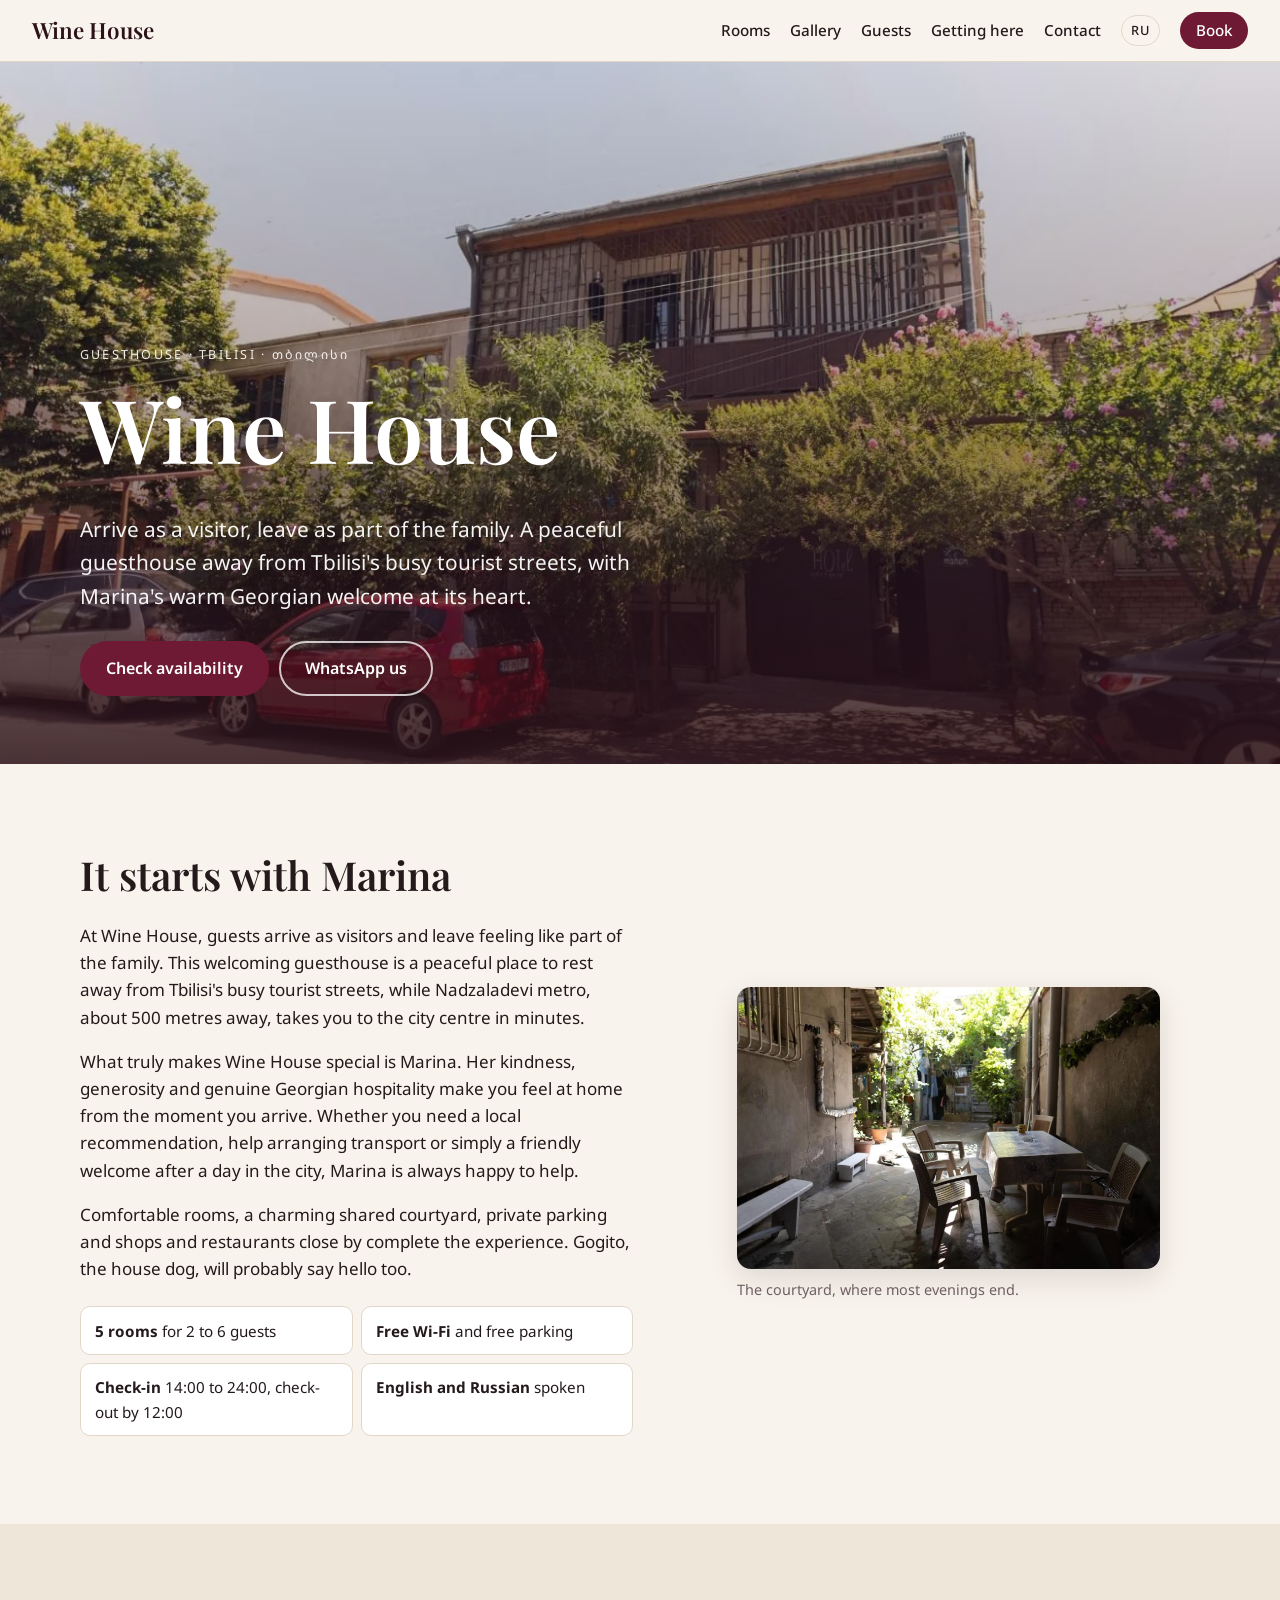
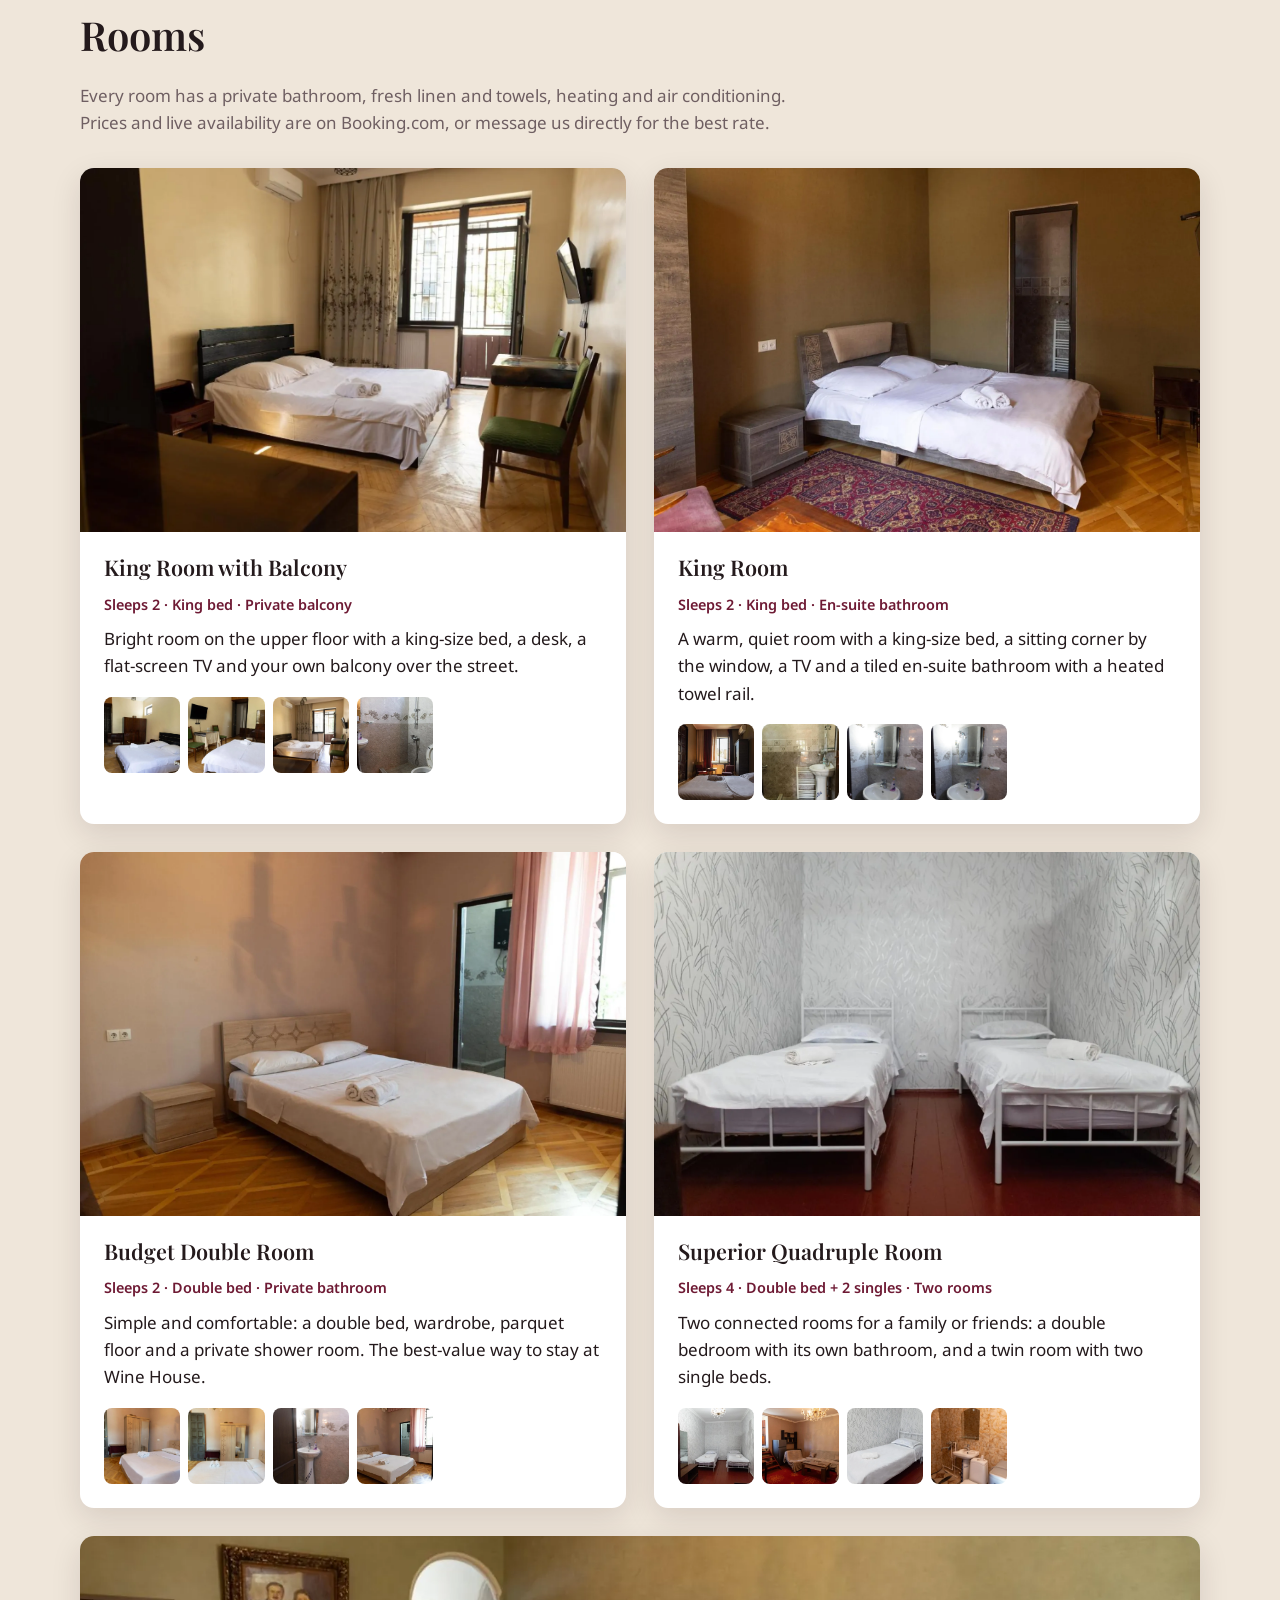
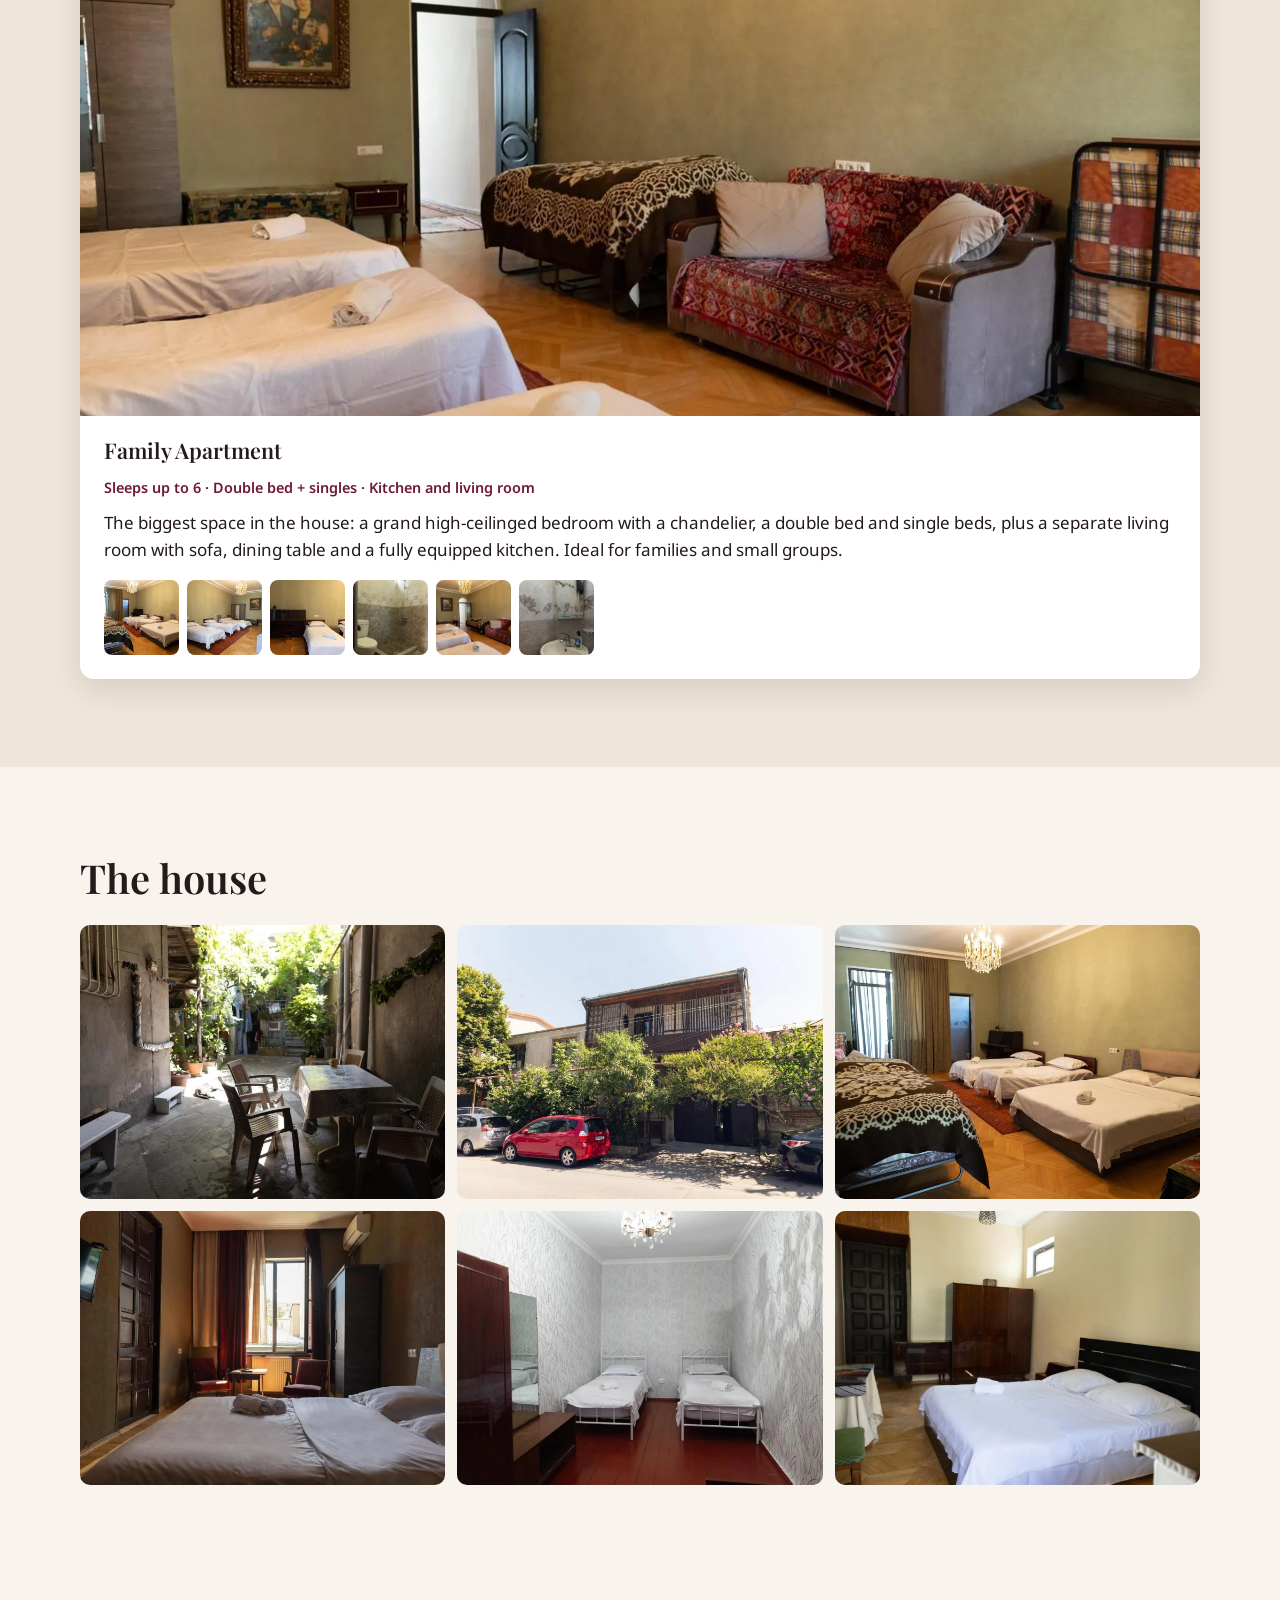
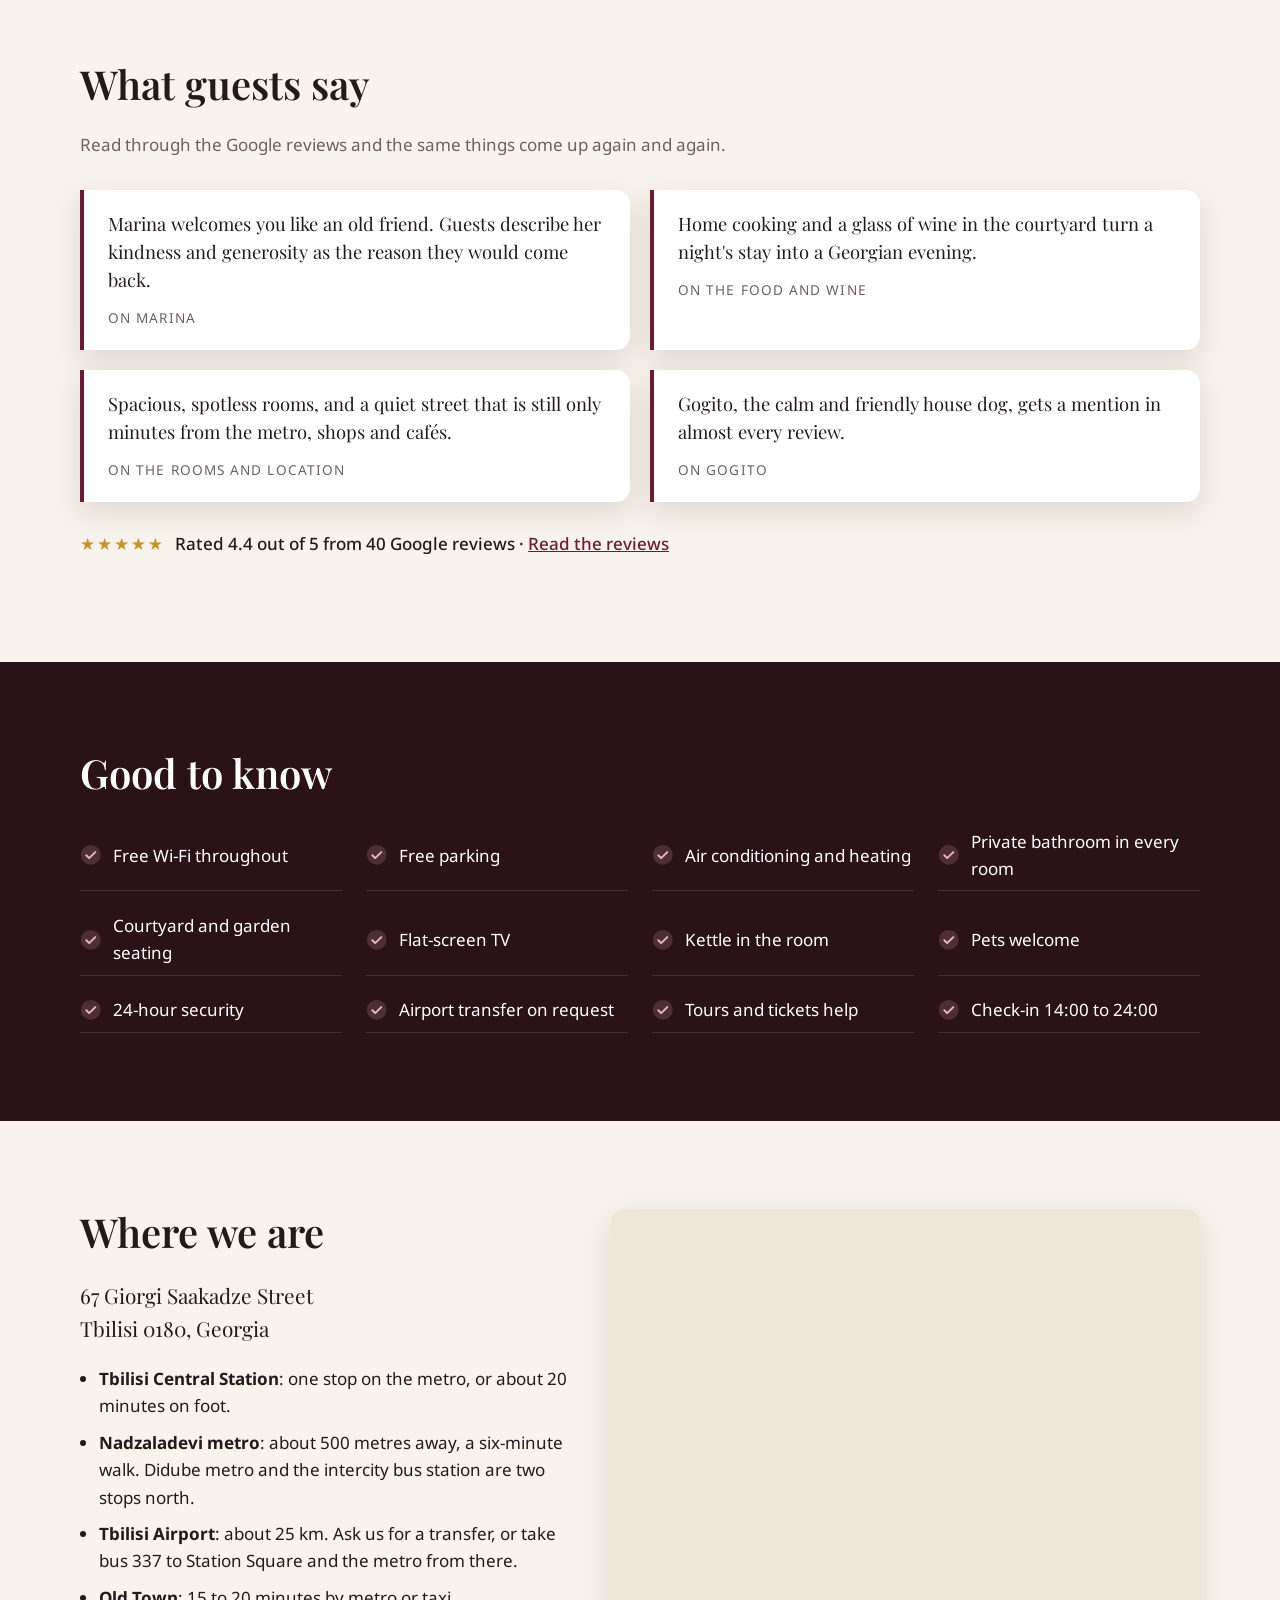
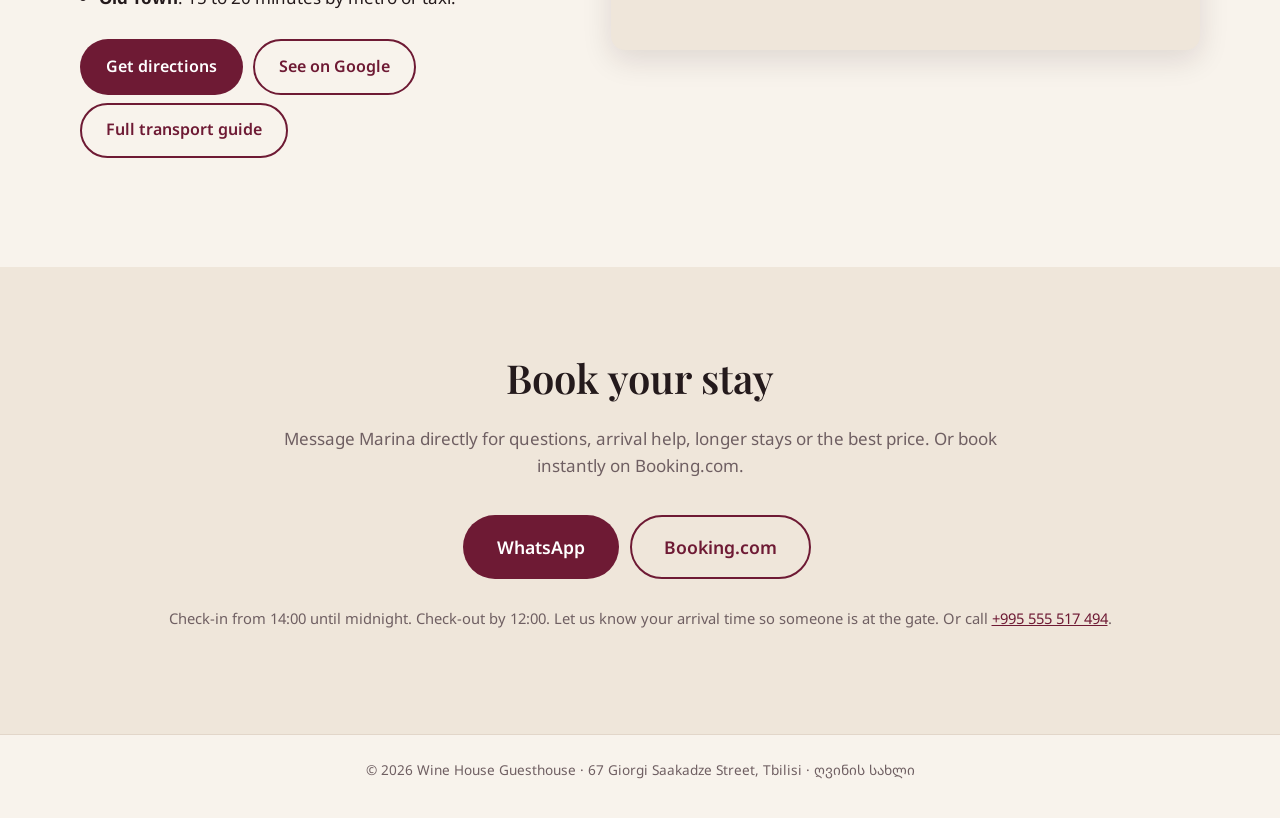
==== index.html @ 7ae4a6a7 "Add Getting here transport guide page in English and Russian Co-Authored-By: Claude Fable 5.1 <norep" ====
<!DOCTYPE html>
<html lang="en">
<head>
  <meta charset="utf-8">
  <meta name="viewport" content="width=device-width, initial-scale=1">
  <title>Wine House · Guesthouse in Tbilisi, Georgia</title>
  <meta name="description" content="Wine House is Marina's family guesthouse in Tbilisi: a peaceful courtyard house away from the tourist streets, 500 m from Nadzaladevi metro. Arrive as a visitor, leave as family.">
  <link rel="canonical" href="https://www.wine-house.ge/">
  <link rel="alternate" hreflang="en" href="https://www.wine-house.ge/">
  <link rel="alternate" hreflang="ru" href="https://www.wine-house.ge/ru/">
  <link rel="alternate" hreflang="x-default" href="https://www.wine-house.ge/">
  <meta property="og:type" content="website">
  <meta property="og:url" content="https://www.wine-house.ge/">
  <meta property="og:title" content="Wine House · Guesthouse in Tbilisi">
  <meta property="og:description" content="Marina's family guesthouse in Tbilisi. Peaceful courtyard, comfortable rooms, genuine Georgian hospitality, 500 m from the metro.">
  <meta property="og:image" content="https://www.wine-house.ge/img/og.jpg">
  <meta name="theme-color" content="#2b1118">
  <link rel="preconnect" href="https://fonts.googleapis.com">
  <link rel="preconnect" href="https://fonts.gstatic.com" crossorigin>
  <link href="https://fonts.googleapis.com/css2?family=Playfair+Display:ital,wght@0,500;0,600;1,500&family=Noto+Sans:wght@400;500;600&family=Noto+Sans+Georgian:wght@400;500&display=swap" rel="stylesheet">
  <link rel="stylesheet" href="style.css">
  <script type="application/ld+json">
  {
    "@context": "https://schema.org",
    "@type": "LodgingBusiness",
    "name": "Wine House",
    "url": "https://www.wine-house.ge/",
    "image": "https://www.wine-house.ge/img/og.jpg",
    "address": {
      "@type": "PostalAddress",
      "streetAddress": "67 Giorgi Saakadze Street",
      "addressLocality": "Tbilisi",
      "postalCode": "0180",
      "addressCountry": "GE"
    },
    "geo": { "@type": "GeoCoordinates", "latitude": 41.736988, "longitude": 44.796784 },
    "telephone": "+995555517494",
    "checkinTime": "14:00",
    "checkoutTime": "12:00",
    "petsAllowed": true,
    "amenityFeature": [
      { "@type": "LocationFeatureSpecification", "name": "Free Wi-Fi", "value": true },
      { "@type": "LocationFeatureSpecification", "name": "Free parking", "value": true },
      { "@type": "LocationFeatureSpecification", "name": "Air conditioning", "value": true },
      { "@type": "LocationFeatureSpecification", "name": "Garden", "value": true }
    ]
  }
  </script>
</head>
<body>

<header class="site-header">
  <a class="brand" href="#top">Wine House</a>
  <nav class="nav" aria-label="Main">
    <a href="#rooms">Rooms</a>
    <a href="#gallery">Gallery</a>
    <a href="#guests">Guests</a>
    <a href="getting-here.html">Getting here</a>
    <a href="#contact">Contact</a>
    <a class="lang" href="ru/" lang="ru" hreflang="ru" title="Русская версия">RU</a>
    <a class="nav-cta" href="https://www.booking.com/hotel/ge/royal-arch.html" target="_blank" rel="noopener">Book</a>
  </nav>
</header>

<main id="top">

  <section class="hero">
    <img class="hero-img" src="img/exterior.webp" alt="Wine House guesthouse from the street, with its wooden balcony and flowering trees" width="1536" height="1025" fetchpriority="high">
    <div class="hero-overlay">
      <p class="eyebrow">Guesthouse · Tbilisi · <span class="ka">თბილისი</span></p>
      <h1>Wine House</h1>
      <p class="lead">Arrive as a visitor, leave as part of the family. A peaceful guesthouse away from Tbilisi's busy tourist streets, with Marina's warm Georgian welcome at its heart.</p>
      <div class="hero-actions">
        <a class="btn btn-primary" href="https://www.booking.com/hotel/ge/royal-arch.html" target="_blank" rel="noopener">Check availability</a>
        <a class="btn btn-ghost" href="https://wa.me/995555517494" target="_blank" rel="noopener">WhatsApp us</a>
      </div>
    </div>
  </section>

  <section class="intro container">
    <div class="intro-text">
      <h2>It starts with Marina</h2>
      <p>At Wine House, guests arrive as visitors and leave feeling like part of the family. This welcoming guesthouse is a peaceful place to rest away from Tbilisi's busy tourist streets, while Nadzaladevi metro, about 500 metres away, takes you to the city centre in minutes.</p>
      <p>What truly makes Wine House special is Marina. Her kindness, generosity and genuine Georgian hospitality make you feel at home from the moment you arrive. Whether you need a local recommendation, help arranging transport or simply a friendly welcome after a day in the city, Marina is always happy to help.</p>
      <p>Comfortable rooms, a charming shared courtyard, private parking and shops and restaurants close by complete the experience. Gogito, the house dog, will probably say hello too.</p>
      <ul class="facts">
        <li><strong>5 rooms</strong> for 2 to 6 guests</li>
        <li><strong>Free Wi-Fi</strong> and free parking</li>
        <li><strong>Check-in</strong> 14:00 to 24:00, check-out by 12:00</li>
        <li><strong>English and Russian</strong> spoken</li>
      </ul>
    </div>
    <figure class="intro-img">
      <img src="img/courtyard.webp" alt="Shaded courtyard with a table and chairs under the vines" width="1536" height="1025" loading="lazy" data-full="img/courtyard.webp">
      <figcaption>The courtyard, where most evenings end.</figcaption>
    </figure>
  </section>

  <section id="rooms" class="rooms">
    <div class="container">
      <h2>Rooms</h2>
      <p class="section-lead">Every room has a private bathroom, fresh linen and towels, heating and air conditioning. Prices and live availability are on Booking.com, or message us directly for the best rate.</p>

      <div class="room-grid">

        <article class="room">
          <a class="room-cover" href="img/king-balcony-3.webp" data-full="img/king-balcony-3.webp">
            <img src="img/king-balcony-3.webp" alt="King room with balcony: large bed, desk and open balcony door" width="1280" height="853" loading="lazy">
          </a>
          <div class="room-body">
            <h3>King Room with Balcony</h3>
            <p class="room-meta">Sleeps 2 · King bed · Private balcony</p>
            <p>Bright room on the upper floor with a king-size bed, a desk, a flat-screen TV and your own balcony over the street.</p>
            <div class="thumbs">
              <a href="img/king-balcony-1.webp" data-full="img/king-balcony-1.webp"><img src="img/king-balcony-1.webp" alt="" loading="lazy"></a>
              <a href="img/king-balcony-2.webp" data-full="img/king-balcony-2.webp"><img src="img/king-balcony-2.webp" alt="" loading="lazy"></a>
              <a href="img/king-balcony-4.webp" data-full="img/king-balcony-4.webp"><img src="img/king-balcony-4.webp" alt="" loading="lazy"></a>
              <a href="img/king-balcony-5.webp" data-full="img/king-balcony-5.webp"><img src="img/king-balcony-5.webp" alt="" loading="lazy"></a>
            </div>
          </div>
        </article>

        <article class="room">
          <a class="room-cover" href="img/king-1.webp" data-full="img/king-1.webp">
            <img src="img/king-1.webp" alt="King room with olive walls, king bed, carpet and en-suite bathroom" width="1600" height="1066" loading="lazy">
          </a>
          <div class="room-body">
            <h3>King Room</h3>
            <p class="room-meta">Sleeps 2 · King bed · En-suite bathroom</p>
            <p>A warm, quiet room with a king-size bed, a sitting corner by the window, a TV and a tiled en-suite bathroom with a heated towel rail.</p>
            <div class="thumbs">
              <a href="img/king-3.webp" data-full="img/king-3.webp"><img src="img/king-3.webp" alt="" loading="lazy"></a>
              <a href="img/king-2.webp" data-full="img/king-2.webp"><img src="img/king-2.webp" alt="" loading="lazy"></a>
              <a href="img/king-bath-1.webp" data-full="img/king-bath-1.webp"><img src="img/king-bath-1.webp" alt="" loading="lazy"></a>
              <a href="img/king-6.webp" data-full="img/king-6.webp"><img src="img/king-6.webp" alt="" loading="lazy"></a>
            </div>
          </div>
        </article>

        <article class="room">
          <a class="room-cover" href="img/budget-double-3.webp" data-full="img/budget-double-3.webp">
            <img src="img/budget-double-3.webp" alt="Budget double room with double bed, pink curtains and en-suite shower" width="1600" height="1066" loading="lazy">
          </a>
          <div class="room-body">
            <h3>Budget Double Room</h3>
            <p class="room-meta">Sleeps 2 · Double bed · Private bathroom</p>
            <p>Simple and comfortable: a double bed, wardrobe, parquet floor and a private shower room. The best-value way to stay at Wine House.</p>
            <div class="thumbs">
              <a href="img/budget-double-5.webp" data-full="img/budget-double-5.webp"><img src="img/budget-double-5.webp" alt="" loading="lazy"></a>
              <a href="img/budget-double-2.webp" data-full="img/budget-double-2.webp"><img src="img/budget-double-2.webp" alt="" loading="lazy"></a>
              <a href="img/budget-double-4.webp" data-full="img/budget-double-4.webp"><img src="img/budget-double-4.webp" alt="" loading="lazy"></a>
              <a href="img/budget-double-1.webp" data-full="img/budget-double-1.webp"><img src="img/budget-double-1.webp" alt="" loading="lazy"></a>
            </div>
          </div>
        </article>

        <article class="room">
          <a class="room-cover" href="img/quadruple-1.webp" data-full="img/quadruple-1.webp">
            <img src="img/quadruple-1.webp" alt="Superior quadruple room: double bedroom with en-suite bathroom" width="1536" height="1025" loading="lazy">
          </a>
          <div class="room-body">
            <h3>Superior Quadruple Room</h3>
            <p class="room-meta">Sleeps 4 · Double bed + 2 singles · Two rooms</p>
            <p>Two connected rooms for a family or friends: a double bedroom with its own bathroom, and a twin room with two single beds.</p>
            <div class="thumbs">
              <a href="img/quadruple-6.webp" data-full="img/quadruple-6.webp"><img src="img/quadruple-6.webp" alt="" loading="lazy"></a>
              <a href="img/quadruple-2.webp" data-full="img/quadruple-2.webp"><img src="img/quadruple-2.webp" alt="" loading="lazy"></a>
              <a href="img/quadruple-4.webp" data-full="img/quadruple-4.webp"><img src="img/quadruple-4.webp" alt="" loading="lazy"></a>
              <a href="img/quadruple-bath.webp" data-full="img/quadruple-bath.webp"><img src="img/quadruple-bath.webp" alt="" loading="lazy"></a>
            </div>
          </div>
        </article>

        <article class="room room-wide">
          <a class="room-cover" href="img/family-2.webp" data-full="img/family-2.webp">
            <img src="img/family-2.webp" alt="Large family room with chandelier, several beds and a sofa" width="1600" height="1066" loading="lazy">
          </a>
          <div class="room-body">
            <h3>Family Apartment</h3>
            <p class="room-meta">Sleeps up to 6 · Double bed + singles · Kitchen and living room</p>
            <p>The biggest space in the house: a grand high-ceilinged bedroom with a chandelier, a double bed and single beds, plus a separate living room with sofa, dining table and a fully equipped kitchen. Ideal for families and small groups.</p>
            <div class="thumbs">
              <a href="img/family-3.webp" data-full="img/family-3.webp"><img src="img/family-3.webp" alt="" loading="lazy"></a>
              <a href="img/family-6.webp" data-full="img/family-6.webp"><img src="img/family-6.webp" alt="" loading="lazy"></a>
              <a href="img/family-7.webp" data-full="img/family-7.webp"><img src="img/family-7.webp" alt="" loading="lazy"></a>
              <a href="img/family-1.webp" data-full="img/family-1.webp"><img src="img/family-1.webp" alt="" loading="lazy"></a>
              <a href="img/family-4.webp" data-full="img/family-4.webp"><img src="img/family-4.webp" alt="" loading="lazy"></a>
              <a href="img/family-5.webp" data-full="img/family-5.webp"><img src="img/family-5.webp" alt="" loading="lazy"></a>
            </div>
          </div>
        </article>

      </div>
    </div>
  </section>

  <section id="gallery" class="gallery container">
    <h2>The house</h2>
    <div class="masonry">
      <a href="img/courtyard.webp" data-full="img/courtyard.webp"><img src="img/courtyard.webp" alt="Courtyard with table under the vines" loading="lazy"></a>
      <a href="img/exterior.webp" data-full="img/exterior.webp"><img src="img/exterior.webp" alt="Street view of the house" loading="lazy"></a>
      <a href="img/family-3.webp" data-full="img/family-3.webp"><img src="img/family-3.webp" alt="Family room with balcony door" loading="lazy"></a>
      <a href="img/king-3.webp" data-full="img/king-3.webp"><img src="img/king-3.webp" alt="King room window seat" loading="lazy"></a>
      <a href="img/quadruple-6.webp" data-full="img/quadruple-6.webp"><img src="img/quadruple-6.webp" alt="Twin room of the quadruple" loading="lazy"></a>
      <a href="img/king-balcony-1.webp" data-full="img/king-balcony-1.webp"><img src="img/king-balcony-1.webp" alt="King room with balcony, wardrobe side" loading="lazy"></a>
    </div>
  </section>

  <section id="guests" class="guests">
    <div class="container">
      <h2>What guests say</h2>
      <p class="section-lead">Read through the Google reviews and the same things come up again and again.</p>
      <div class="quote-grid">
        <blockquote>
          <p>Marina welcomes you like an old friend. Guests describe her kindness and generosity as the reason they would come back.</p>
          <cite>On Marina</cite>
        </blockquote>
        <blockquote>
          <p>Home cooking and a glass of wine in the courtyard turn a night's stay into a Georgian evening.</p>
          <cite>On the food and wine</cite>
        </blockquote>
        <blockquote>
          <p>Spacious, spotless rooms, and a quiet street that is still only minutes from the metro, shops and cafés.</p>
          <cite>On the rooms and location</cite>
        </blockquote>
        <blockquote>
          <p>Gogito, the calm and friendly house dog, gets a mention in almost every review.</p>
          <cite>On Gogito</cite>
        </blockquote>
      </div>
      <!-- RATING: update the numbers now and then from the Google listing -->
      <p class="rating"><span class="stars" aria-hidden="true">★★★★★</span> Rated 4.4 out of 5 from 40 Google reviews · <a href="https://share.google/OnaIryUc26GvY1bTb" target="_blank" rel="noopener">Read the reviews</a></p>
    </div>
  </section>

  <section class="amenities">
    <div class="container">
      <h2>Good to know</h2>
      <svg width="0" height="0" style="position:absolute" aria-hidden="true"><symbol id="i-check" viewBox="0 0 24 24"><circle cx="12" cy="12" r="11" fill="currentColor" opacity=".18"/><path d="M7 12.5l3.2 3.2L17 9" fill="none" stroke="currentColor" stroke-width="2.2" stroke-linecap="round" stroke-linejoin="round"/></symbol></svg>
      <ul class="amenity-grid">
        <li><svg class="ico" aria-hidden="true"><use href="#i-check"/></svg>Free Wi-Fi throughout</li>
        <li><svg class="ico" aria-hidden="true"><use href="#i-check"/></svg>Free parking</li>
        <li><svg class="ico" aria-hidden="true"><use href="#i-check"/></svg>Air conditioning and heating</li>
        <li><svg class="ico" aria-hidden="true"><use href="#i-check"/></svg>Private bathroom in every room</li>
        <li><svg class="ico" aria-hidden="true"><use href="#i-check"/></svg>Courtyard and garden seating</li>
        <li><svg class="ico" aria-hidden="true"><use href="#i-check"/></svg>Flat-screen TV</li>
        <li><svg class="ico" aria-hidden="true"><use href="#i-check"/></svg>Kettle in the room</li>
        <li><svg class="ico" aria-hidden="true"><use href="#i-check"/></svg>Pets welcome</li>
        <li><svg class="ico" aria-hidden="true"><use href="#i-check"/></svg>24-hour security</li>
        <li><svg class="ico" aria-hidden="true"><use href="#i-check"/></svg>Airport transfer on request</li>
        <li><svg class="ico" aria-hidden="true"><use href="#i-check"/></svg>Tours and tickets help</li>
        <li><svg class="ico" aria-hidden="true"><use href="#i-check"/></svg>Check-in 14:00 to 24:00</li>
      </ul>
    </div>
  </section>

  <section id="location" class="location container">
    <div class="location-text">
      <h2>Where we are</h2>
      <p class="address">67 Giorgi Saakadze Street<br>Tbilisi 0180, Georgia</p>
      <ul class="directions">
        <li><strong>Tbilisi Central Station</strong>: one stop on the metro, or about 20 minutes on foot.</li>
        <li><strong>Nadzaladevi metro</strong>: about 500 metres away, a six-minute walk. Didube metro and the intercity bus station are two stops north.</li>
        <li><strong>Tbilisi Airport</strong>: about 25 km. Ask us for a transfer, or take bus 337 to Station Square and the metro from there.</li>
        <li><strong>Old Town</strong>: 15 to 20 minutes by metro or taxi.</li>
      </ul>
      <p>
        <a class="btn btn-primary" href="https://www.google.com/maps/dir/?api=1&destination=41.736988,44.796784" target="_blank" rel="noopener">Get directions</a>
        <a class="btn btn-ghost" href="https://share.google/OnaIryUc26GvY1bTb" target="_blank" rel="noopener">See on Google</a>
        <a class="btn btn-ghost" href="getting-here.html">Full transport guide</a>
      </p>
    </div>
    <div class="map">
      <iframe title="Map showing Wine House, 67 Giorgi Saakadze Street, Tbilisi" src="https://www.google.com/maps?q=41.736988,44.796784&z=16&output=embed" loading="lazy" allowfullscreen referrerpolicy="no-referrer-when-downgrade"></iframe>
    </div>
  </section>

  <section id="contact" class="contact">
    <div class="container">
      <h2>Book your stay</h2>
      <p class="section-lead">Message Marina directly for questions, arrival help, longer stays or the best price. Or book instantly on Booking.com.</p>
      <div class="contact-actions">
        <a class="btn btn-primary btn-lg" href="https://wa.me/995555517494" target="_blank" rel="noopener">WhatsApp</a>
        <a class="btn btn-ghost btn-lg" href="https://www.booking.com/hotel/ge/royal-arch.html" target="_blank" rel="noopener">Booking.com</a>
      </div>
      <p class="small">Check-in from 14:00 until midnight. Check-out by 12:00. Let us know your arrival time so someone is at the gate. Or call <a href="tel:+995555517494">+995 555 517 494</a>.</p>
    </div>
  </section>

</main>

<footer class="site-footer">
  <p>© <span id="y"></span> Wine House Guesthouse · 67 Giorgi Saakadze Street, Tbilisi · <span class="ka">ღვინის სახლი</span></p>
</footer>

<div class="lightbox" id="lightbox" hidden>
  <button class="lb-close" aria-label="Close">×</button>
  <button class="lb-prev" aria-label="Previous">‹</button>
  <img id="lb-img" alt="">
  <button class="lb-next" aria-label="Next">›</button>
</div>

<script>
document.getElementById('y').textContent = new Date().getFullYear();

(function () {
  var items = Array.prototype.slice.call(document.querySelectorAll('[data-full]'));
  var box = document.getElementById('lightbox');
  var img = document.getElementById('lb-img');
  var i = 0;
  function show(n) {
    i = (n + items.length) % items.length;
    img.src = items[i].getAttribute('data-full');
    var inner = items[i].querySelector('img');
    img.alt = inner ? inner.alt : (items[i].alt || '');
    box.hidden = false;
    document.body.style.overflow = 'hidden';
  }
  function hide() { box.hidden = true; img.src = ''; document.body.style.overflow = ''; }
  items.forEach(function (el, n) {
    el.addEventListener('click', function (e) { e.preventDefault(); show(n); });
  });
  box.querySelector('.lb-close').addEventListener('click', hide);
  box.querySelector('.lb-prev').addEventListener('click', function () { show(i - 1); });
  box.querySelector('.lb-next').addEventListener('click', function () { show(i + 1); });
  box.addEventListener('click', function (e) { if (e.target === box) hide(); });
  document.addEventListener('keydown', function (e) {
    if (box.hidden) return;
    if (e.key === 'Escape') hide();
    if (e.key === 'ArrowLeft') show(i - 1);
    if (e.key === 'ArrowRight') show(i + 1);
  });
})();
</script>
</body>
</html>
---- style.css ----
:root {
  --wine: #6e1a34;
  --wine-deep: #2b1118;
  --wine-hover: #8a2244;
  --cream: #f8f3ec;
  --cream-dark: #efe6da;
  --ink: #241a1c;
  --muted: #6f5f62;
  --line: #e2d6c9;
  --serif: "Playfair Display", Georgia, "Times New Roman", serif;
  --sans: "Noto Sans", system-ui, -apple-system, "Segoe UI", sans-serif;
  --radius: 14px;
  --shadow: 0 10px 30px rgba(43, 17, 24, .12);
}
* { box-sizing: border-box; }
html { scroll-behavior: smooth; }
body {
  margin: 0;
  font-family: var(--sans);
  font-size: 1.0625rem;
  line-height: 1.6;
  color: var(--ink);
  background: var(--cream);
}
img { display: block; max-width: 100%; height: auto; }
h1, h2, h3 { font-family: var(--serif); font-weight: 600; line-height: 1.15; margin: 0 0 .6em; }
h2 { font-size: clamp(1.8rem, 3.5vw, 2.5rem); }
h3 { font-size: 1.35rem; }
p { margin: 0 0 1em; }
a { color: var(--wine); }
.ka { font-family: "Noto Sans Georgian", var(--sans); }
.container { width: min(1120px, 100% - 2.5rem); margin-inline: auto; }
section { padding-block: clamp(3rem, 7vw, 5.5rem); }
.section-lead { max-width: 46rem; color: var(--muted); margin-bottom: 2rem; }

/* header */
.site-header {
  position: sticky; top: 0; z-index: 20;
  display: flex; align-items: center; justify-content: space-between; gap: 1rem;
  padding: .75rem clamp(1rem, 3vw, 2rem);
  background: rgba(248, 243, 236, .92);
  backdrop-filter: blur(8px);
  border-bottom: 1px solid var(--line);
}
.brand { font-family: var(--serif); font-size: 1.4rem; font-weight: 600; color: var(--wine-deep); text-decoration: none; }
.nav { display: flex; gap: 1.25rem; align-items: center; }
.nav a { color: var(--ink); text-decoration: none; font-weight: 500; font-size: .95rem; }
.nav a:hover { color: var(--wine); }
.nav-cta { background: var(--wine); color: #fff !important; padding: .4rem 1rem; border-radius: 999px; }
.nav-cta:hover { background: var(--wine-hover); }
@media (max-width: 640px) { .nav a:not(.nav-cta) { display: none; } }

/* buttons */
.btn {
  display: inline-block; text-decoration: none; font-weight: 600; font-size: 1rem;
  padding: .8rem 1.5rem; border-radius: 999px; border: 2px solid transparent; margin: .25rem .4rem .25rem 0;
  transition: background .15s, color .15s, border-color .15s;
}
.btn-primary { background: var(--wine); color: #fff; }
.btn-primary:hover { background: var(--wine-hover); }
.btn-ghost { background: transparent; color: var(--wine); border-color: var(--wine); }
.btn-ghost:hover { background: var(--wine); color: #fff; }
.btn-lg { font-size: 1.1rem; padding: 1rem 2rem; }

/* hero */
.hero { position: relative; min-height: min(78vh, 880px); display: grid; place-items: end start; padding: 0; overflow: hidden; background: var(--wine-deep); }
.hero-img { position: absolute; inset: 0; width: 100%; height: 100%; object-fit: cover; object-position: center 40%; }
.hero-overlay {
  position: relative; z-index: 1; width: min(1120px, 100% - 2.5rem); margin-inline: auto;
  padding: clamp(6rem, 18vw, 10rem) 0 clamp(2.5rem, 6vw, 4rem);
  color: #fff;
}
.hero::after {
  content: ""; position: absolute; inset: 0;
  background: linear-gradient(180deg, rgba(43,17,24,.15) 0%, rgba(43,17,24,.35) 45%, rgba(43,17,24,.85) 100%);
}
.hero-overlay { max-width: 100%; }
.hero .eyebrow { letter-spacing: .18em; text-transform: uppercase; font-size: .78rem; opacity: .9; margin-bottom: .75rem; }
.hero h1 { font-size: clamp(2.8rem, 8vw, 5.5rem); margin-bottom: .4em; }
.hero .lead { font-size: clamp(1.05rem, 2.2vw, 1.3rem); max-width: 36rem; opacity: .95; margin-bottom: 1.5rem; }
.hero .btn-ghost { color: #fff; border-color: rgba(255,255,255,.75); }
.hero .btn-ghost:hover { background: #fff; color: var(--wine-deep); }

/* intro */
.intro { display: grid; gap: 2.5rem; align-items: center; grid-template-columns: 1fr; }
@media (min-width: 860px) { .intro { grid-template-columns: 1.1fr 1fr; gap: 4rem; } }
.intro-img img { border-radius: var(--radius); box-shadow: var(--shadow); cursor: zoom-in; }
.intro-img figcaption { font-size: .9rem; color: var(--muted); margin-top: .6rem; }
.facts { list-style: none; padding: 0; margin: 1.5rem 0 0; display: grid; gap: .5rem; grid-template-columns: repeat(auto-fit, minmax(14rem, 1fr)); }
.facts li { background: #fff; border: 1px solid var(--line); border-radius: 10px; padding: .7rem .9rem; font-size: .95rem; }

/* rooms */
.rooms { background: var(--cream-dark); }
.room-grid { display: grid; gap: 1.75rem; grid-template-columns: 1fr; }
@media (min-width: 720px) { .room-grid { grid-template-columns: 1fr 1fr; } .room-wide { grid-column: 1 / -1; } }
.room { background: #fff; border-radius: var(--radius); overflow: hidden; box-shadow: var(--shadow); display: flex; flex-direction: column; }
.room-cover img { aspect-ratio: 3 / 2; width: 100%; object-fit: cover; cursor: zoom-in; transition: transform .3s; }
.room-cover:hover img { transform: scale(1.02); }
.room-wide .room-cover img { aspect-ratio: 21 / 9; }
.room-body { padding: 1.4rem 1.5rem 1.5rem; }
.room-meta { color: var(--wine); font-weight: 600; font-size: .9rem; margin-bottom: .6rem; }
.thumbs { display: grid; grid-template-columns: repeat(auto-fill, minmax(72px, 1fr)); gap: .5rem; margin-top: .5rem; }
.thumbs a { display: block; border-radius: 8px; overflow: hidden; }
.thumbs img { aspect-ratio: 1; object-fit: cover; width: 100%; transition: opacity .15s; }
.thumbs a:hover img { opacity: .85; }

/* gallery */
.masonry { display: grid; gap: .75rem; grid-template-columns: repeat(2, 1fr); }
@media (min-width: 720px) { .masonry { grid-template-columns: repeat(3, 1fr); } }
.masonry a { display: block; border-radius: 10px; overflow: hidden; }
.masonry img { aspect-ratio: 4 / 3; width: 100%; object-fit: cover; transition: transform .3s; }
.masonry a:hover img { transform: scale(1.03); }

/* guests */
.guests { background: var(--cream); }
.quote-grid { display: grid; gap: 1.25rem; grid-template-columns: 1fr; }
@media (min-width: 720px) { .quote-grid { grid-template-columns: 1fr 1fr; } }
.quote-grid blockquote { margin: 0; background: #fff; border-left: 4px solid var(--wine); border-radius: 0 var(--radius) var(--radius) 0; padding: 1.25rem 1.5rem; box-shadow: var(--shadow); }
.quote-grid blockquote p { font-family: var(--serif); font-size: 1.15rem; line-height: 1.5; margin: 0 0 .6rem; }
.quote-grid cite { font-style: normal; font-size: .85rem; color: var(--muted); letter-spacing: .08em; text-transform: uppercase; }
.rating { margin-top: 1.75rem; font-weight: 500; }
.stars { color: #c9932a; letter-spacing: .1em; margin-right: .4rem; }

/* amenities */
.amenities { background: var(--wine-deep); color: #fff; }
.amenities h2 { color: #fff; }
.amenity-grid { list-style: none; padding: 0; margin: 0; display: grid; gap: .8rem 1.5rem; grid-template-columns: repeat(auto-fit, minmax(15rem, 1fr)); }
.amenity-grid li { display: flex; align-items: center; gap: .7rem; padding: .5rem 0; border-bottom: 1px solid rgba(255,255,255,.12); }
.ico { width: 1.35rem; height: 1.35rem; flex: none; color: #e8b3c4; }

/* location */
.location { display: grid; gap: 2.5rem; grid-template-columns: 1fr; align-items: start; }
@media (min-width: 860px) { .location { grid-template-columns: 1fr 1.2fr; } }
.address { font-family: var(--serif); font-size: 1.3rem; margin-bottom: 1.25rem; }
.directions { padding-left: 1.2rem; margin: 0 0 1.5rem; }
.directions li { margin-bottom: .6rem; }
.map { border-radius: var(--radius); overflow: hidden; box-shadow: var(--shadow); aspect-ratio: 4 / 3; background: var(--cream-dark); }
.map iframe { width: 100%; height: 100%; border: 0; }

/* contact */
.contact { background: var(--cream-dark); text-align: center; }
.contact .section-lead { margin-inline: auto; }
.contact-actions { margin: .5rem 0 1.5rem; }
.small { font-size: .92rem; color: var(--muted); }

/* footer */
.site-footer { text-align: center; font-size: .85rem; color: var(--muted); padding: 1.5rem 1rem; border-top: 1px solid var(--line); }

/* lightbox */
.lightbox[hidden] { display: none; }
.lightbox { position: fixed; inset: 0; z-index: 50; background: rgba(20, 8, 12, .94); display: flex; align-items: center; justify-content: center; }
.lightbox img { max-width: 92vw; max-height: 90vh; object-fit: contain; border-radius: 6px; }
.lightbox button { position: absolute; background: none; border: 0; color: #fff; font-size: 2.6rem; line-height: 1; cursor: pointer; padding: .5rem 1rem; opacity: .8; }
.lightbox button:hover { opacity: 1; }
.lb-close { top: .5rem; right: .75rem; }
.lb-prev { left: .25rem; top: 50%; transform: translateY(-50%); }
.lb-next { right: .25rem; top: 50%; transform: translateY(-50%); }
@media (prefers-reduced-motion: reduce) { html { scroll-behavior: auto; } * { transition: none !important; } }
.lang { border: 1px solid var(--line); border-radius: 999px; padding: .25rem .6rem; font-size: .8rem !important; letter-spacing: .05em; }
.lang:hover { border-color: var(--wine); }
@media (max-width: 640px) { .nav a.lang { display: inline-block; } }

/* article pages */
.article { width: min(800px, 100% - 2.5rem); margin-inline: auto; padding-block: 1rem 3rem; }
.article section { padding-block: 1.5rem; }
.article-head { padding-block: 2.5rem 1rem; }
.article-head .eyebrow { letter-spacing: .18em; text-transform: uppercase; font-size: .78rem; color: var(--muted); margin: 0 0 .5rem; }
.article-head h1 { font-size: clamp(2.2rem, 6vw, 3.4rem); }
.article-head .lead { font-size: 1.15rem; color: var(--muted); }
.article h2 { font-size: 1.7rem; margin-top: .5rem; }
.article h3 { font-size: 1.15rem; margin: 1.25rem 0 .4rem; }
.article ul { padding-left: 1.2rem; }
.article li { margin-bottom: .5rem; }
.tbl { width: 100%; border-collapse: collapse; background: #fff; border-radius: 10px; overflow: hidden; box-shadow: var(--shadow); font-size: .95rem; }
.tbl th, .tbl td { text-align: left; vertical-align: top; padding: .7rem .9rem; border-bottom: 1px solid var(--line); }
.tbl th { background: var(--cream-dark); font-weight: 600; white-space: nowrap; }
.tbl tr:last-child th, .tbl tr:last-child td { border-bottom: 0; }
.tbl-wrap { overflow-x: auto; }
.line { background: var(--wine-deep); color: #fff; padding: .8rem 1rem; border-radius: 10px; font-size: .95rem; }
.note { background: #fff7e6; border-left: 4px solid #e0a83a; padding: .7rem .9rem; border-radius: 0 8px 8px 0; font-size: .95rem; }
.callout { background: var(--wine-deep); color: #fff; border-radius: var(--radius); padding: 1.5rem 1.75rem !important; margin-top: 1rem; }
.callout h2 { color: #fff; }
.callout a { color: #fff; font-weight: 600; }
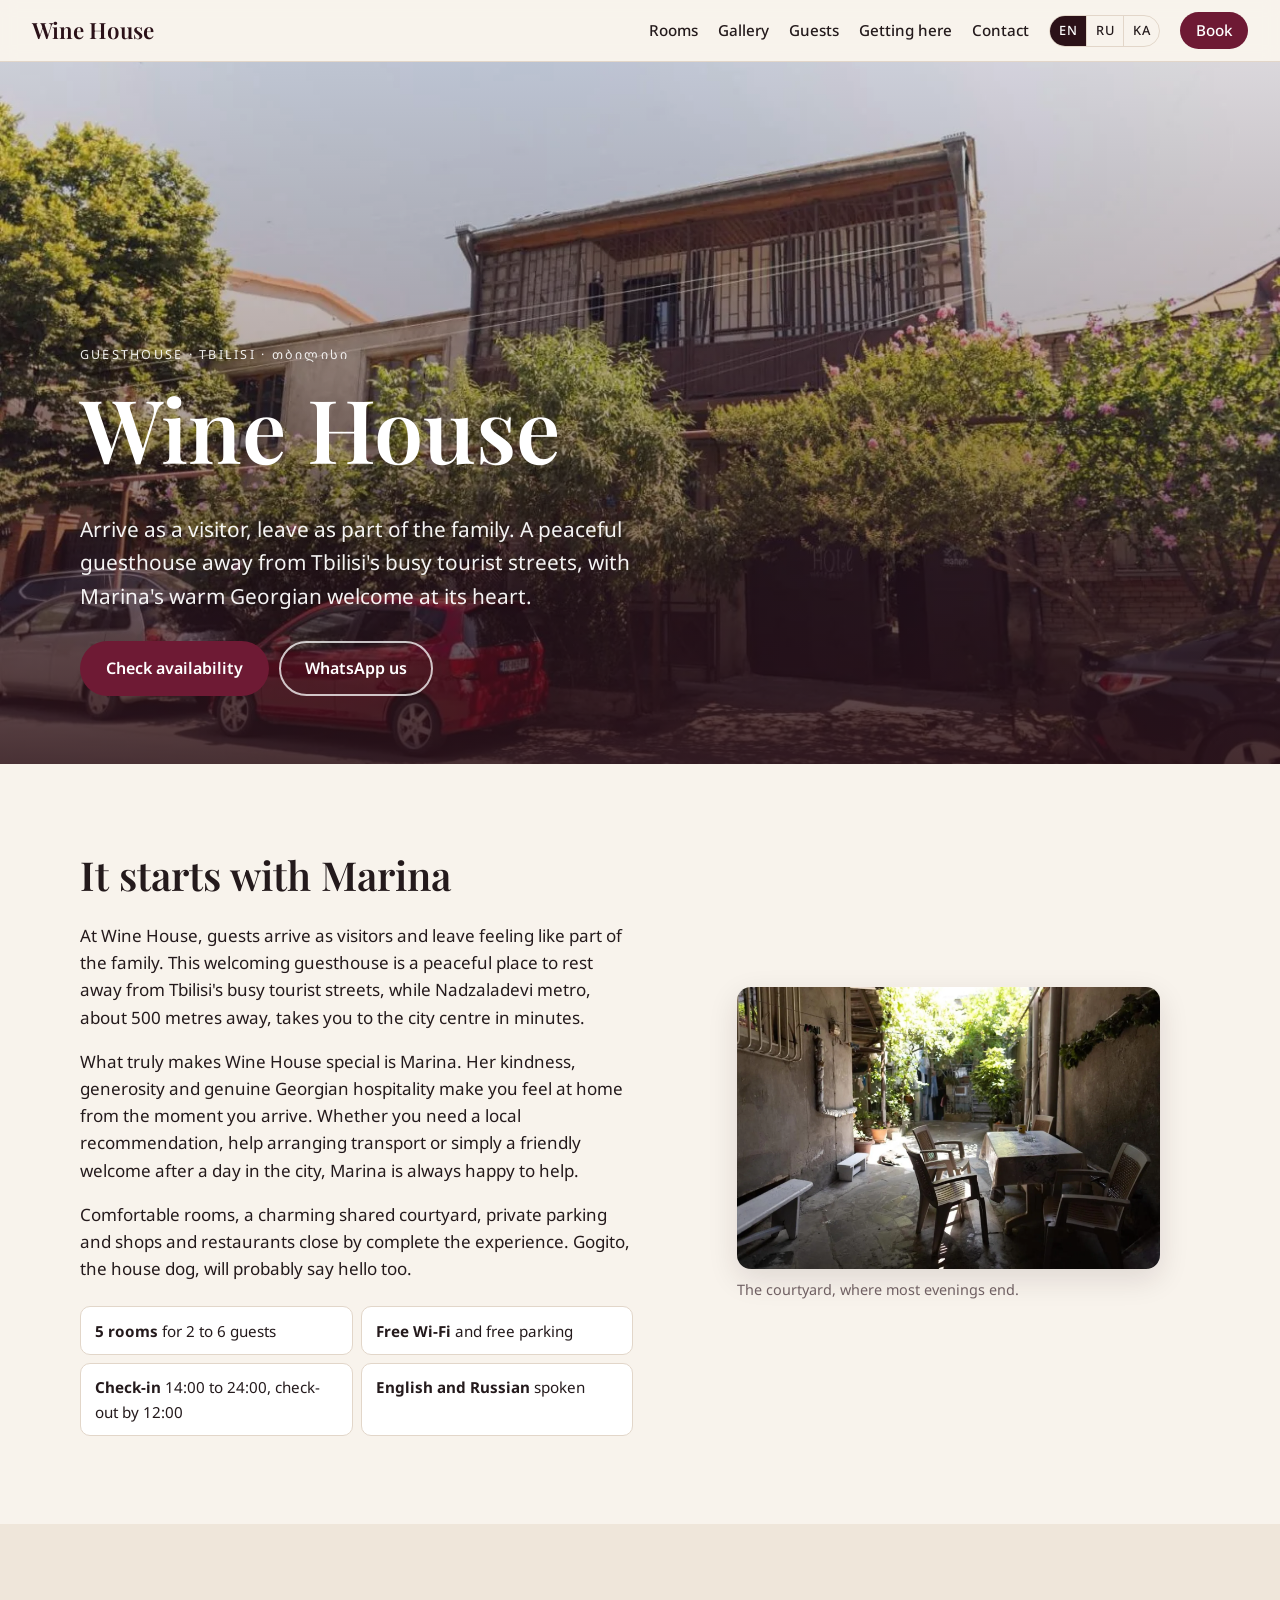
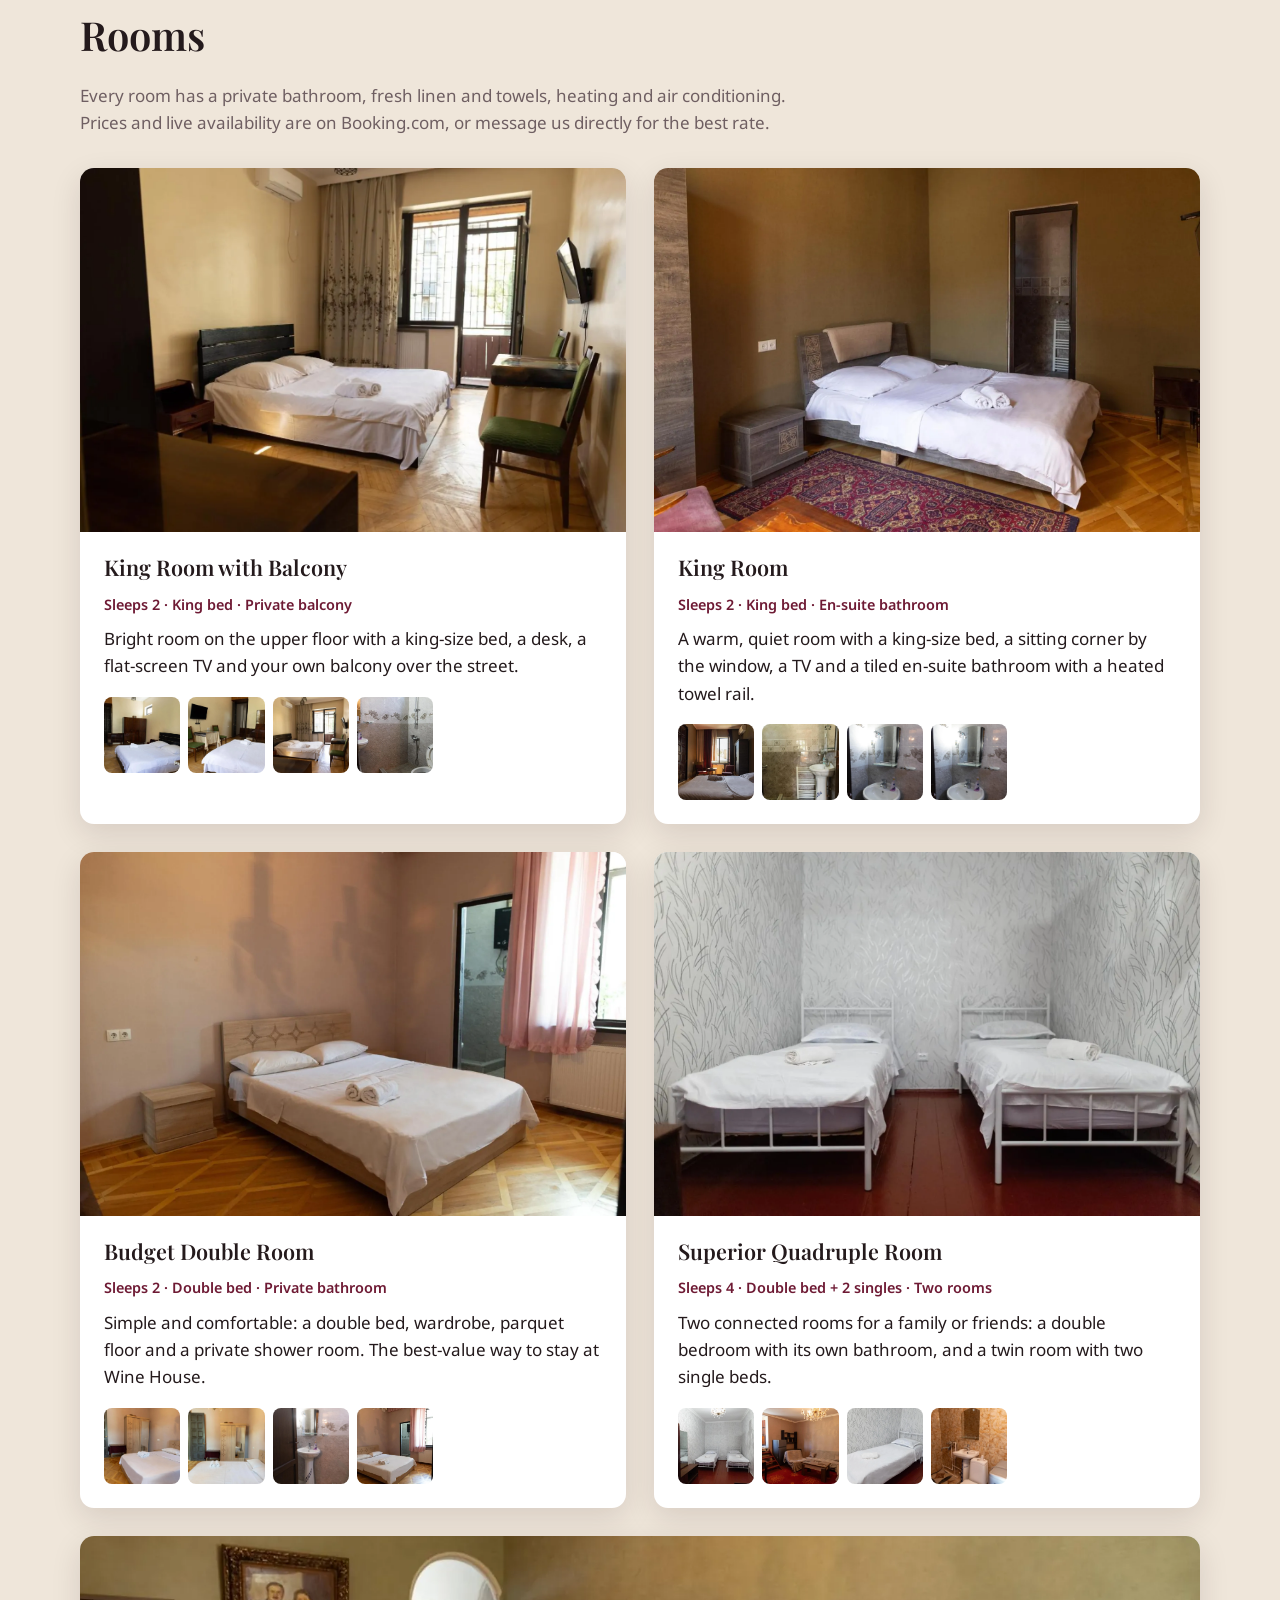
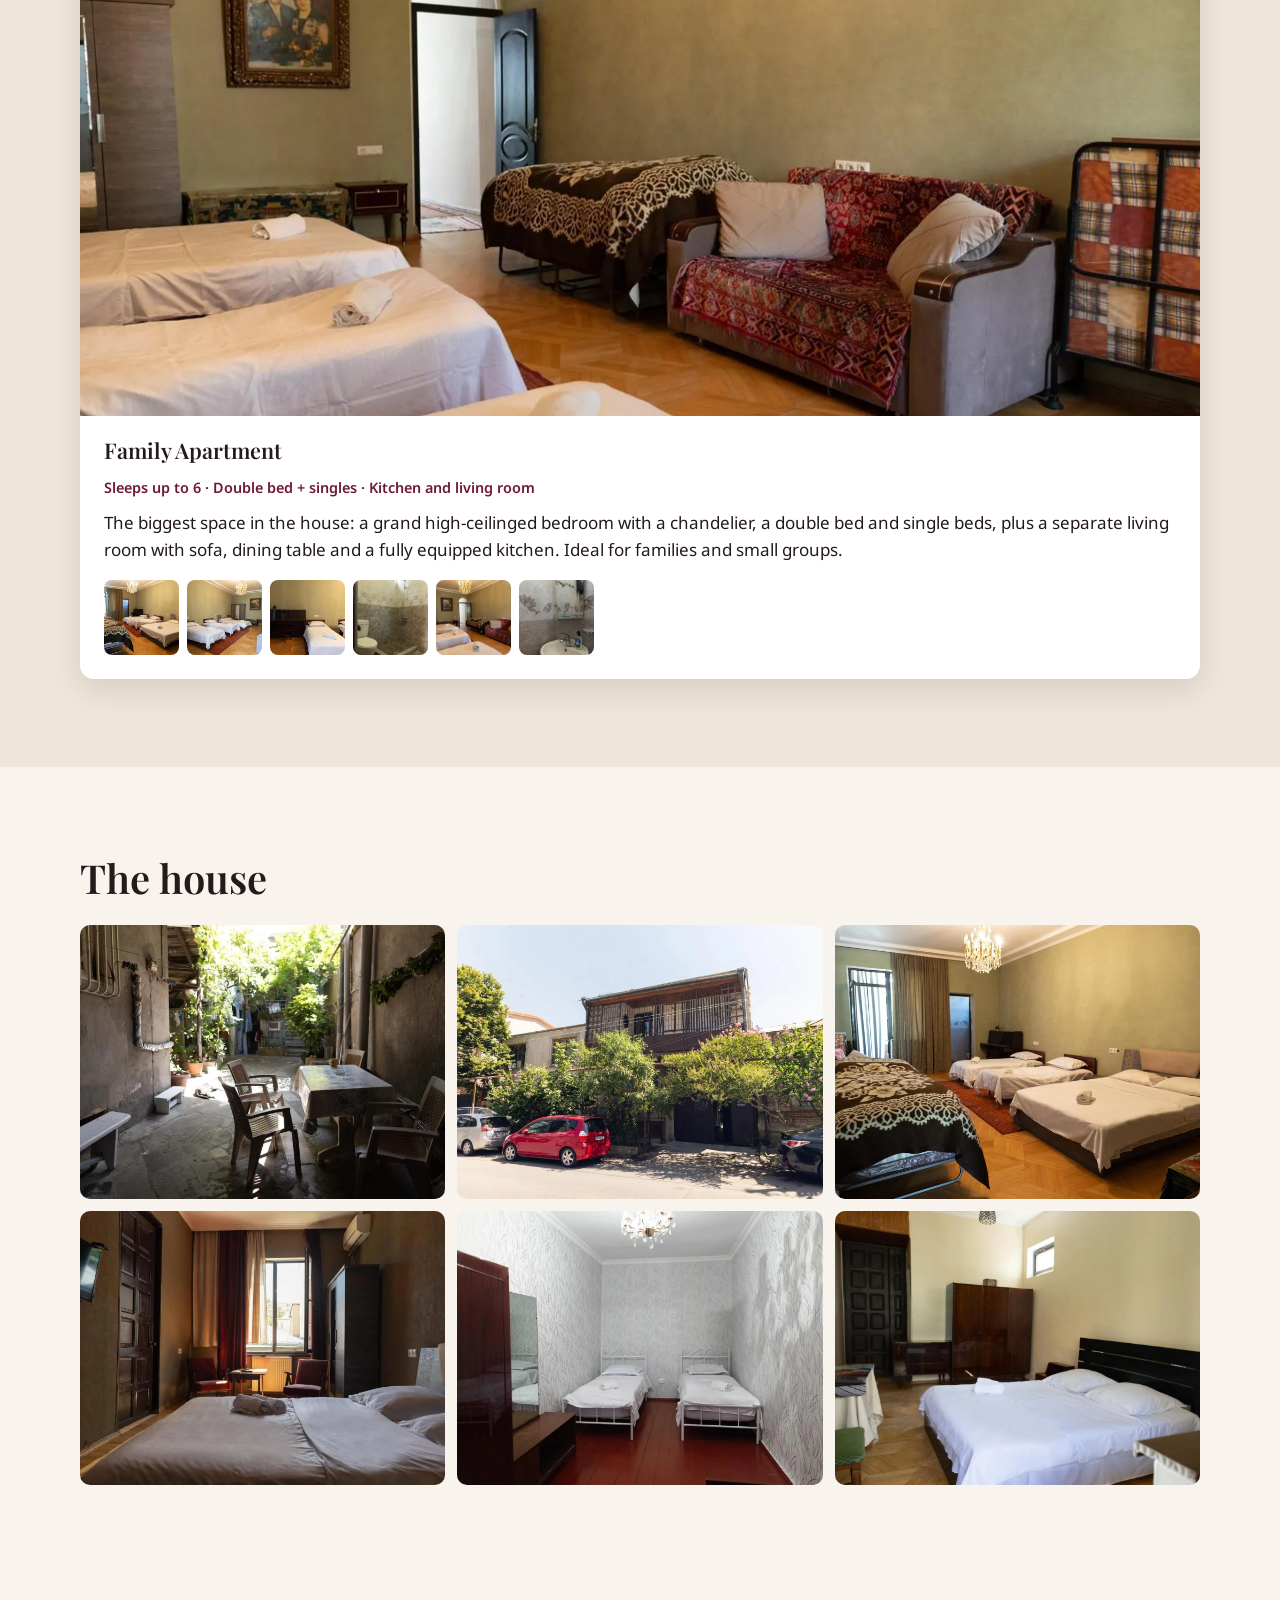
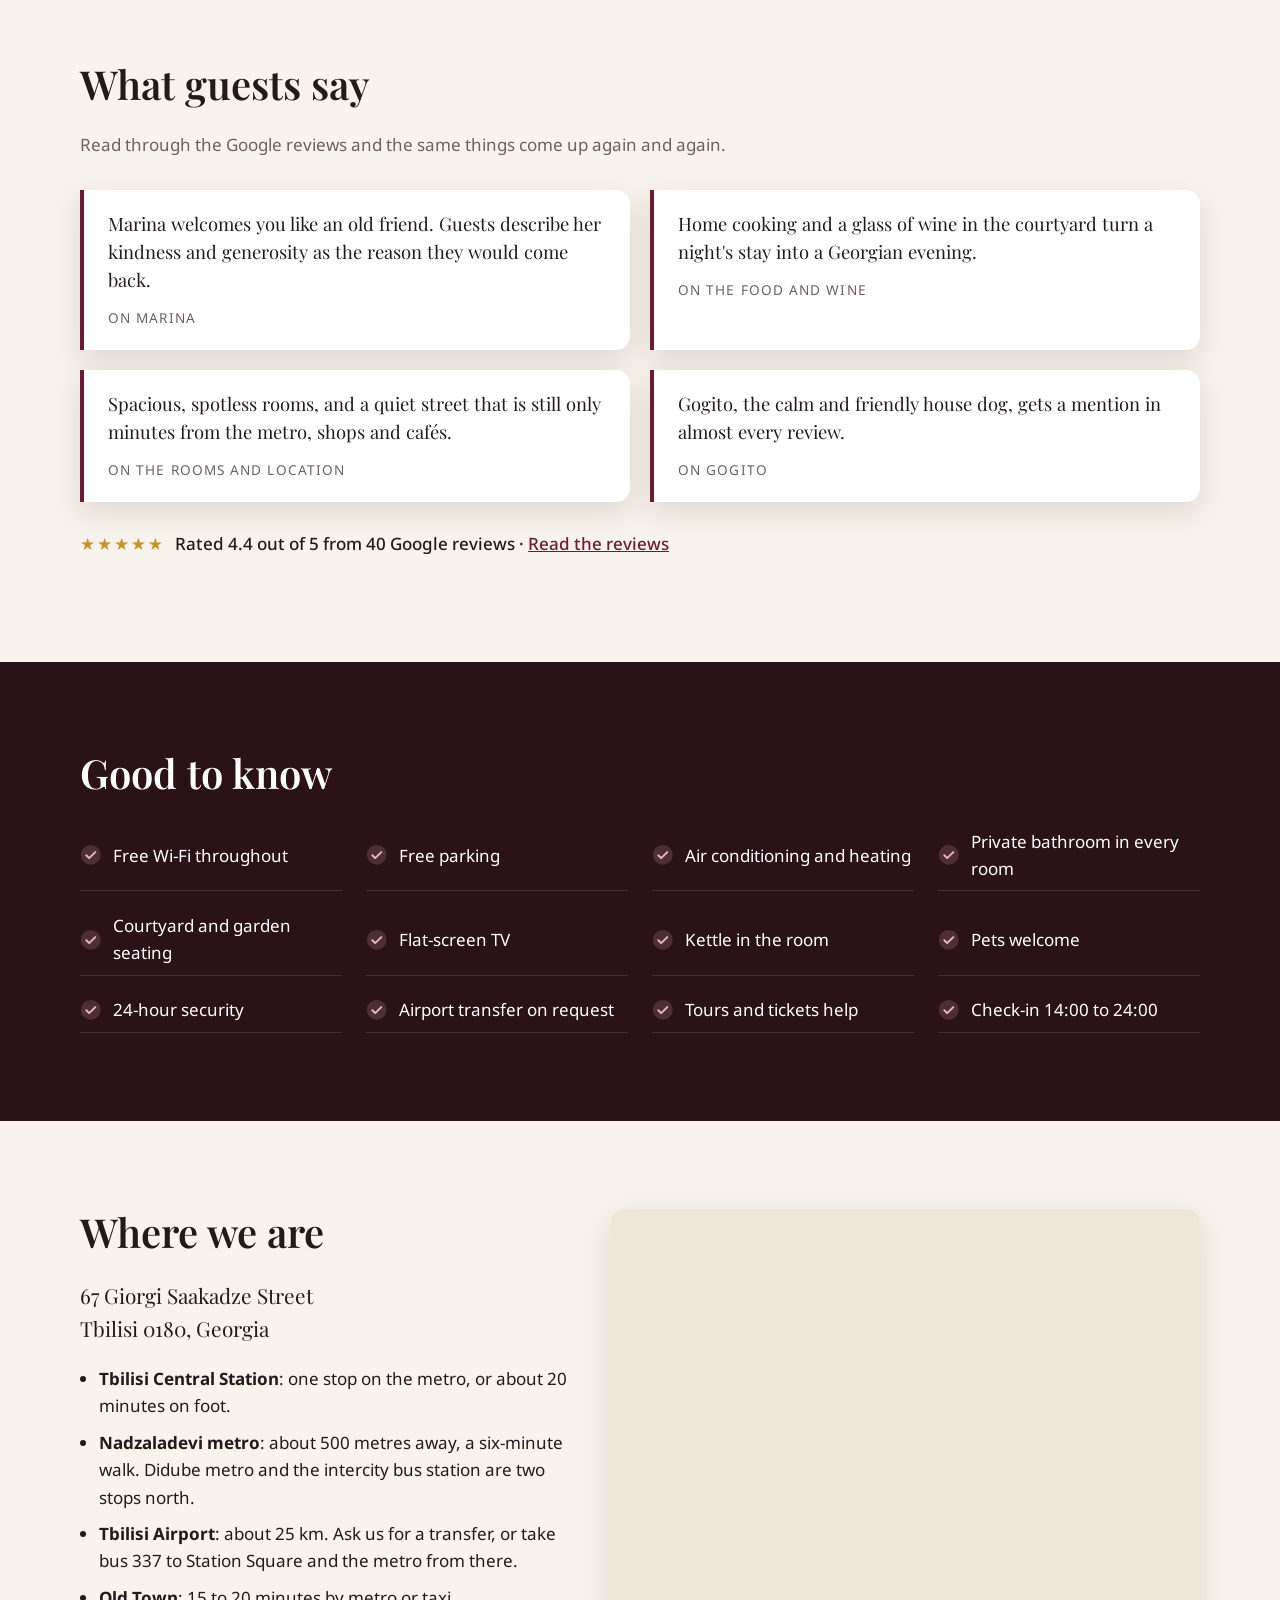
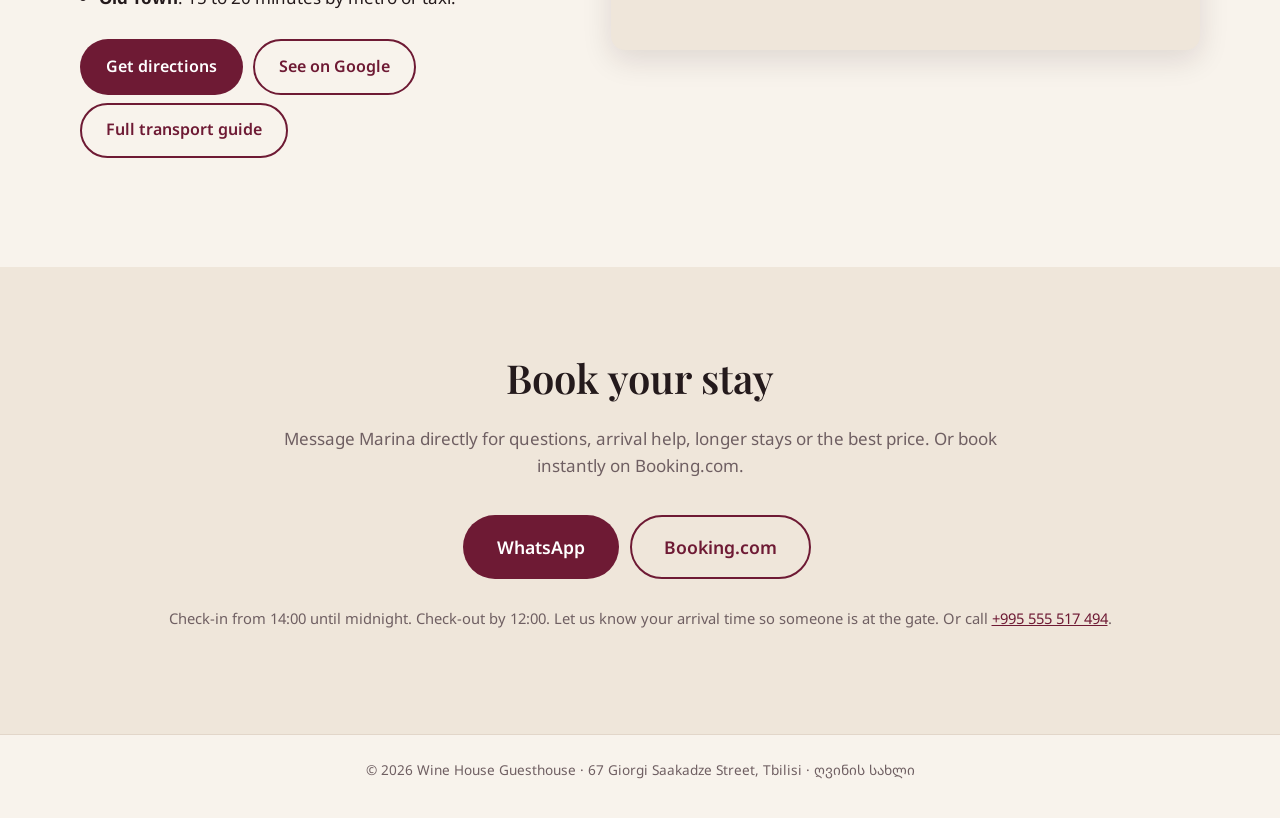
==== commit 27213afd: "Add Georgian version of home page and transport guide, three-way language switcher Co-Authored-By: C" ====
--- a/index.html
+++ b/index.html
@@ -57,7 +57,7 @@
     <a href="#guests">Guests</a>
     <a href="getting-here.html">Getting here</a>
     <a href="#contact">Contact</a>
-    <a class="lang" href="ru/" lang="ru" hreflang="ru" title="Русская версия">RU</a>
+    <span class="langs"><a class="lang on" href="index.html" lang="en" hreflang="en" title="English" aria-current="true">EN</a><a class="lang" href="ru/index.html" lang="ru" hreflang="ru" title="Русский">RU</a><a class="lang" href="ka/index.html" lang="ka" hreflang="ka" title="ქართული">KA</a></span>
     <a class="nav-cta" href="https://www.booking.com/hotel/ge/royal-arch.html" target="_blank" rel="noopener">Book</a>
   </nav>
 </header>
--- a/style.css
+++ b/style.css
@@ -181,3 +181,18 @@
 .callout { background: var(--wine-deep); color: #fff; border-radius: var(--radius); padding: 1.5rem 1.75rem !important; margin-top: 1rem; }
 .callout h2 { color: #fff; }
 .callout a { color: #fff; font-weight: 600; }
+.map-fig { margin: 0 0 1.25rem; }
+.map-fig img { width: 100%; height: auto; border-radius: 10px; box-shadow: var(--shadow); background: #fff; }
+.map-fig figcaption { font-size: .85rem; color: var(--muted); margin-top: .5rem; }
+
+/* language switcher */
+.langs { display: inline-flex; border: 1px solid var(--line); border-radius: 999px; overflow: hidden; }
+.langs .lang { border: 0; border-radius: 0; padding: .3rem .55rem; }
+.langs .lang + .lang { border-left: 1px solid var(--line); }
+.langs .lang.on { background: var(--wine-deep); color: #fff; }
+@media (max-width: 640px) { .nav .langs { display: inline-flex; } }
+
+/* Georgian typography */
+html[lang="ka"] h1, html[lang="ka"] h2, html[lang="ka"] h3, html[lang="ka"] .address, html[lang="ka"] .quote-grid blockquote p, html[lang="ka"] .article-head .lead { font-family: "Noto Serif Georgian", "Noto Sans Georgian", Georgia, serif; }
+html[lang="ka"] body, html[lang="ka"] .btn { font-family: "Noto Sans Georgian", "Noto Sans", system-ui, sans-serif; }
+html[lang="ka"] .hero h1 { font-size: clamp(2.4rem, 7vw, 4.6rem); }
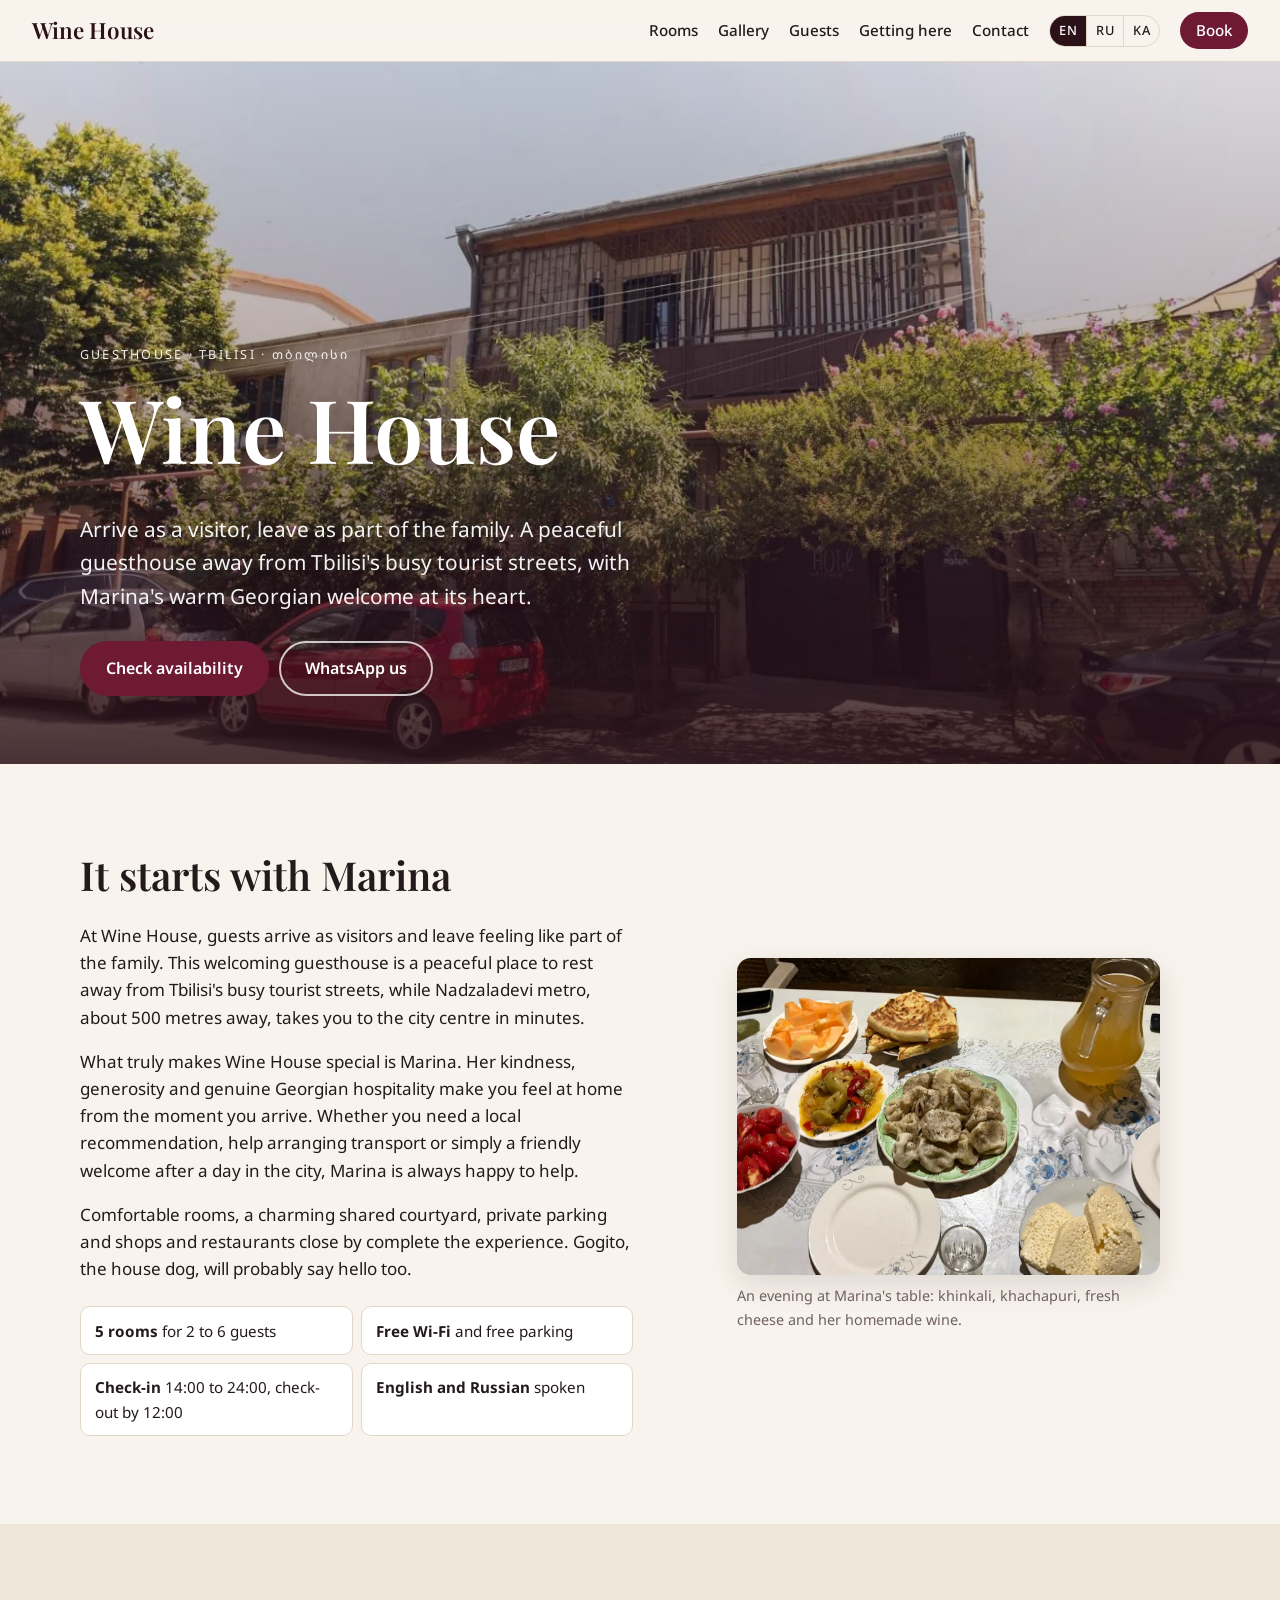
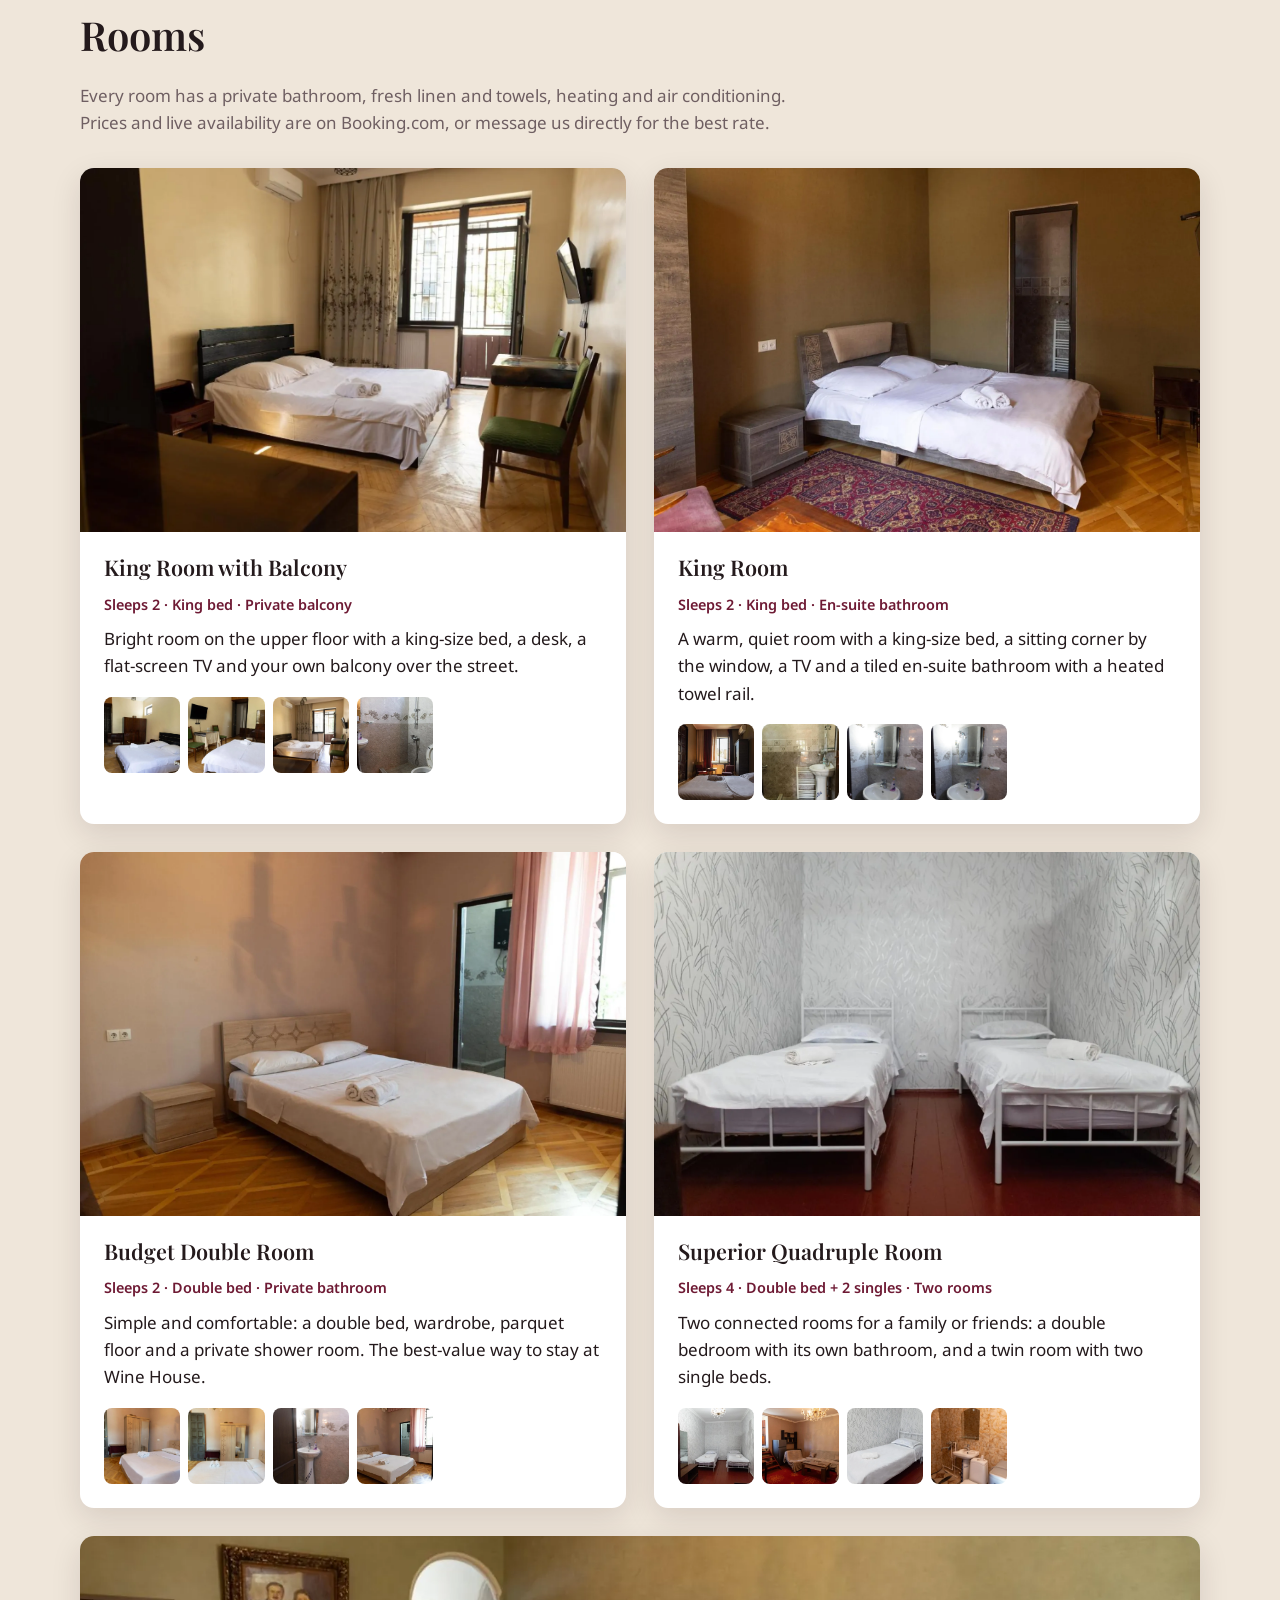
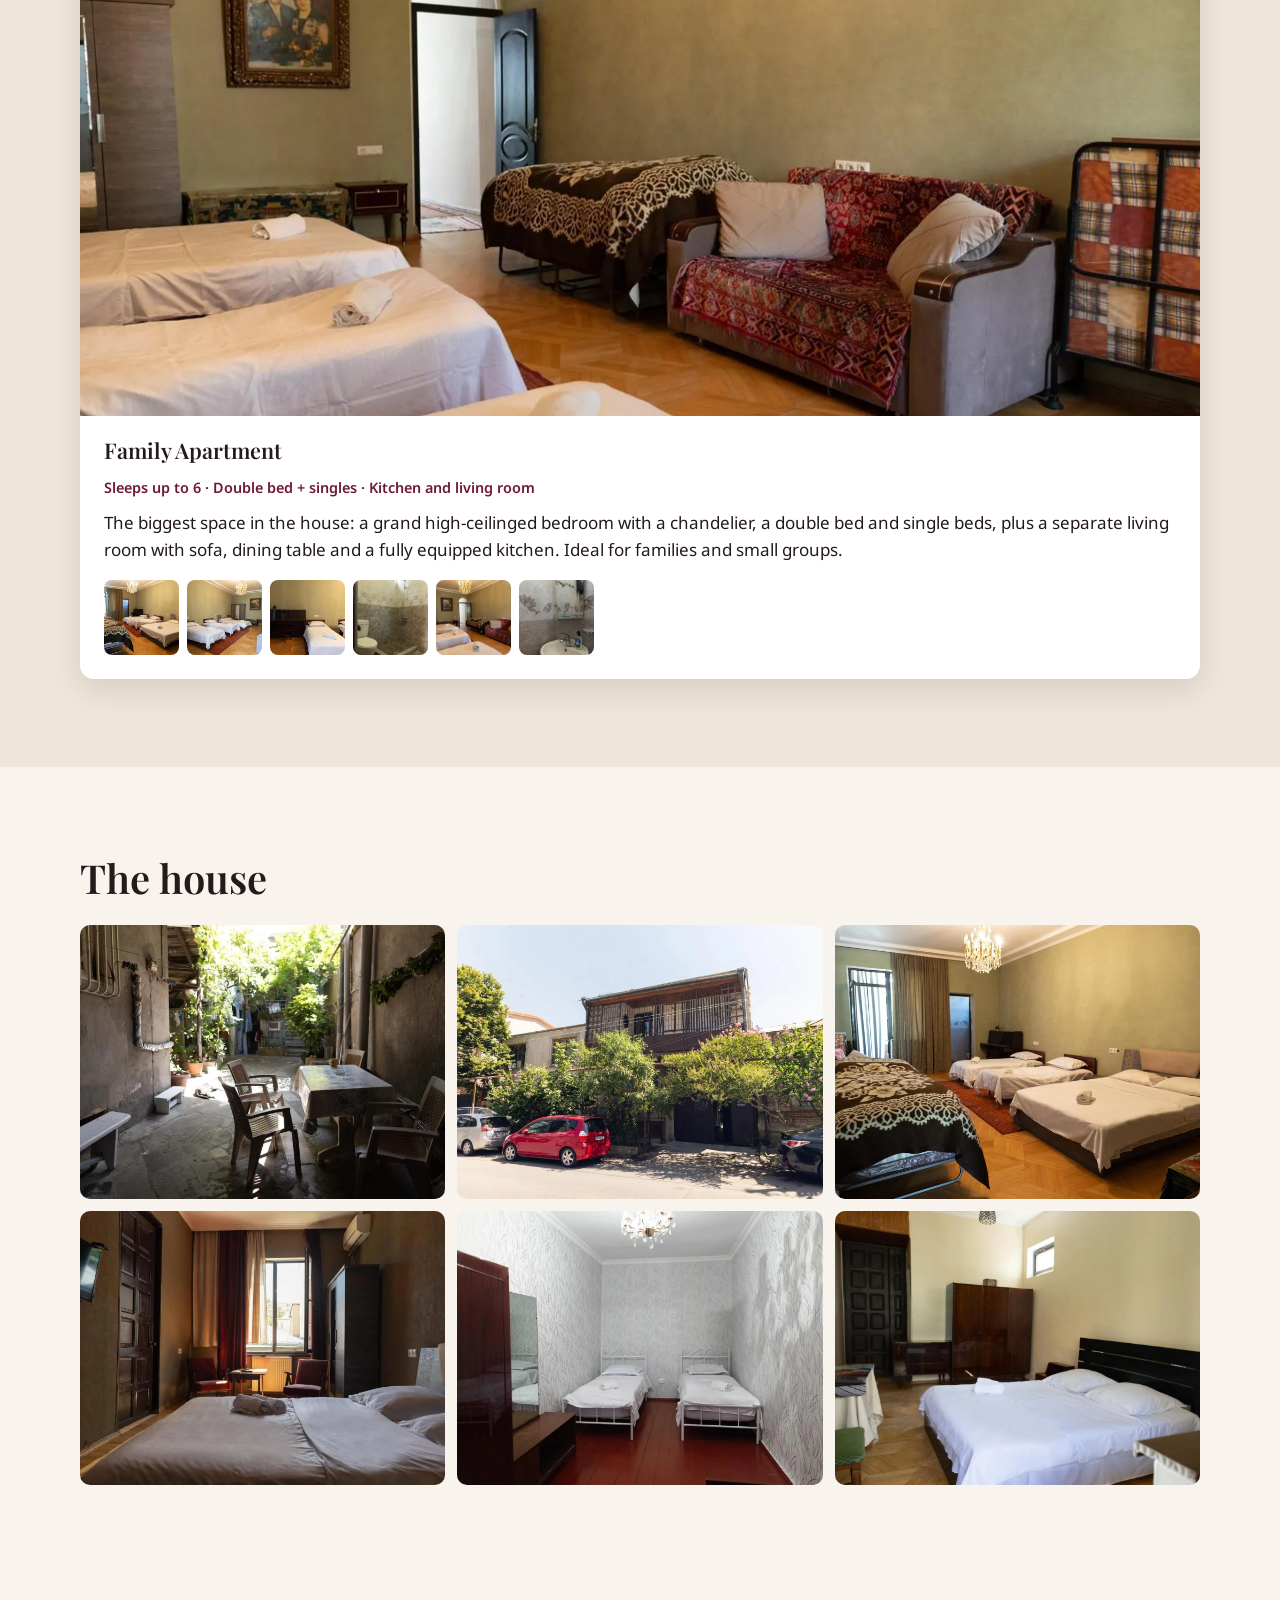
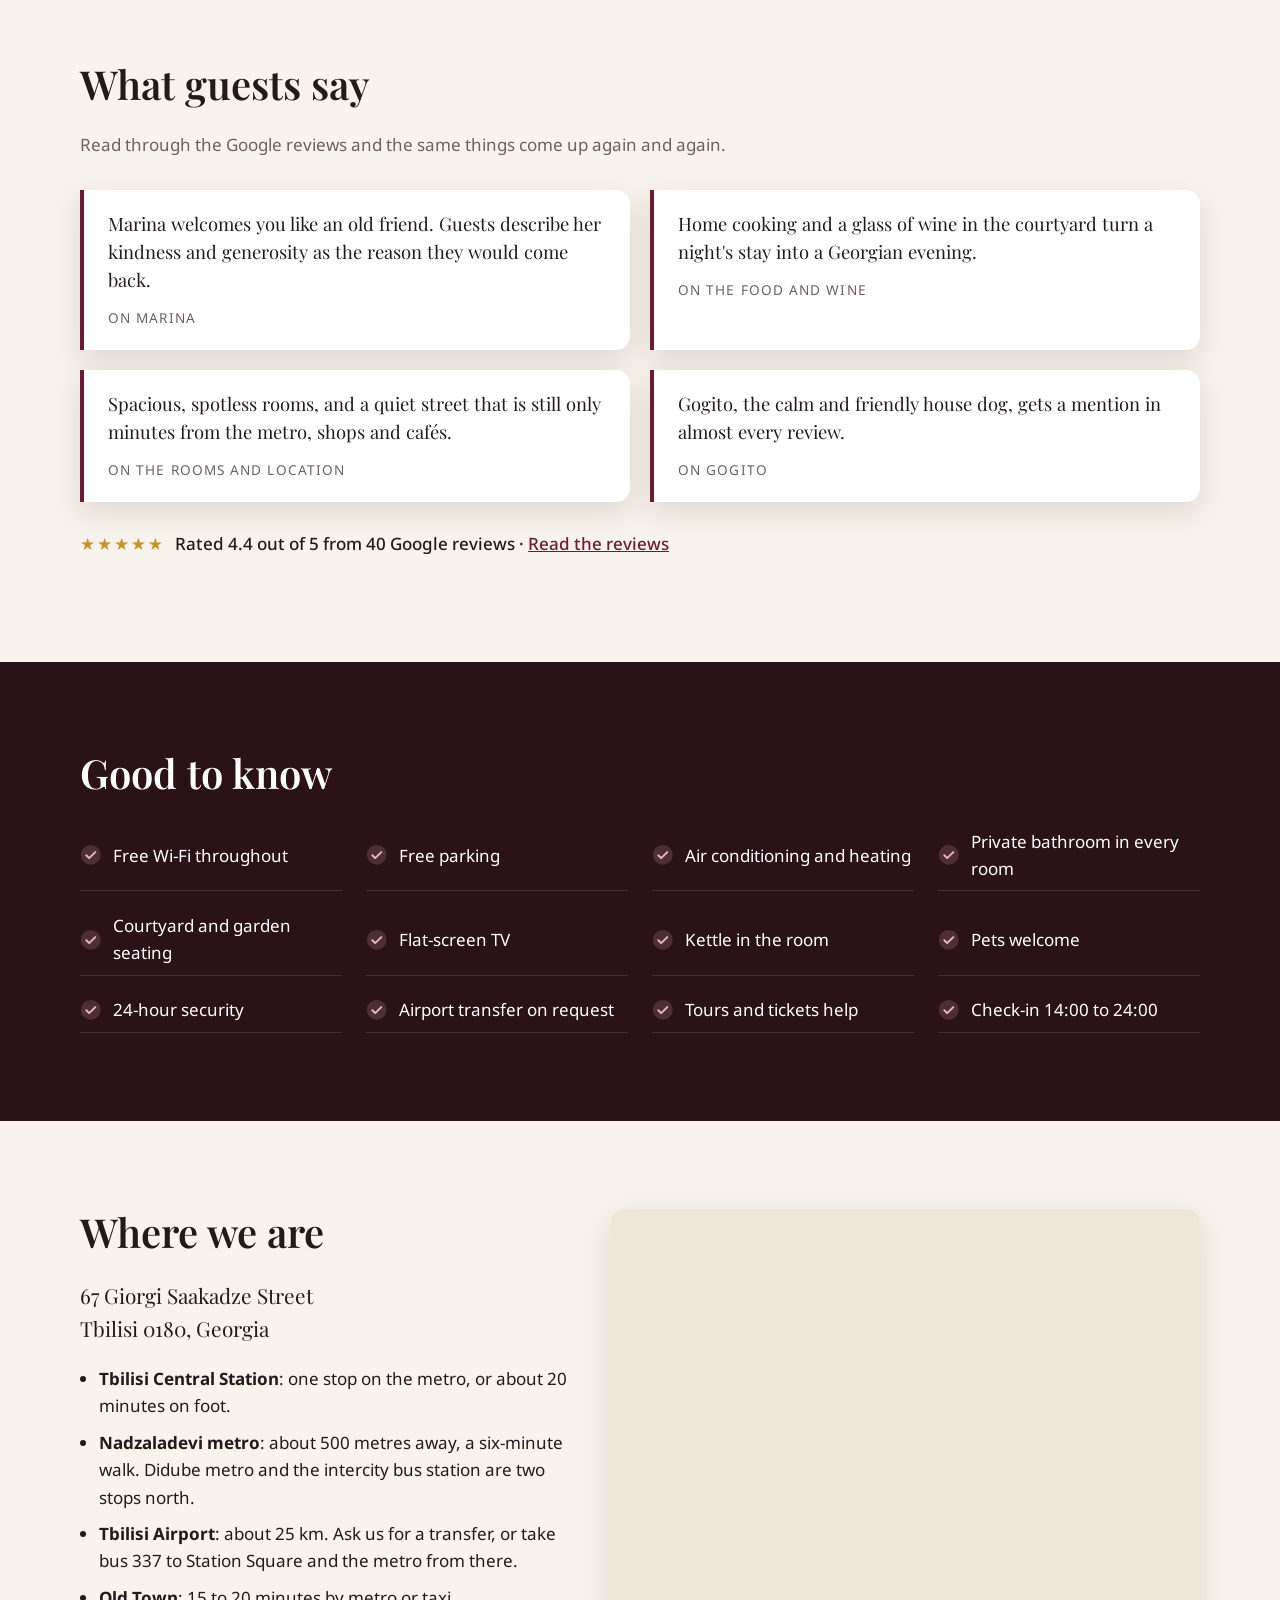
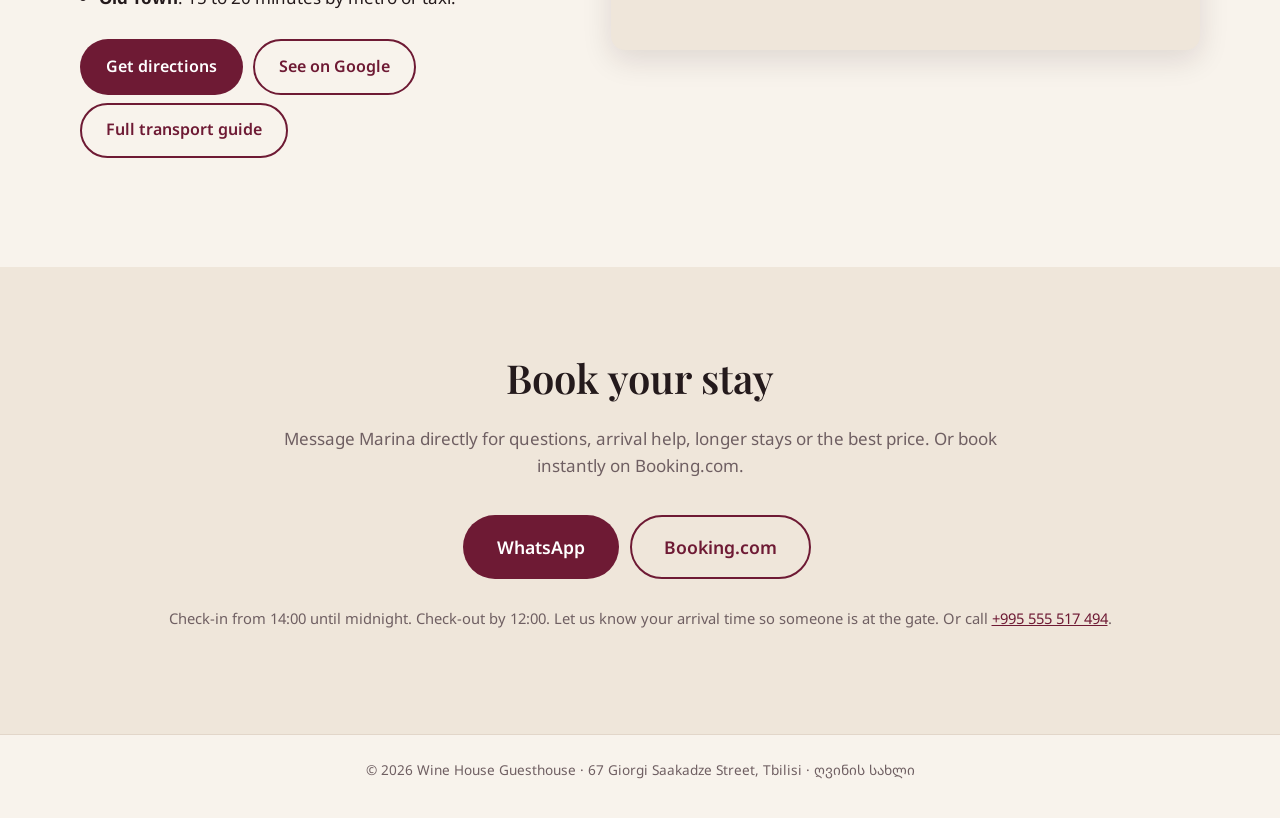
==== commit 9a11b2cc: "Show Marina's dinner table beside her story in all three languages Co-Authored-By: Claude Fable 5.1 " ====
--- a/index.html
+++ b/index.html
@@ -91,8 +91,8 @@
       </ul>
     </div>
     <figure class="intro-img">
-      <img src="img/courtyard.webp" alt="Shaded courtyard with a table and chairs under the vines" width="1536" height="1025" loading="lazy" data-full="img/courtyard.webp">
-      <figcaption>The courtyard, where most evenings end.</figcaption>
+      <img src="img/dinner.webp" alt="Dinner laid on the courtyard table: khinkali, khachapuri, tomatoes, fresh cheese, melon and a jug of homemade wine" width="1370" height="1028" loading="lazy" data-full="img/dinner.webp">
+      <figcaption>An evening at Marina's table: khinkali, khachapuri, fresh cheese and her homemade wine.</figcaption>
     </figure>
   </section>
 
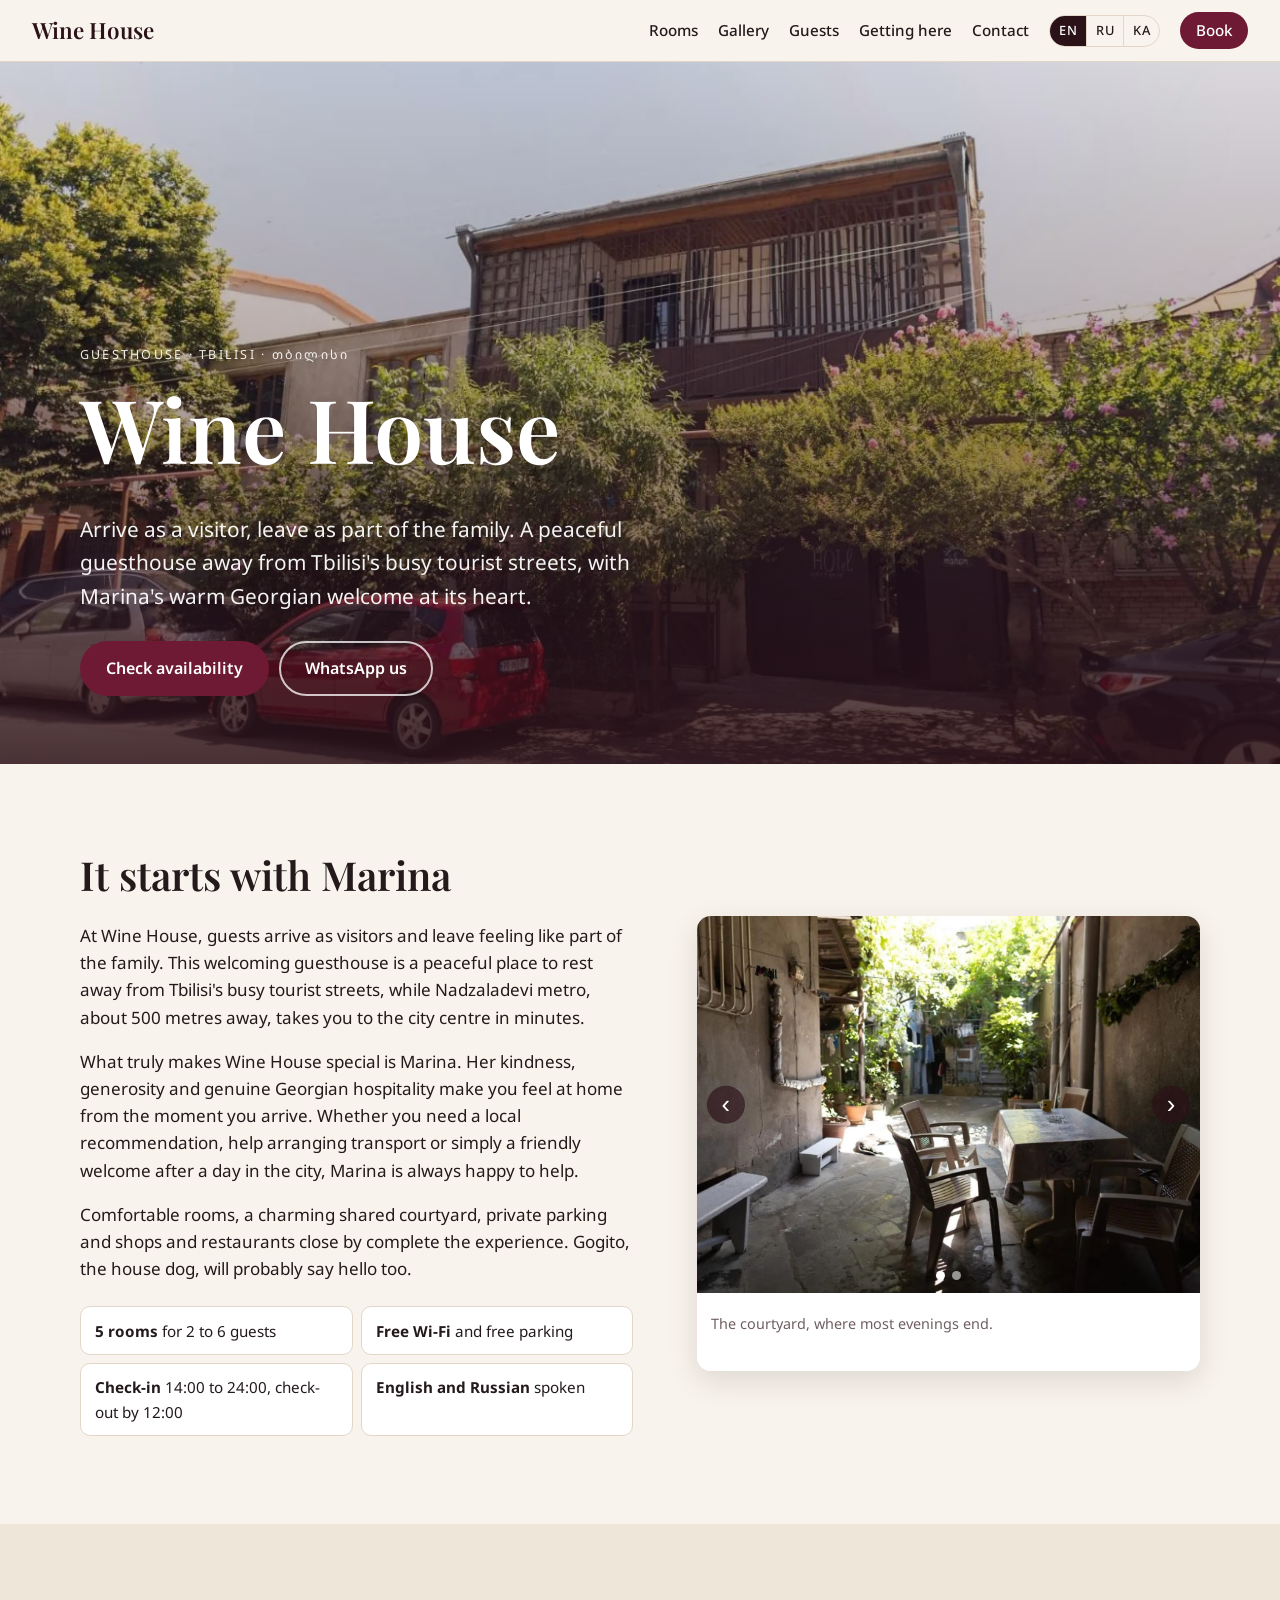
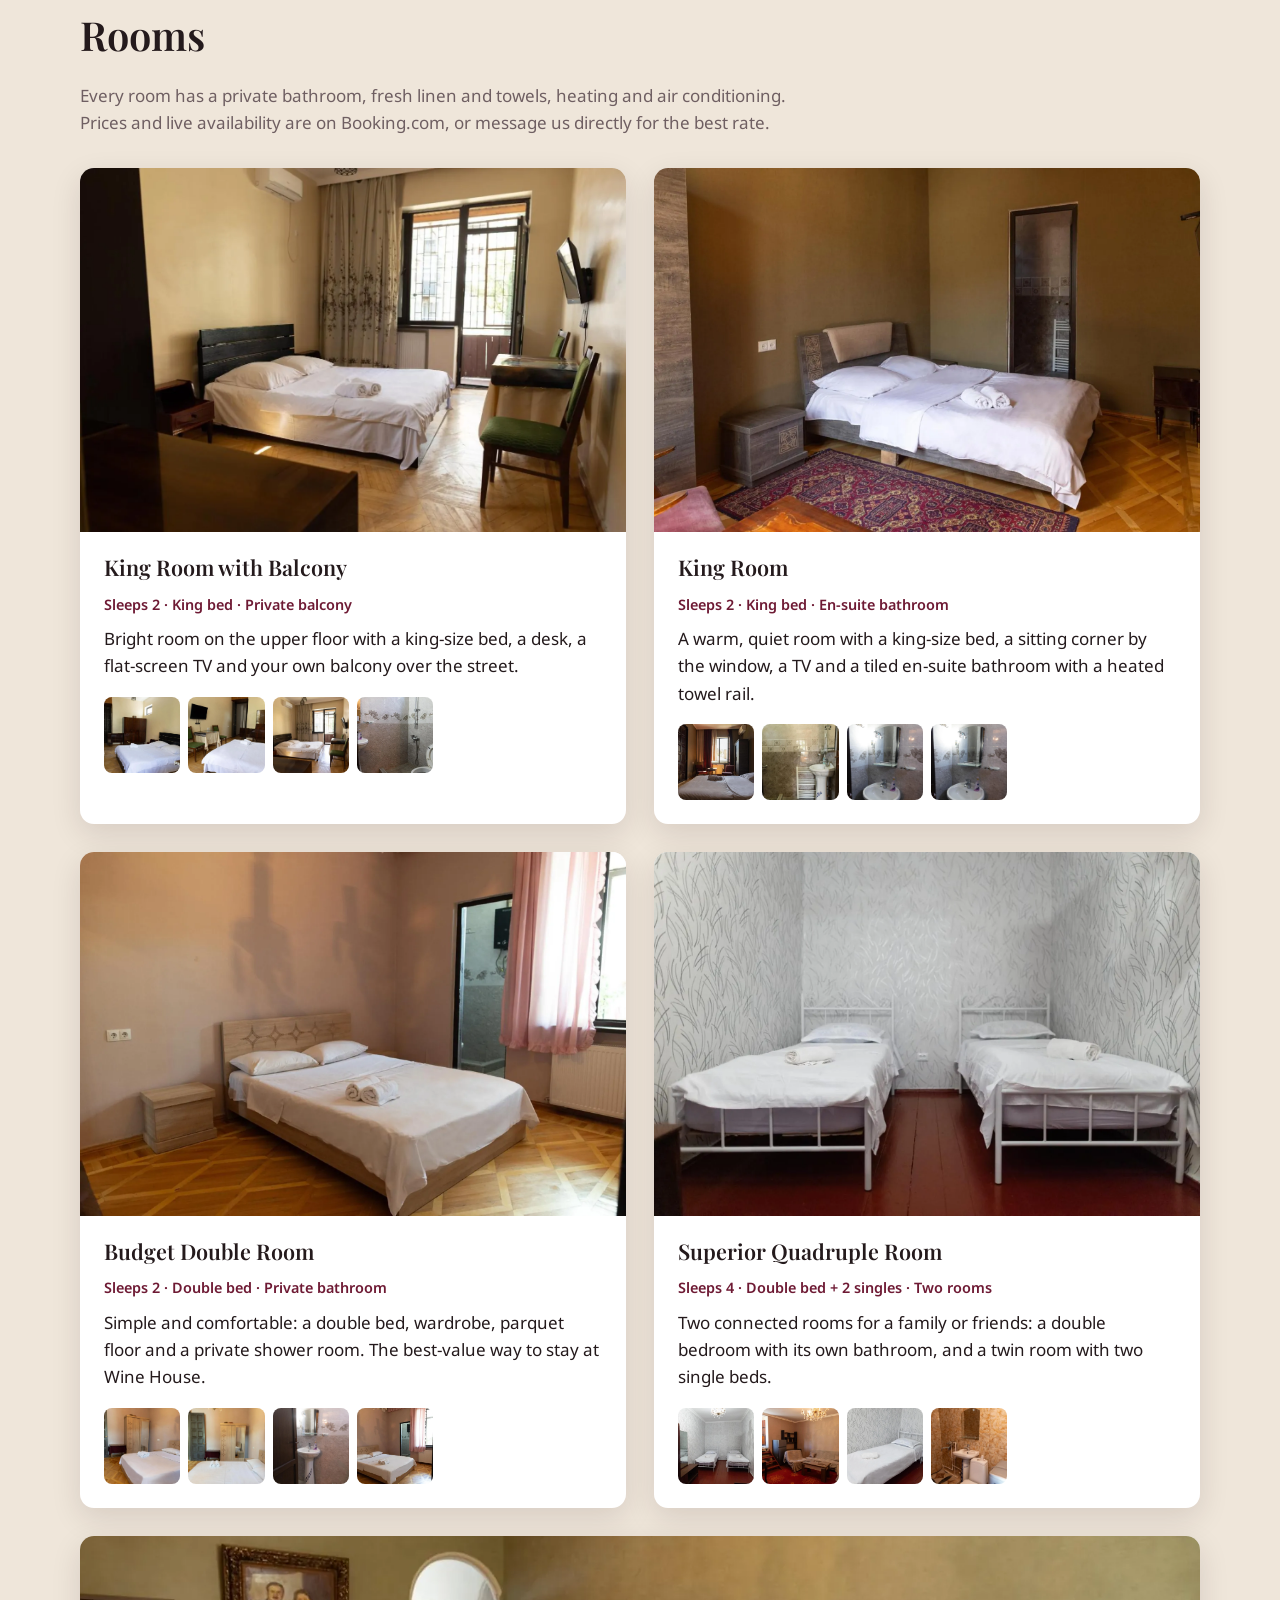
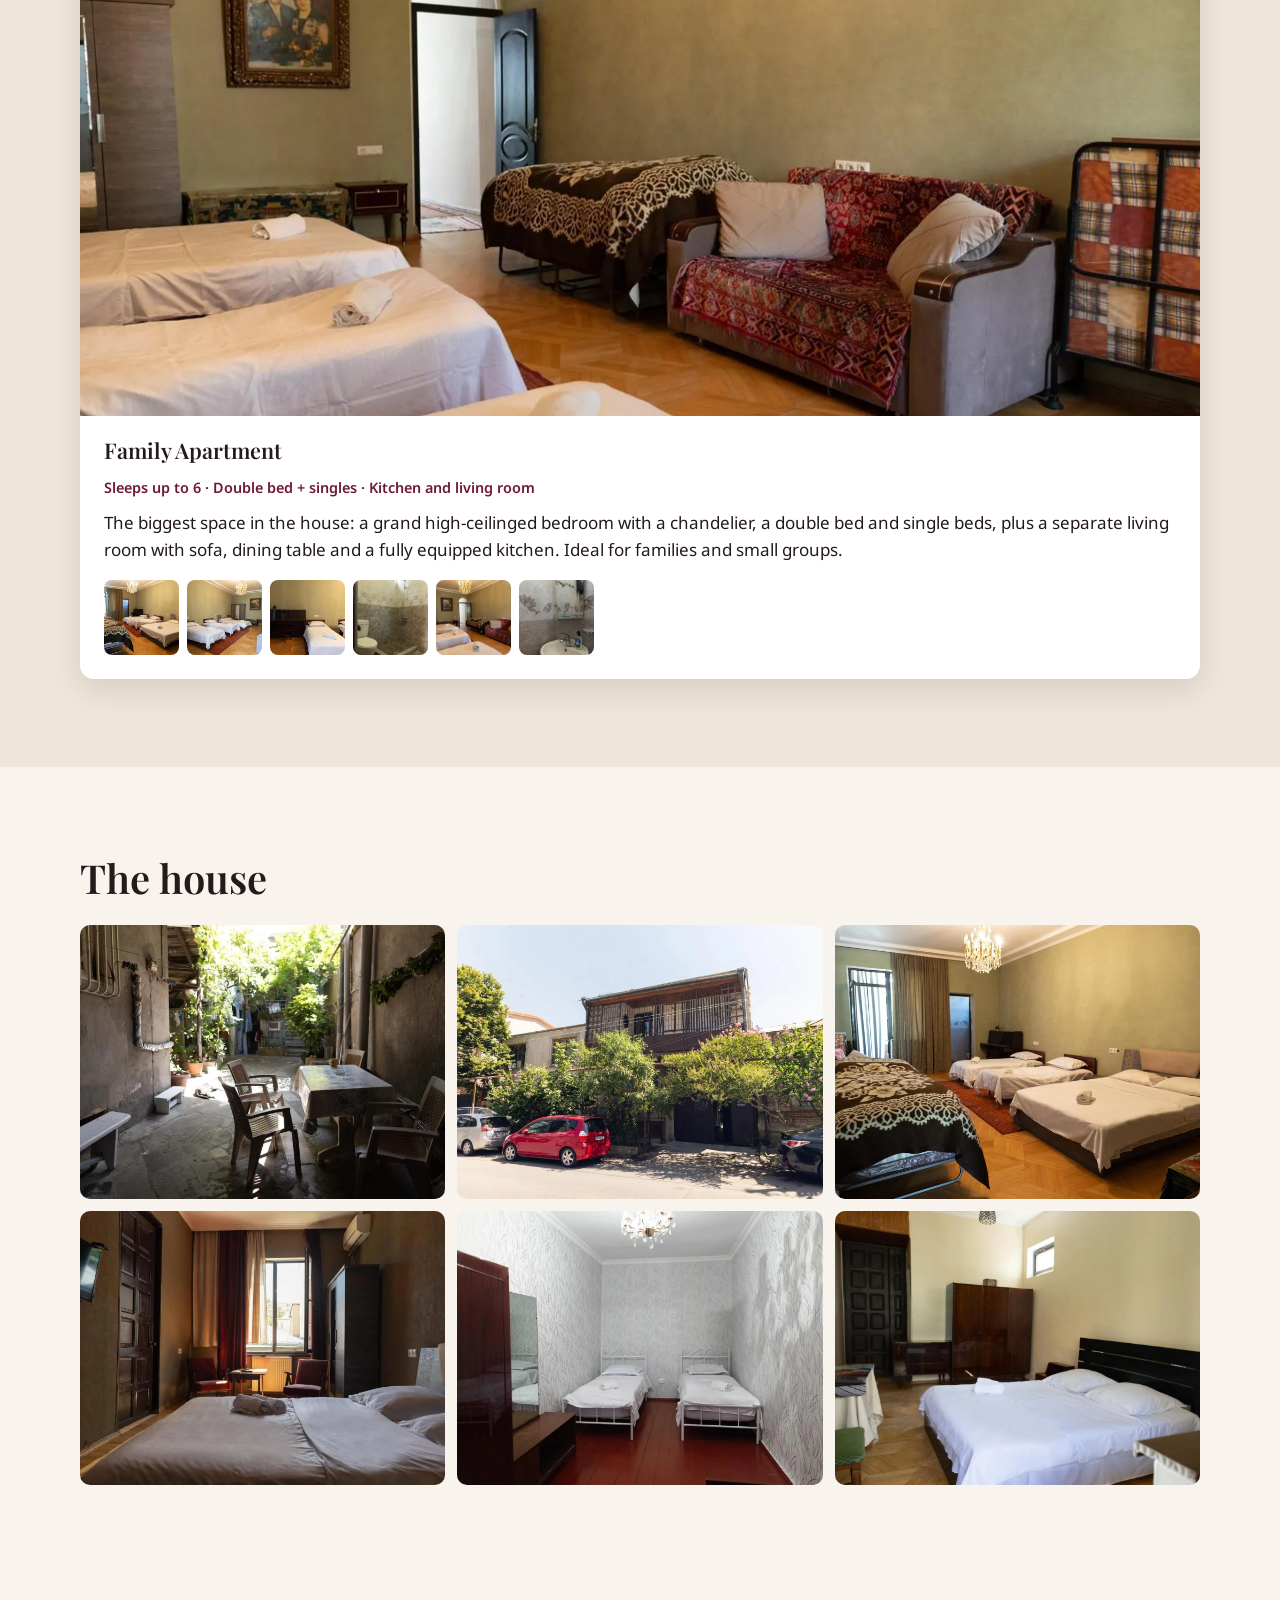
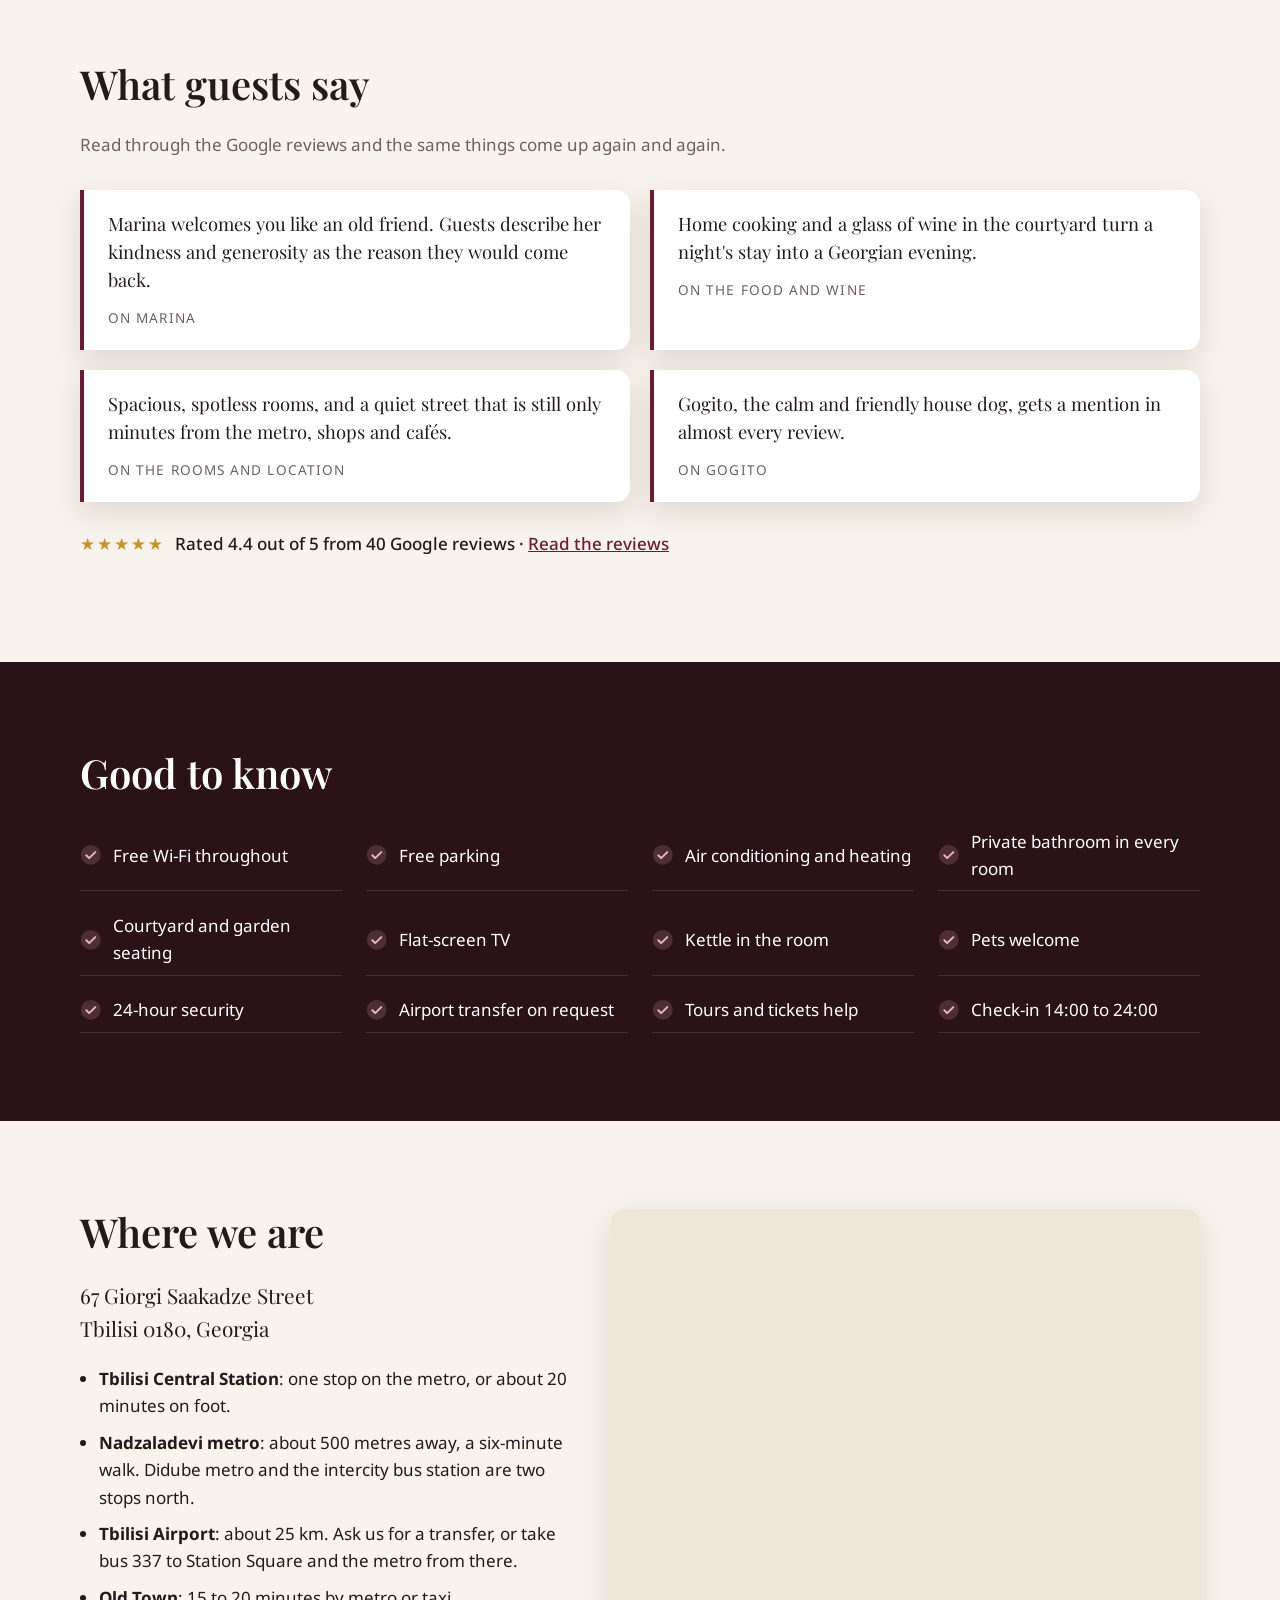
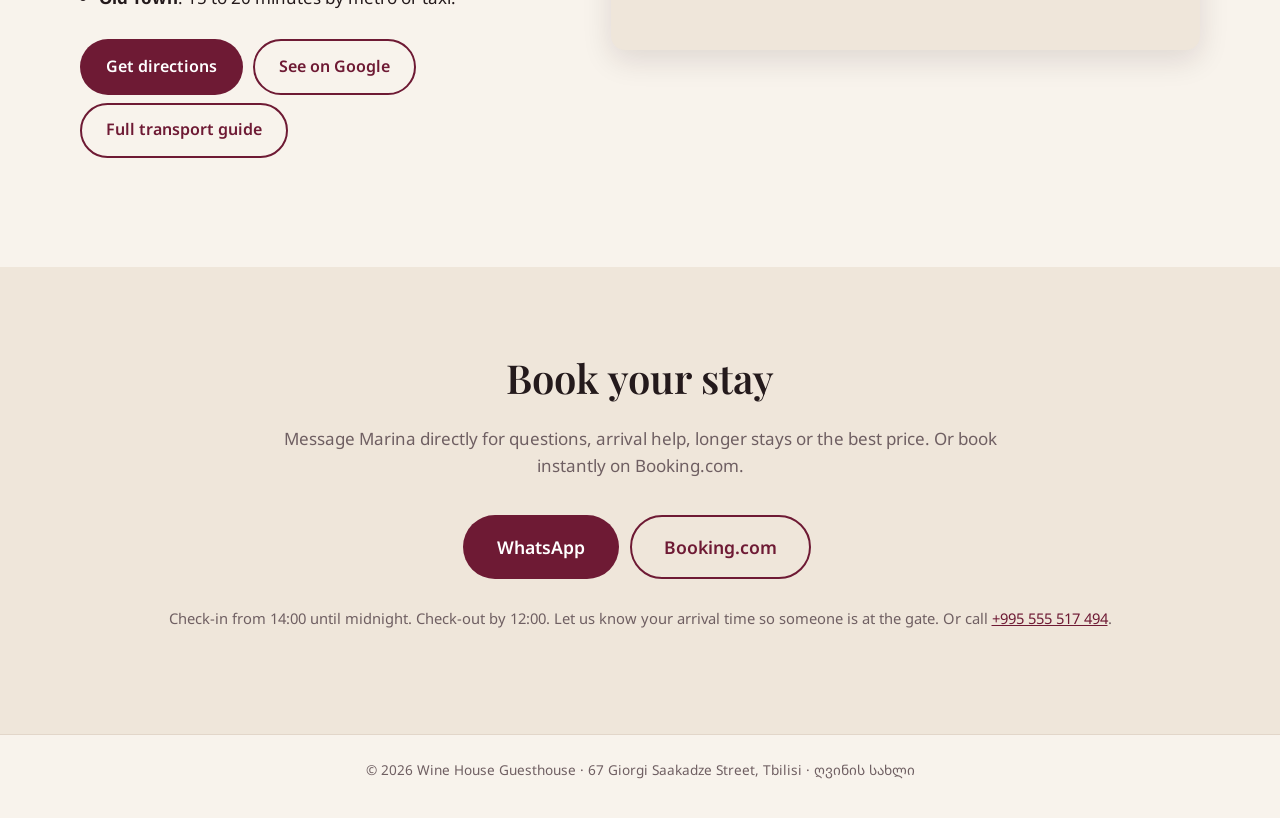
==== commit 98e56be8: "Turn the intro photo into a two-slide carousel: courtyard first, then Marina's table Co-Authored-By:" ====
--- a/index.html
+++ b/index.html
@@ -90,10 +90,21 @@
         <li><strong>English and Russian</strong> spoken</li>
       </ul>
     </div>
-    <figure class="intro-img">
-      <img src="img/dinner.webp" alt="Dinner laid on the courtyard table: khinkali, khachapuri, tomatoes, fresh cheese, melon and a jug of homemade wine" width="1370" height="1028" loading="lazy" data-full="img/dinner.webp">
-      <figcaption>An evening at Marina's table: khinkali, khachapuri, fresh cheese and her homemade wine.</figcaption>
-    </figure>
+    <div class="intro-img carousel">
+      <div class="track">
+        <figure class="slide">
+          <img src="img/courtyard.webp" alt="Shaded courtyard with a table and chairs under the vines" width="1536" height="1025" loading="lazy" data-full="img/courtyard.webp">
+          <figcaption>The courtyard, where most evenings end.</figcaption>
+        </figure>
+        <figure class="slide">
+          <img src="img/dinner.webp" alt="Dinner laid on the courtyard table: khinkali, khachapuri, tomatoes, fresh cheese, melon and a jug of homemade wine" width="1370" height="1028" loading="lazy" data-full="img/dinner.webp">
+          <figcaption>An evening at Marina's table: khinkali, khachapuri, fresh cheese and her homemade wine.</figcaption>
+        </figure>
+      </div>
+      <button class="car-btn prev" aria-label="Previous photo">‹</button>
+      <button class="car-btn next" aria-label="Next photo">›</button>
+      <div class="dots"><button class="on" aria-label="Photo 1"></button><button aria-label="Photo 2"></button></div>
+    </div>
   </section>
 
   <section id="rooms" class="rooms">
@@ -332,5 +343,6 @@
   });
 })();
 </script>
+<script src="carousel.js"></script>
 </body>
 </html>
--- a/style.css
+++ b/style.css
@@ -196,3 +196,17 @@
 html[lang="ka"] h1, html[lang="ka"] h2, html[lang="ka"] h3, html[lang="ka"] .address, html[lang="ka"] .quote-grid blockquote p, html[lang="ka"] .article-head .lead { font-family: "Noto Serif Georgian", "Noto Sans Georgian", Georgia, serif; }
 html[lang="ka"] body, html[lang="ka"] .btn { font-family: "Noto Sans Georgian", "Noto Sans", system-ui, sans-serif; }
 html[lang="ka"] .hero h1 { font-size: clamp(2.4rem, 7vw, 4.6rem); }
+
+/* intro carousel */
+.carousel { position: relative; container-type: inline-size; }
+.carousel .track { display: flex; overflow-x: auto; scroll-snap-type: x mandatory; scrollbar-width: none; border-radius: var(--radius); box-shadow: var(--shadow); -webkit-overflow-scrolling: touch; }
+.carousel .track::-webkit-scrollbar { display: none; }
+.carousel .slide { flex: 0 0 100%; scroll-snap-align: start; margin: 0; background: #fff; }
+.carousel .slide img { width: 100%; aspect-ratio: 4 / 3; object-fit: cover; display: block; cursor: zoom-in; border-radius: 0; box-shadow: none; }
+.carousel .slide figcaption { font-size: .9rem; color: var(--muted); padding: .6rem .9rem .8rem; }
+.car-btn { position: absolute; top: 37.5cqw; transform: translateY(-50%); width: 2.4rem; height: 2.4rem; border-radius: 50%; border: 0; background: rgba(43,17,24,.65); color: #fff; font-size: 1.6rem; line-height: 1; cursor: pointer; display: grid; place-items: center; }
+.car-btn:hover { background: var(--wine); }
+.car-btn.prev { left: .6rem; } .car-btn.next { right: .6rem; }
+.dots { position: absolute; left: 0; right: 0; top: calc(75cqw - 1.4rem); display: flex; justify-content: center; gap: .4rem; pointer-events: none; }
+.dots button { width: .6rem; height: .6rem; border-radius: 50%; border: 0; background: rgba(255,255,255,.55); padding: 0; cursor: pointer; pointer-events: auto; }
+.dots button.on { background: #fff; }
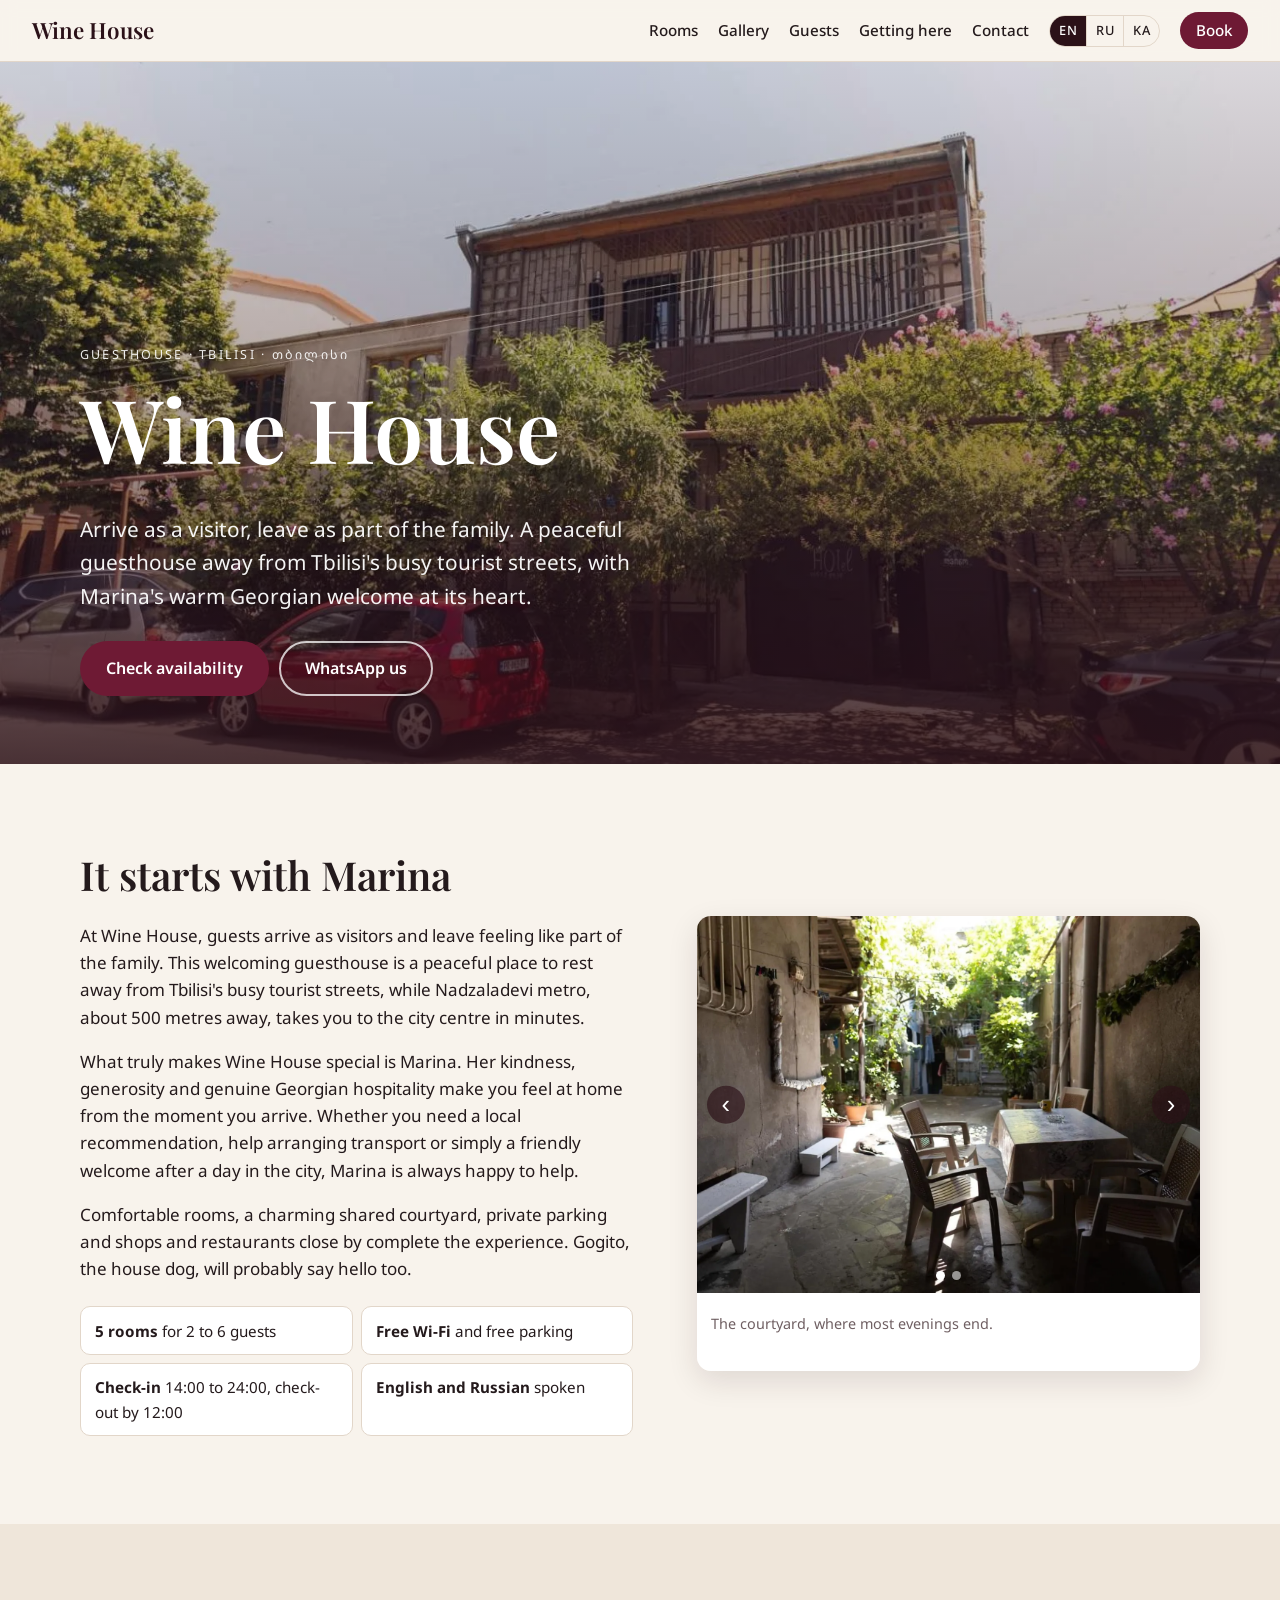
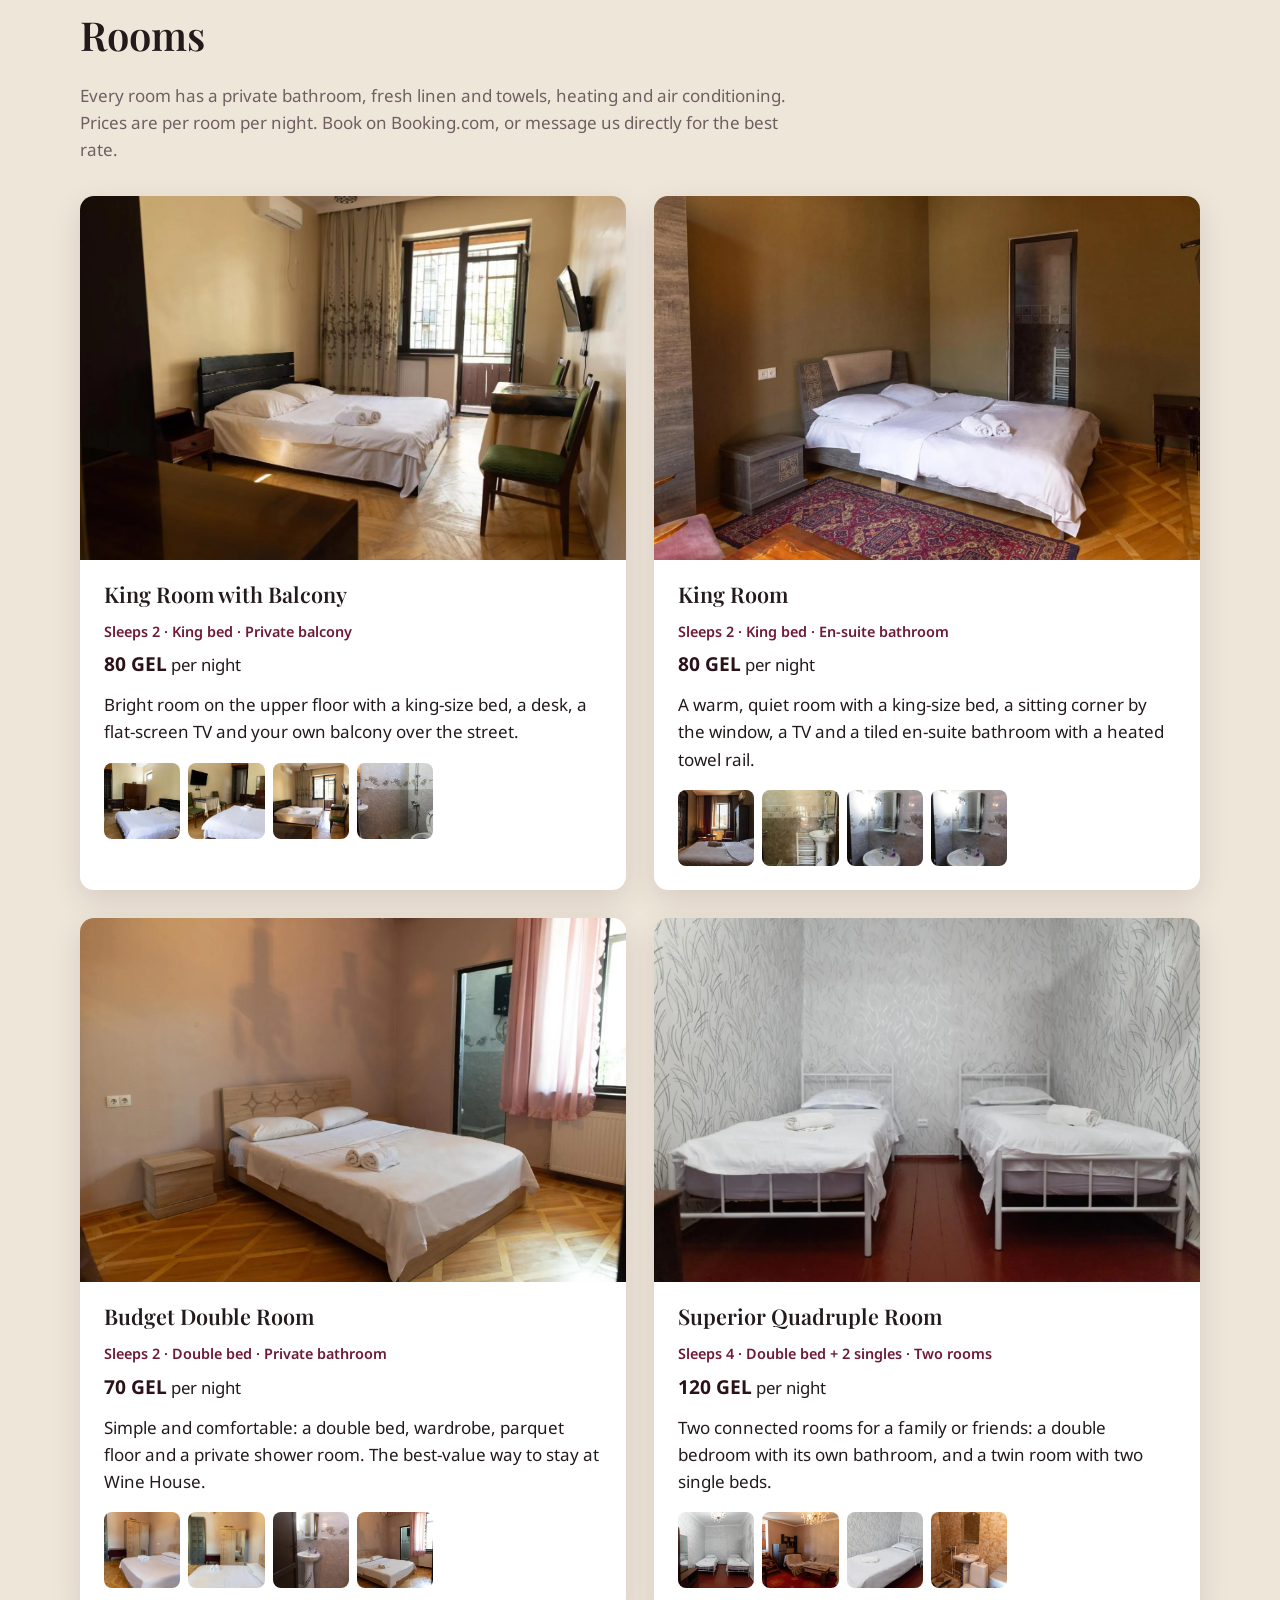
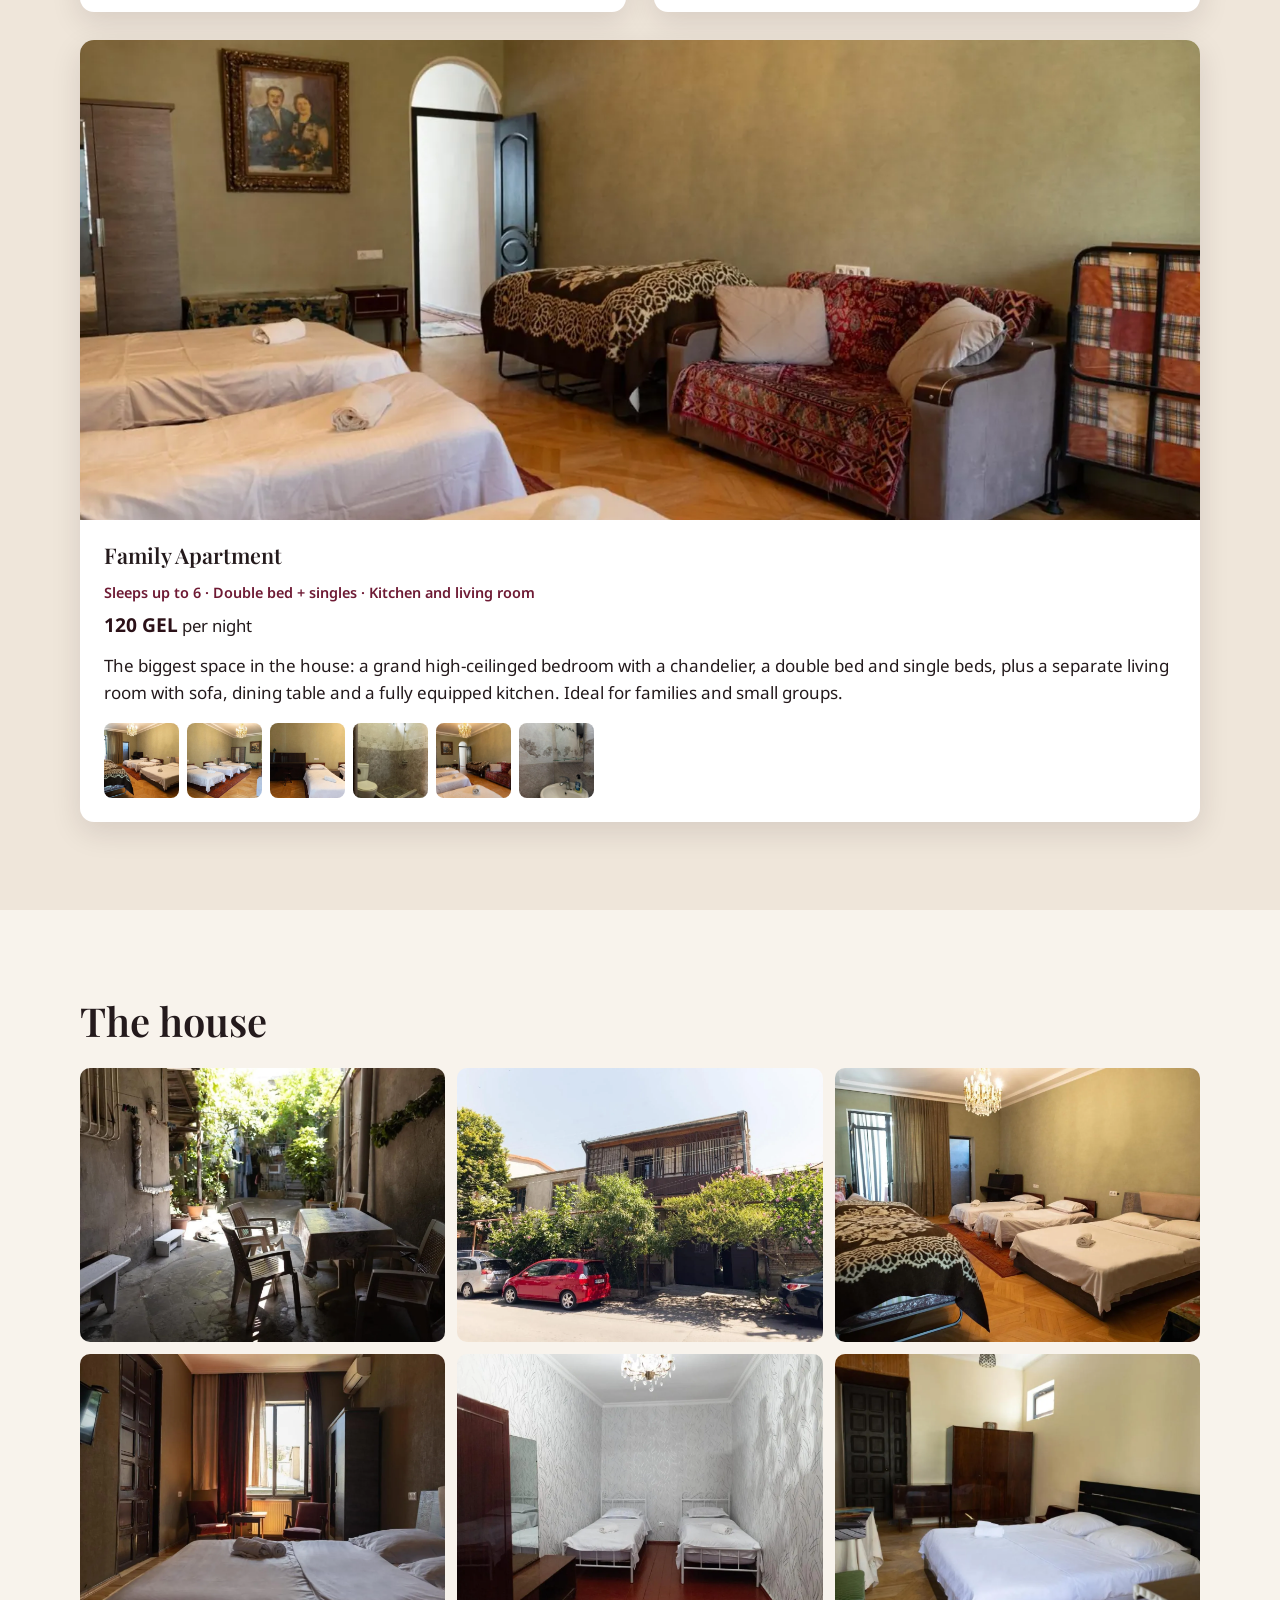
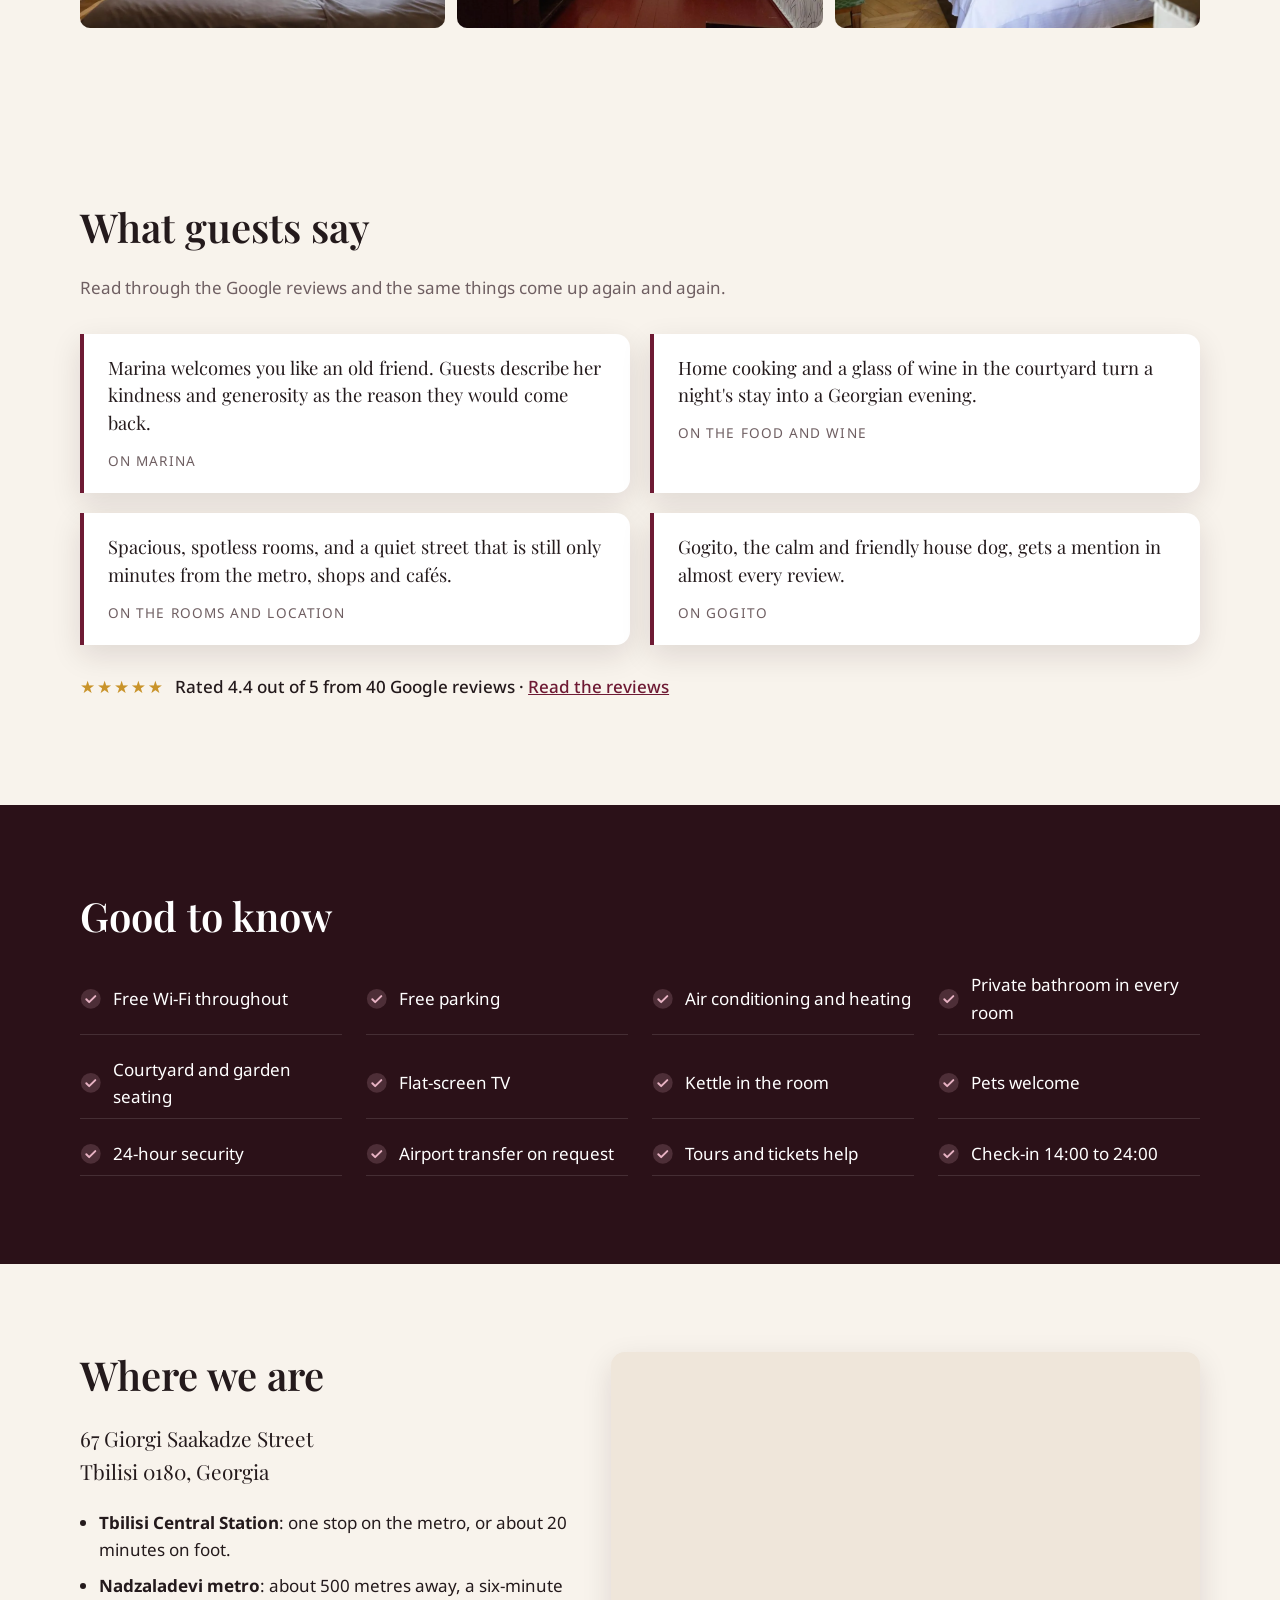
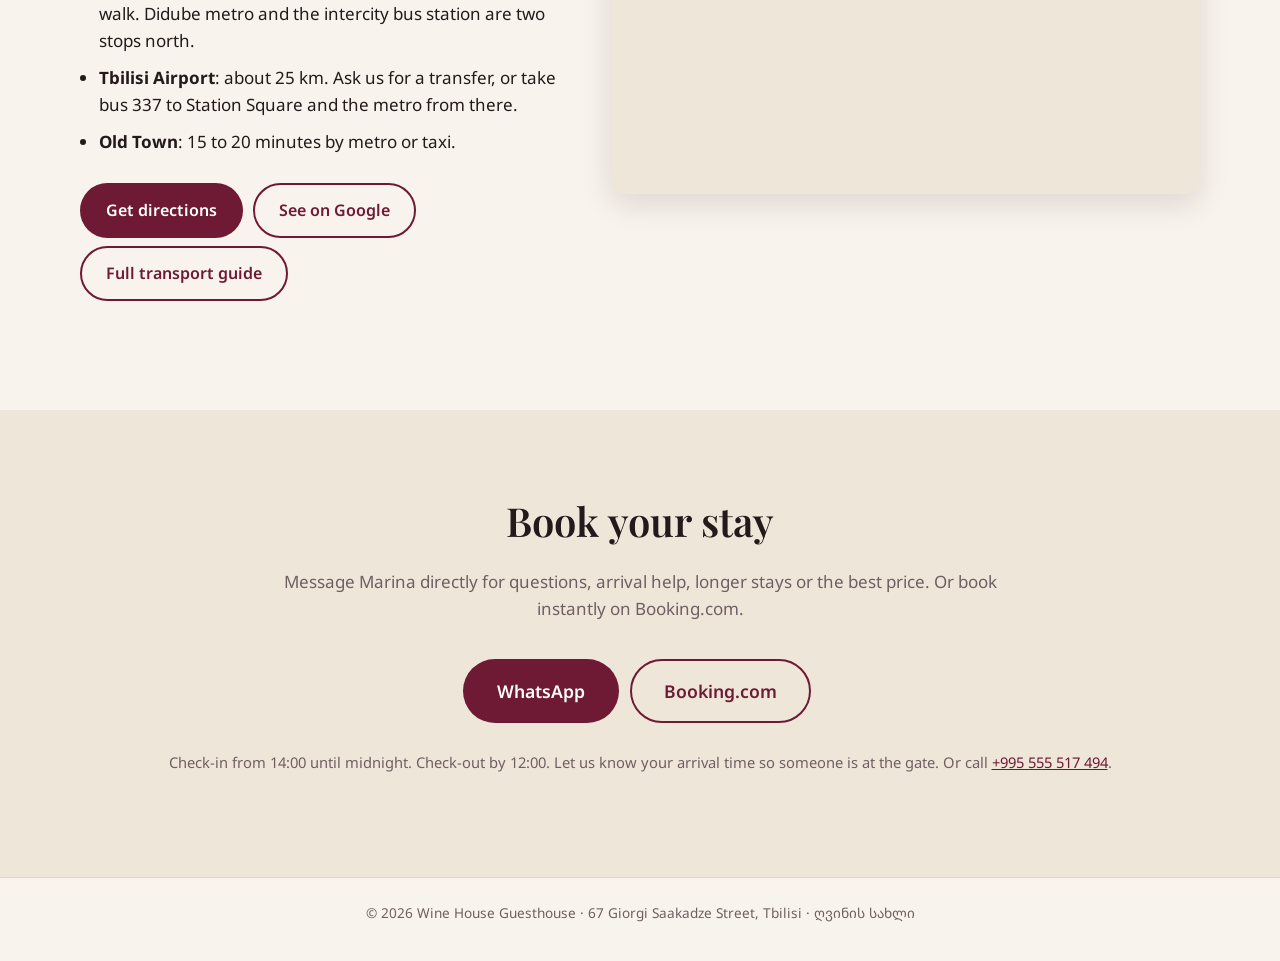
==== commit 0c5017df: "Add room prices per night in GEL to all three languages Co-Authored-By: Claude Fable 5.1 <noreply@an" ====
--- a/index.html
+++ b/index.html
@@ -35,6 +35,7 @@
     },
     "geo": { "@type": "GeoCoordinates", "latitude": 41.736988, "longitude": 44.796784 },
     "telephone": "+995555517494",
+    "priceRange": "70-120 GEL",
     "checkinTime": "14:00",
     "checkoutTime": "12:00",
     "petsAllowed": true,
@@ -110,7 +111,7 @@
   <section id="rooms" class="rooms">
     <div class="container">
       <h2>Rooms</h2>
-      <p class="section-lead">Every room has a private bathroom, fresh linen and towels, heating and air conditioning. Prices and live availability are on Booking.com, or message us directly for the best rate.</p>
+      <p class="section-lead">Every room has a private bathroom, fresh linen and towels, heating and air conditioning. Prices are per room per night. Book on Booking.com, or message us directly for the best rate.</p>
 
       <div class="room-grid">
 
@@ -121,6 +122,7 @@
           <div class="room-body">
             <h3>King Room with Balcony</h3>
             <p class="room-meta">Sleeps 2 · King bed · Private balcony</p>
+            <p class="price"><strong>80 GEL</strong> per night</p>
             <p>Bright room on the upper floor with a king-size bed, a desk, a flat-screen TV and your own balcony over the street.</p>
             <div class="thumbs">
               <a href="img/king-balcony-1.webp" data-full="img/king-balcony-1.webp"><img src="img/king-balcony-1.webp" alt="" loading="lazy"></a>
@@ -138,6 +140,7 @@
           <div class="room-body">
             <h3>King Room</h3>
             <p class="room-meta">Sleeps 2 · King bed · En-suite bathroom</p>
+            <p class="price"><strong>80 GEL</strong> per night</p>
             <p>A warm, quiet room with a king-size bed, a sitting corner by the window, a TV and a tiled en-suite bathroom with a heated towel rail.</p>
             <div class="thumbs">
               <a href="img/king-3.webp" data-full="img/king-3.webp"><img src="img/king-3.webp" alt="" loading="lazy"></a>
@@ -155,6 +158,7 @@
           <div class="room-body">
             <h3>Budget Double Room</h3>
             <p class="room-meta">Sleeps 2 · Double bed · Private bathroom</p>
+            <p class="price"><strong>70 GEL</strong> per night</p>
             <p>Simple and comfortable: a double bed, wardrobe, parquet floor and a private shower room. The best-value way to stay at Wine House.</p>
             <div class="thumbs">
               <a href="img/budget-double-5.webp" data-full="img/budget-double-5.webp"><img src="img/budget-double-5.webp" alt="" loading="lazy"></a>
@@ -172,6 +176,7 @@
           <div class="room-body">
             <h3>Superior Quadruple Room</h3>
             <p class="room-meta">Sleeps 4 · Double bed + 2 singles · Two rooms</p>
+            <p class="price"><strong>120 GEL</strong> per night</p>
             <p>Two connected rooms for a family or friends: a double bedroom with its own bathroom, and a twin room with two single beds.</p>
             <div class="thumbs">
               <a href="img/quadruple-6.webp" data-full="img/quadruple-6.webp"><img src="img/quadruple-6.webp" alt="" loading="lazy"></a>
@@ -189,6 +194,7 @@
           <div class="room-body">
             <h3>Family Apartment</h3>
             <p class="room-meta">Sleeps up to 6 · Double bed + singles · Kitchen and living room</p>
+            <p class="price"><strong>120 GEL</strong> per night</p>
             <p>The biggest space in the house: a grand high-ceilinged bedroom with a chandelier, a double bed and single beds, plus a separate living room with sofa, dining table and a fully equipped kitchen. Ideal for families and small groups.</p>
             <div class="thumbs">
               <a href="img/family-3.webp" data-full="img/family-3.webp"><img src="img/family-3.webp" alt="" loading="lazy"></a>
--- a/style.css
+++ b/style.css
@@ -210,3 +210,5 @@
 .dots { position: absolute; left: 0; right: 0; top: calc(75cqw - 1.4rem); display: flex; justify-content: center; gap: .4rem; pointer-events: none; }
 .dots button { width: .6rem; height: .6rem; border-radius: 50%; border: 0; background: rgba(255,255,255,.55); padding: 0; cursor: pointer; pointer-events: auto; }
 .dots button.on { background: #fff; }
+.price { font-size: 1.05rem; margin: -.2rem 0 .7rem; }
+.price strong { color: var(--wine-deep); font-size: 1.2rem; }
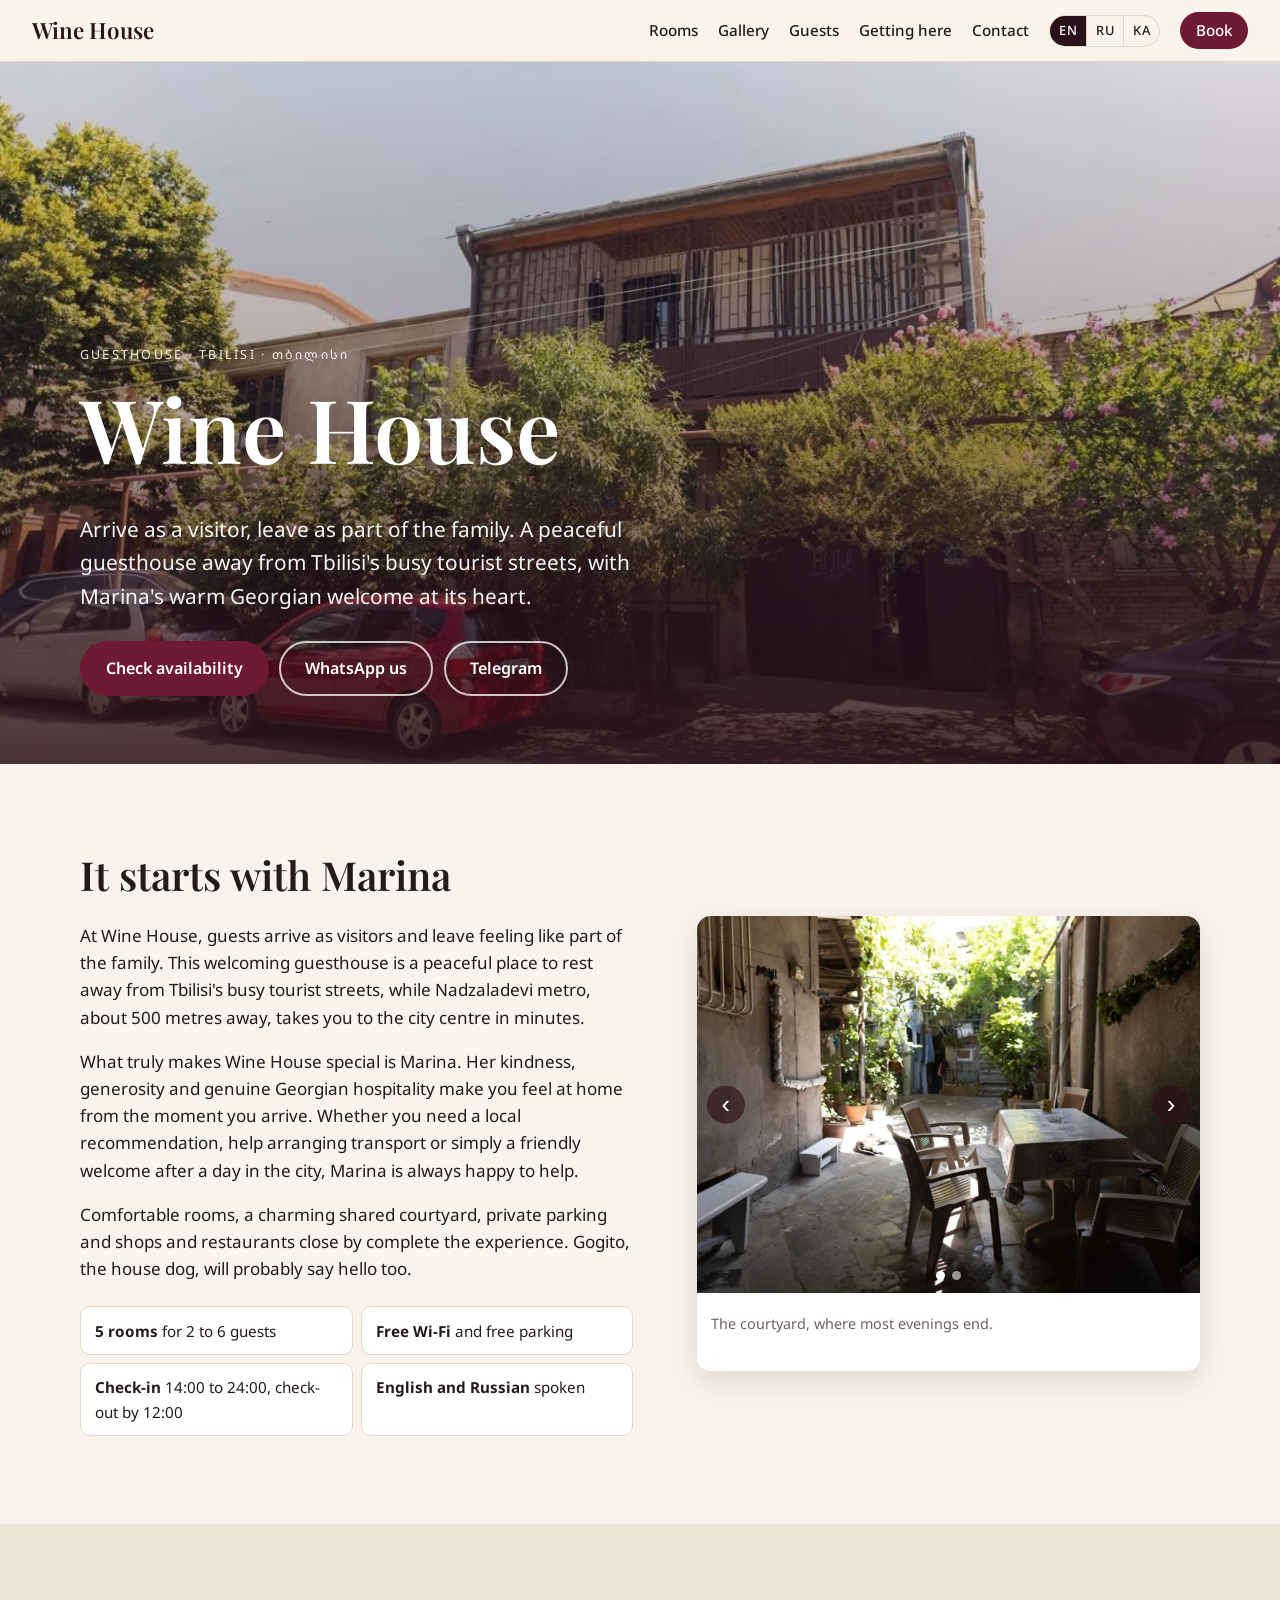
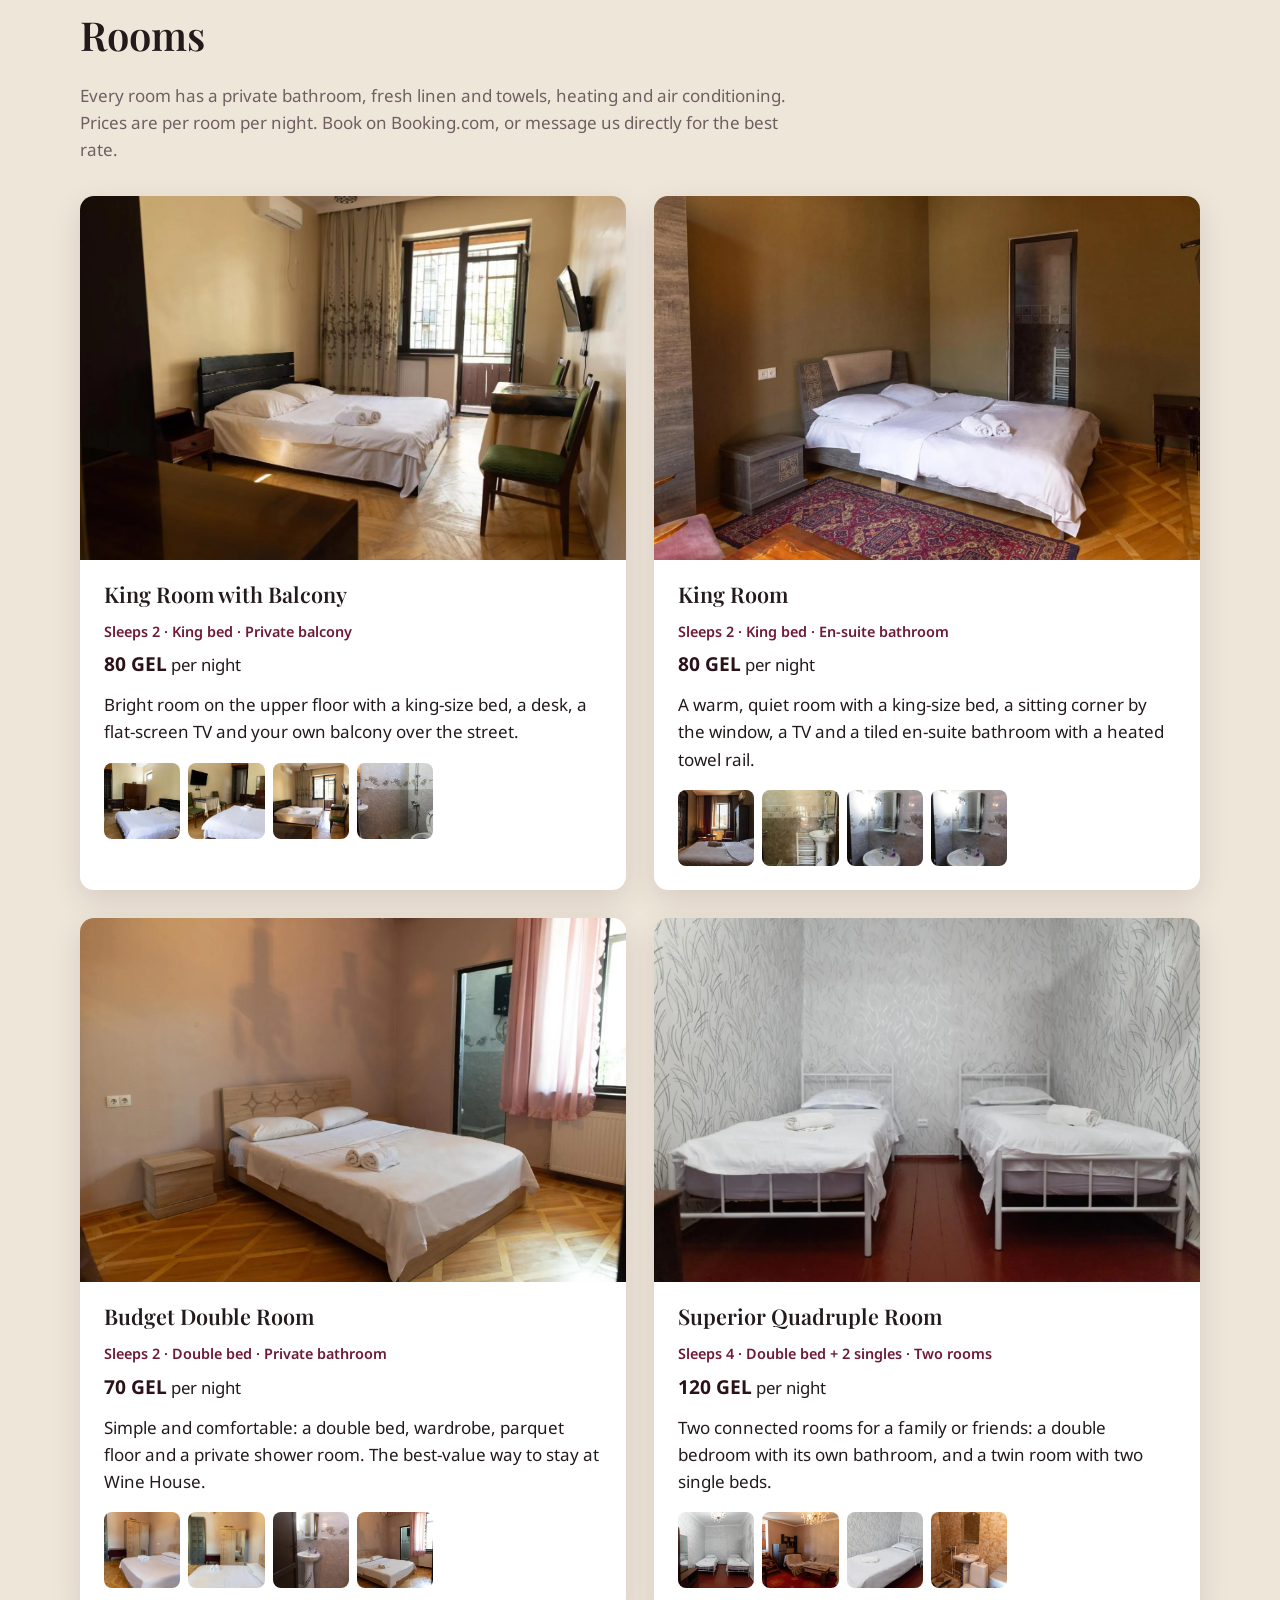
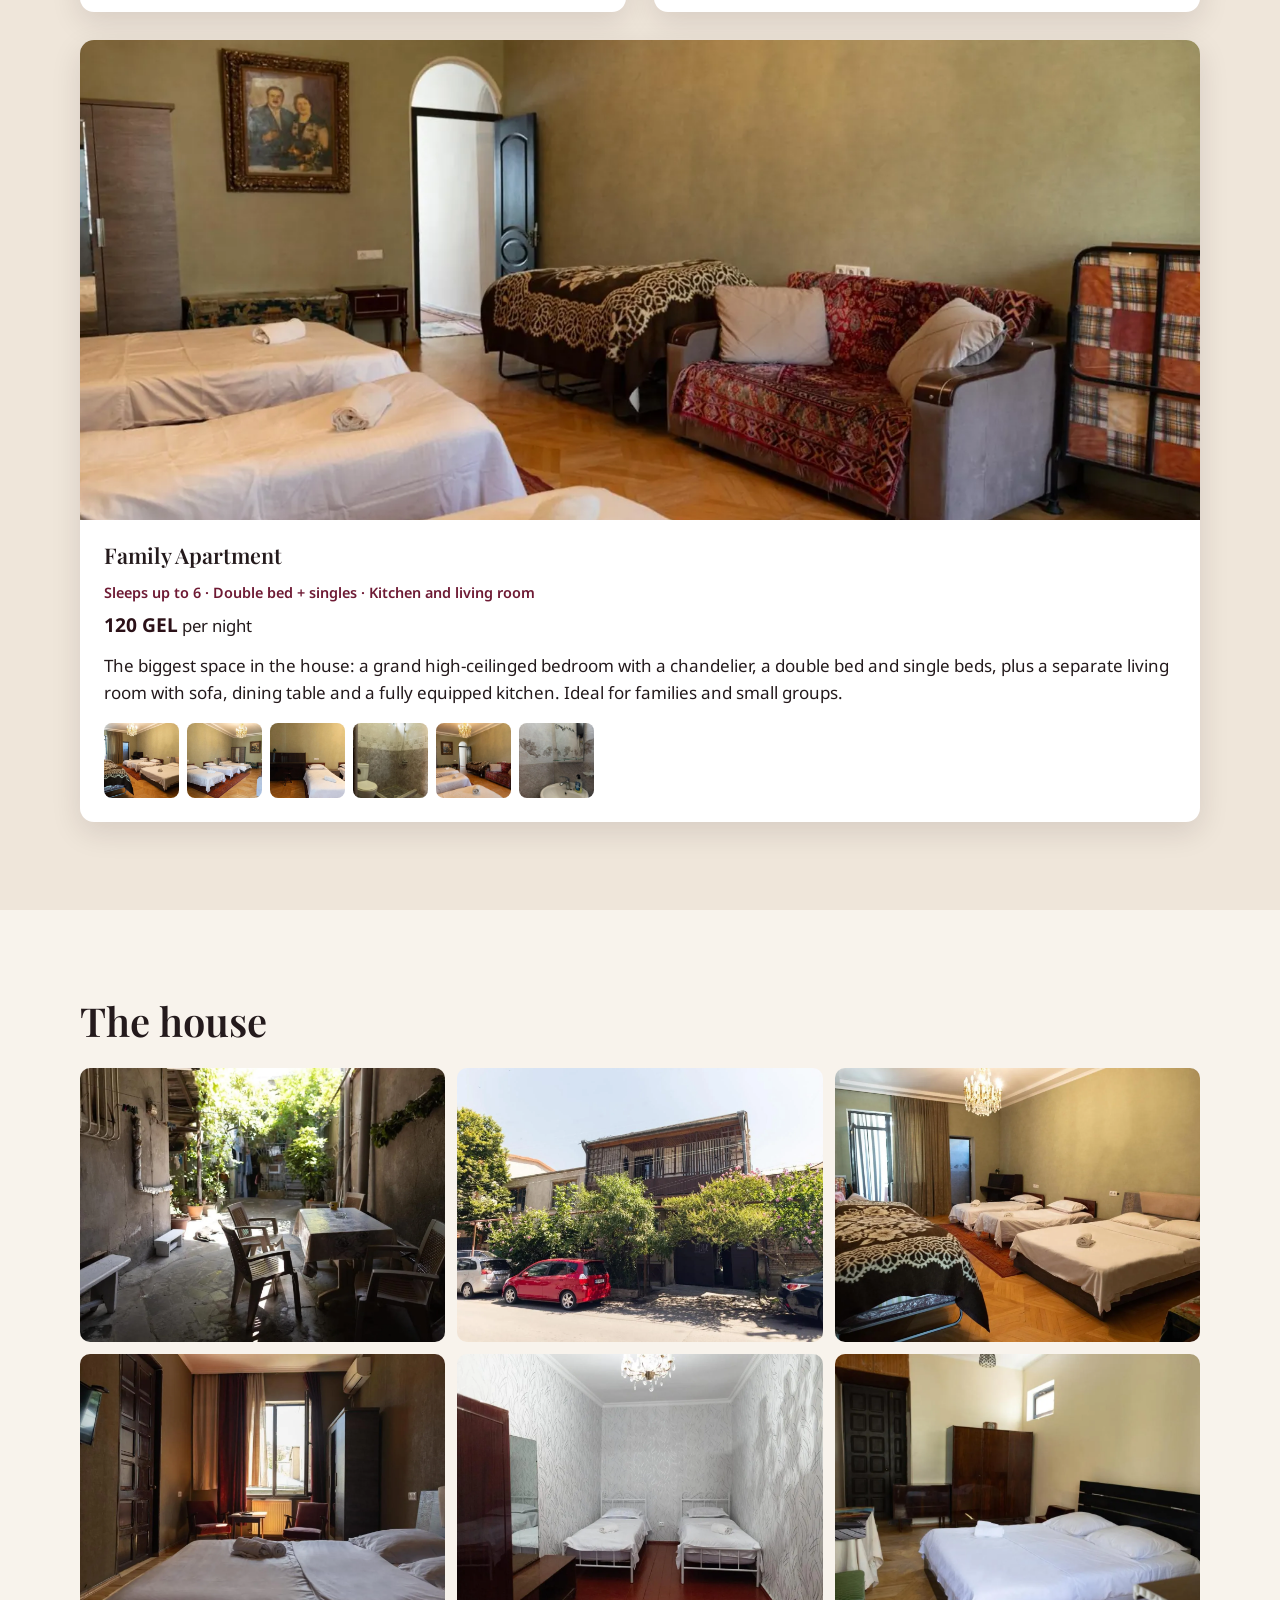
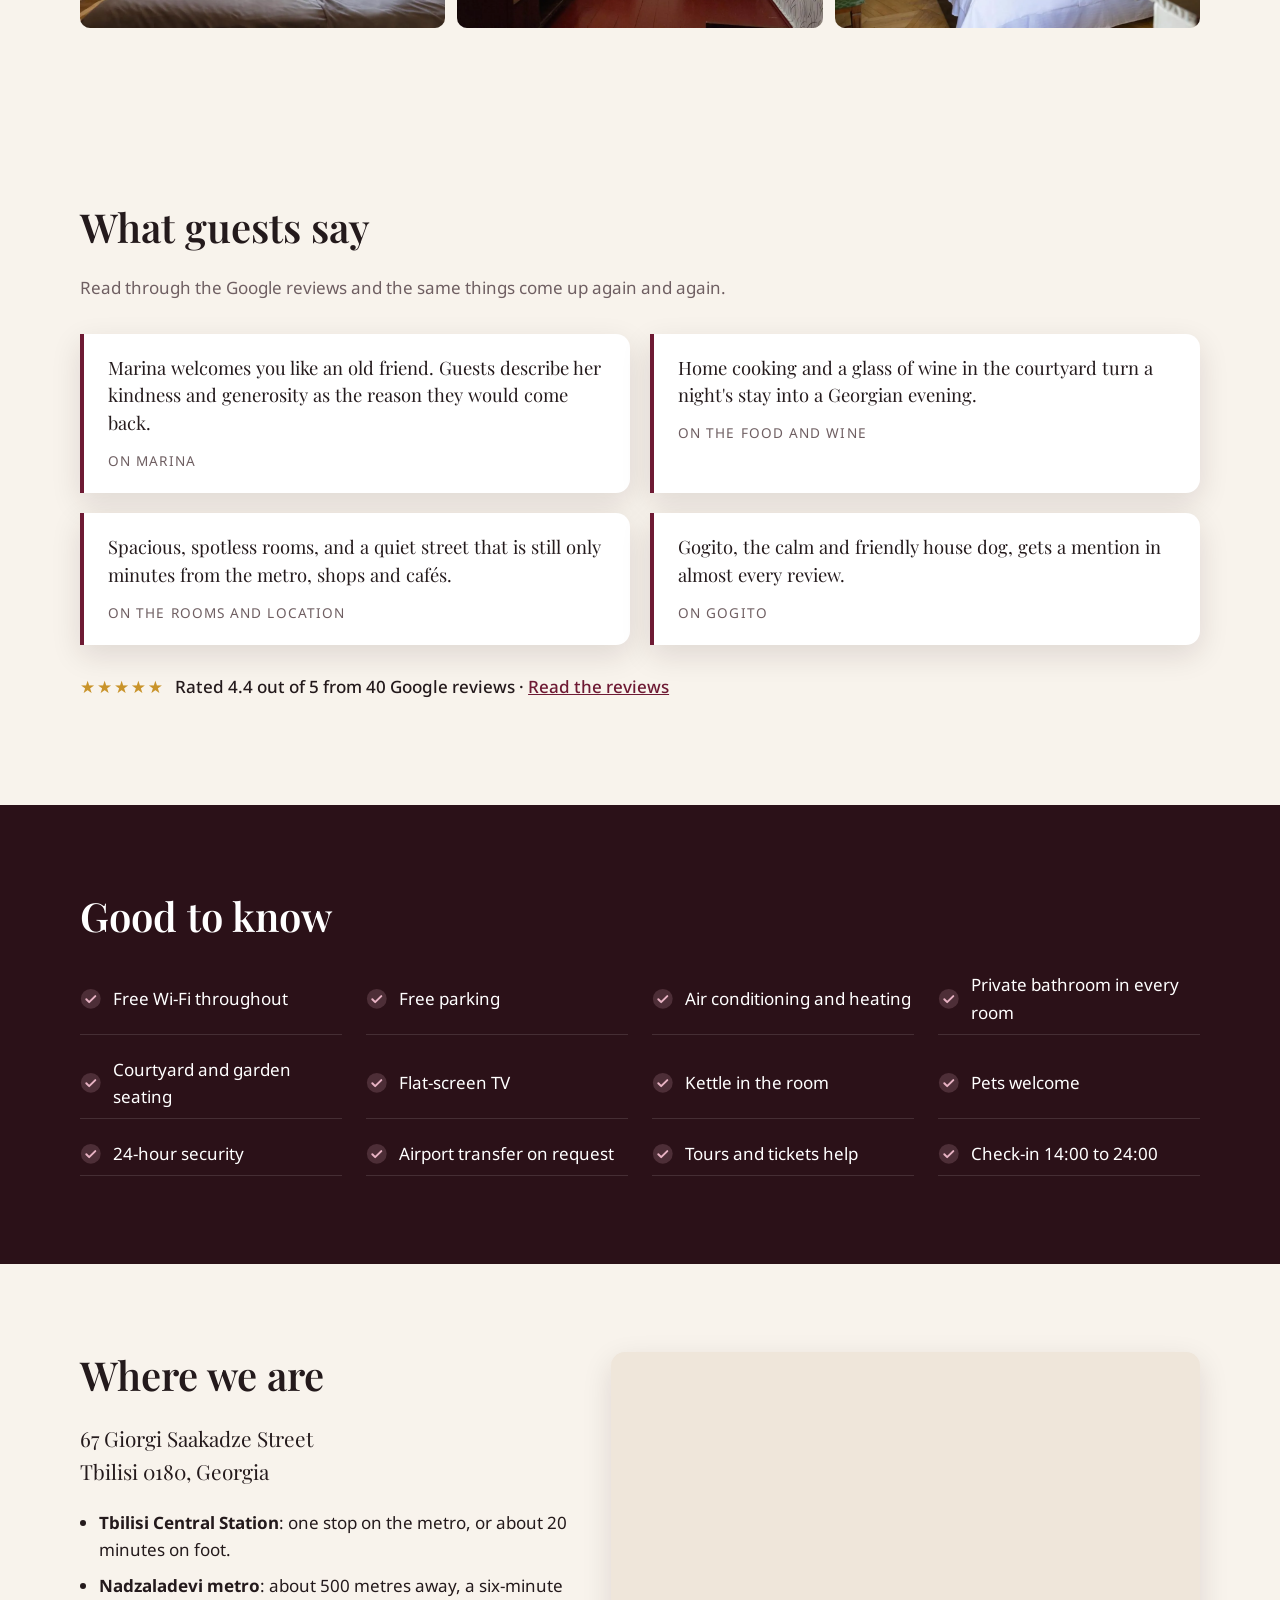
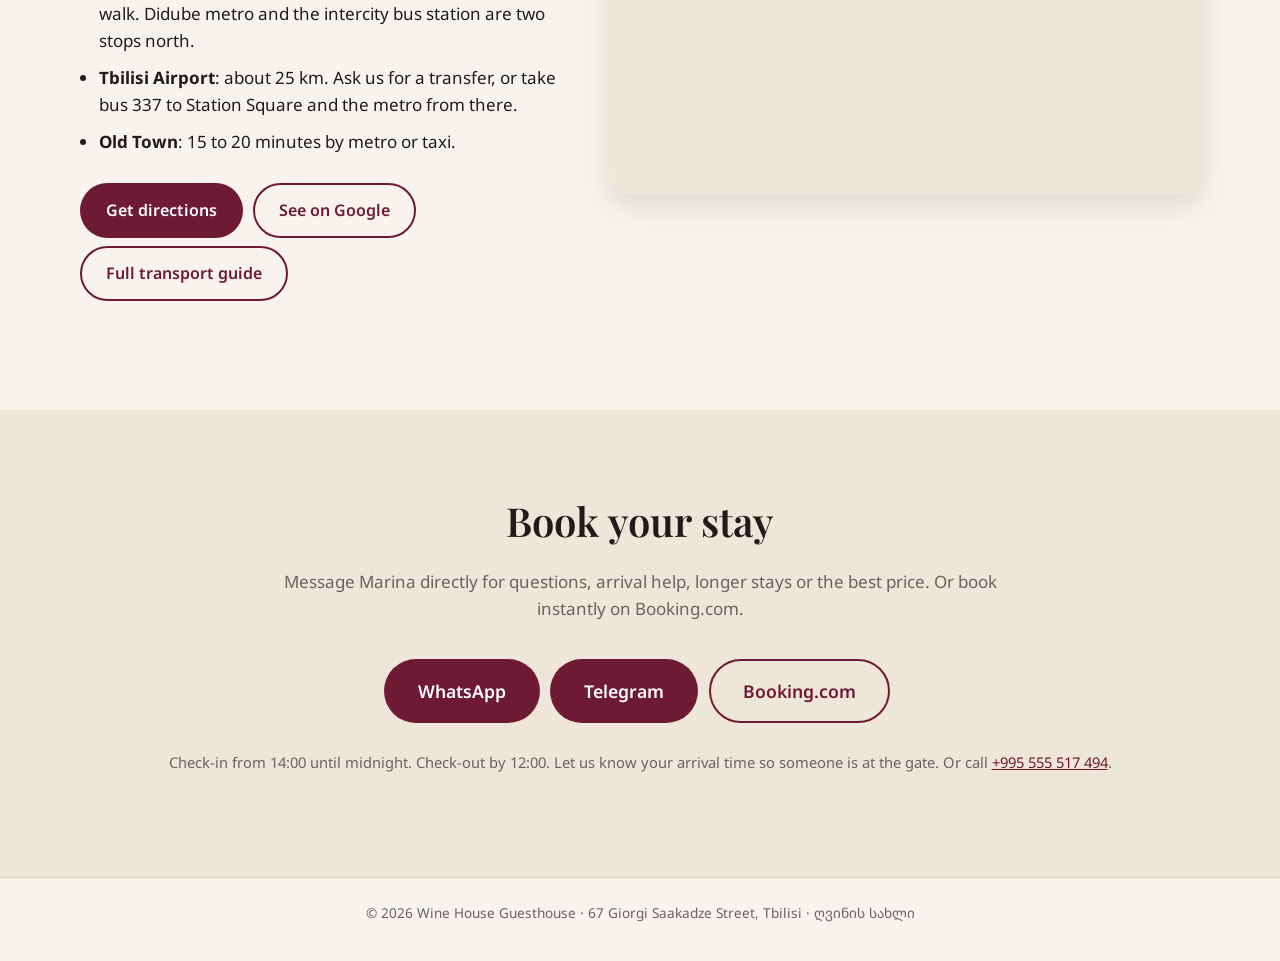
==== commit 8bf10e1f: "Add Telegram contact button beside WhatsApp on every page Co-Authored-By: Claude Fable 5.1 <noreply@" ====
--- a/index.html
+++ b/index.html
@@ -74,6 +74,7 @@
       <div class="hero-actions">
         <a class="btn btn-primary" href="https://www.booking.com/hotel/ge/royal-arch.html" target="_blank" rel="noopener">Check availability</a>
         <a class="btn btn-ghost" href="https://wa.me/995555517494" target="_blank" rel="noopener">WhatsApp us</a>
+        <a class="btn btn-ghost" href="https://t.me/+995555517494" target="_blank" rel="noopener">Telegram</a>
       </div>
     </div>
   </section>
@@ -298,6 +299,7 @@
       <p class="section-lead">Message Marina directly for questions, arrival help, longer stays or the best price. Or book instantly on Booking.com.</p>
       <div class="contact-actions">
         <a class="btn btn-primary btn-lg" href="https://wa.me/995555517494" target="_blank" rel="noopener">WhatsApp</a>
+        <a class="btn btn-primary btn-lg" href="https://t.me/+995555517494" target="_blank" rel="noopener">Telegram</a>
         <a class="btn btn-ghost btn-lg" href="https://www.booking.com/hotel/ge/royal-arch.html" target="_blank" rel="noopener">Booking.com</a>
       </div>
       <p class="small">Check-in from 14:00 until midnight. Check-out by 12:00. Let us know your arrival time so someone is at the gate. Or call <a href="tel:+995555517494">+995 555 517 494</a>.</p>
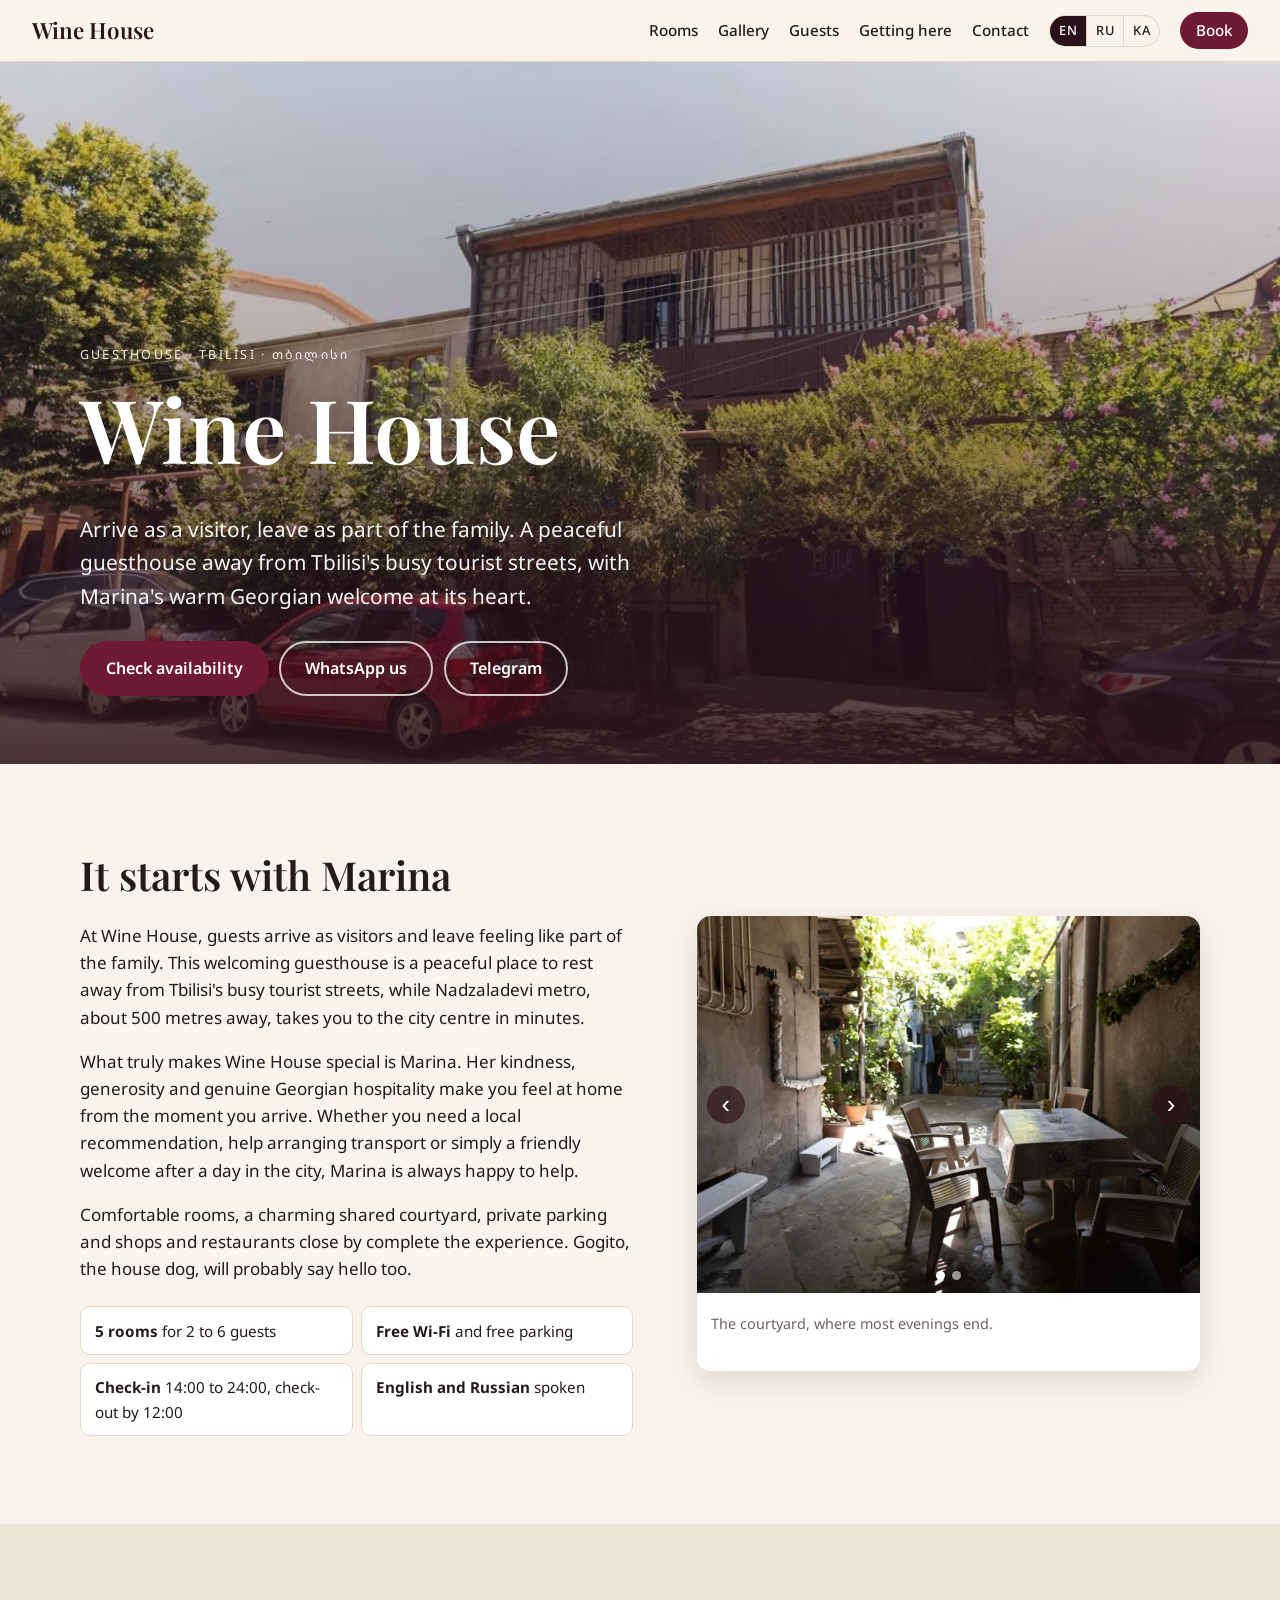
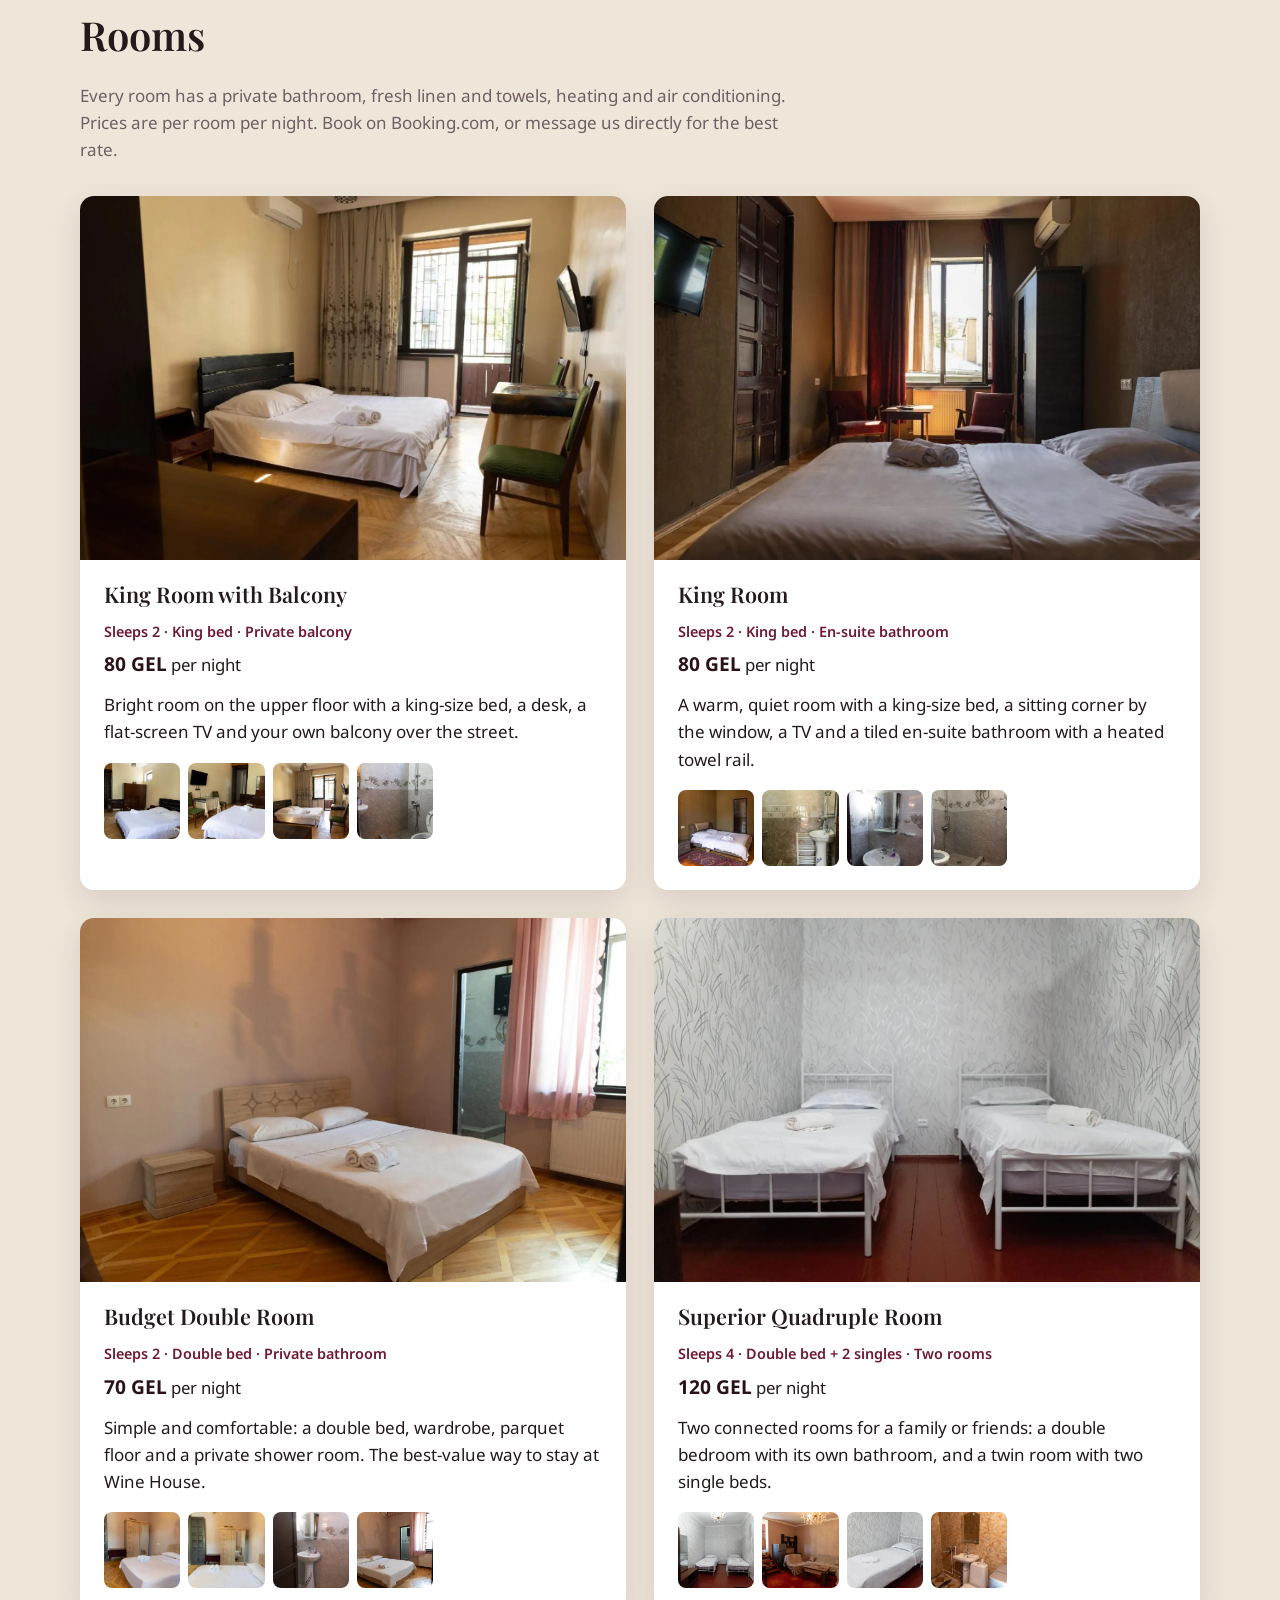
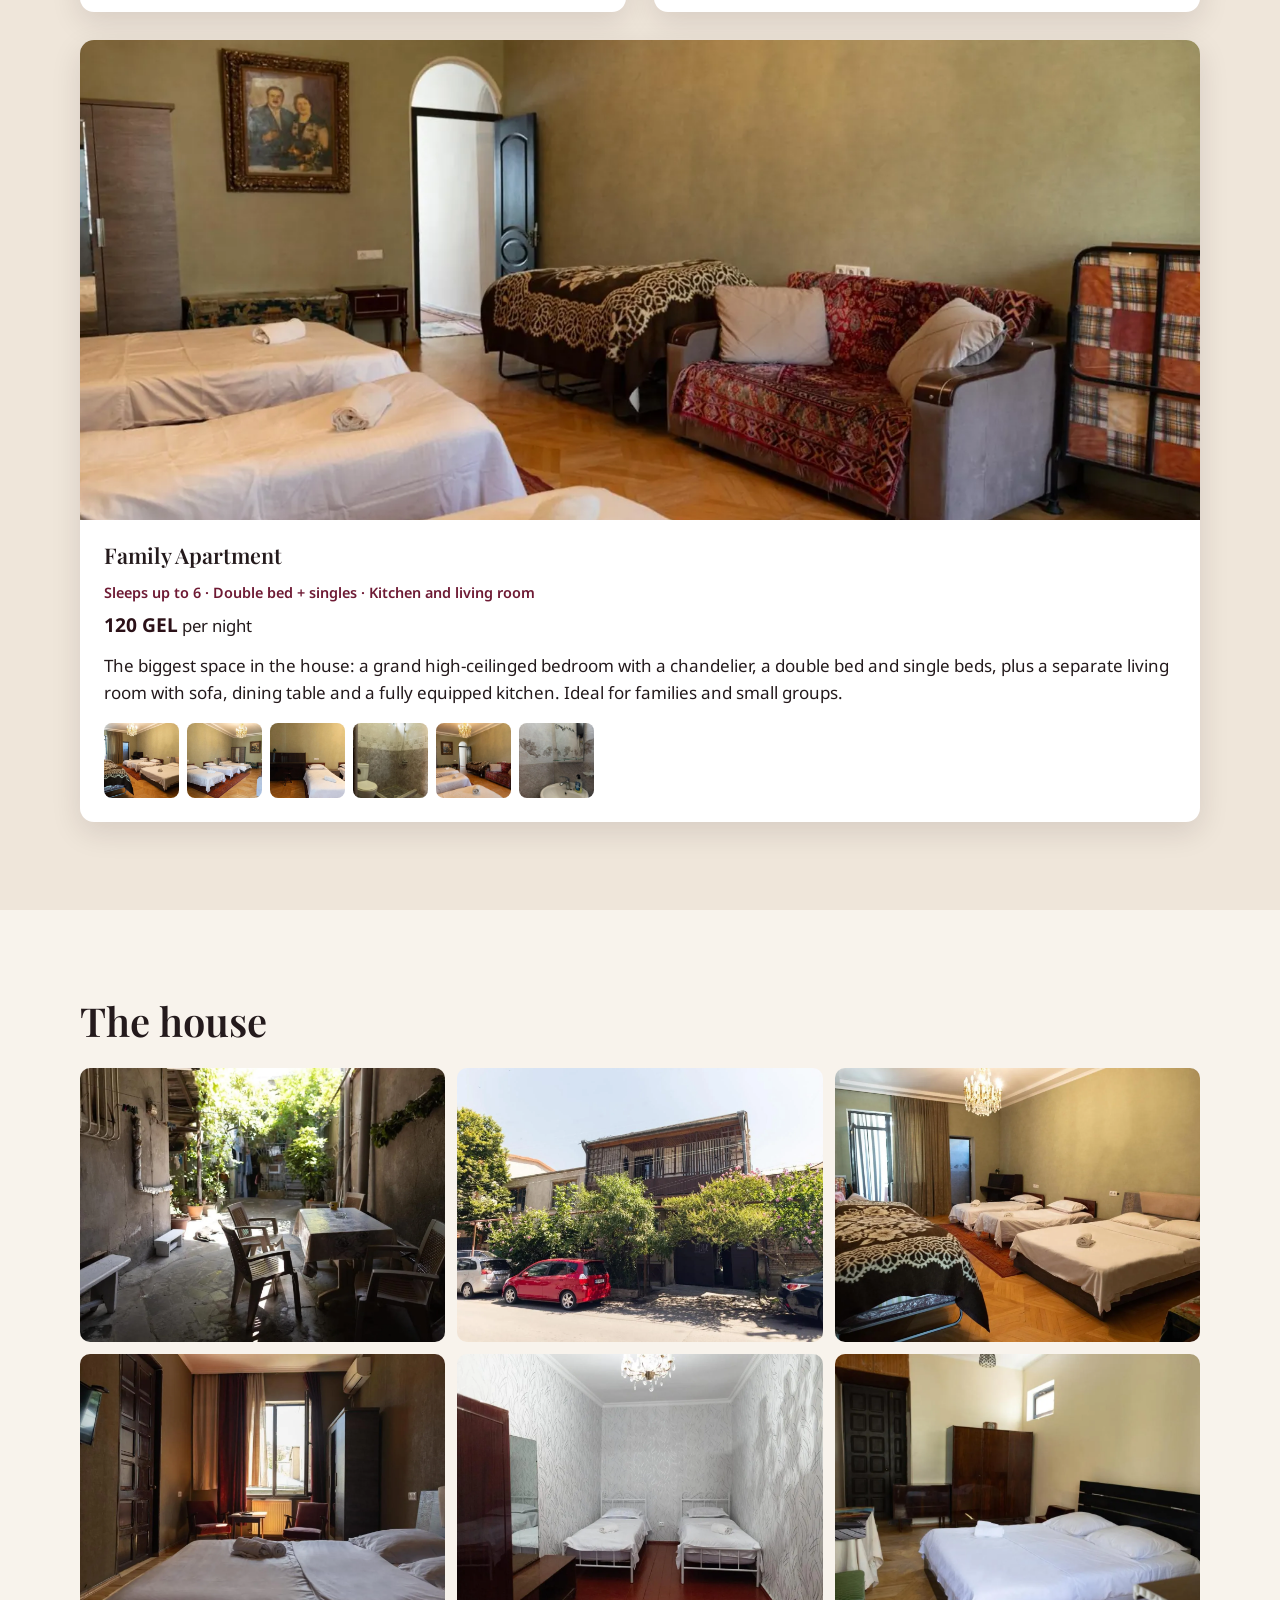
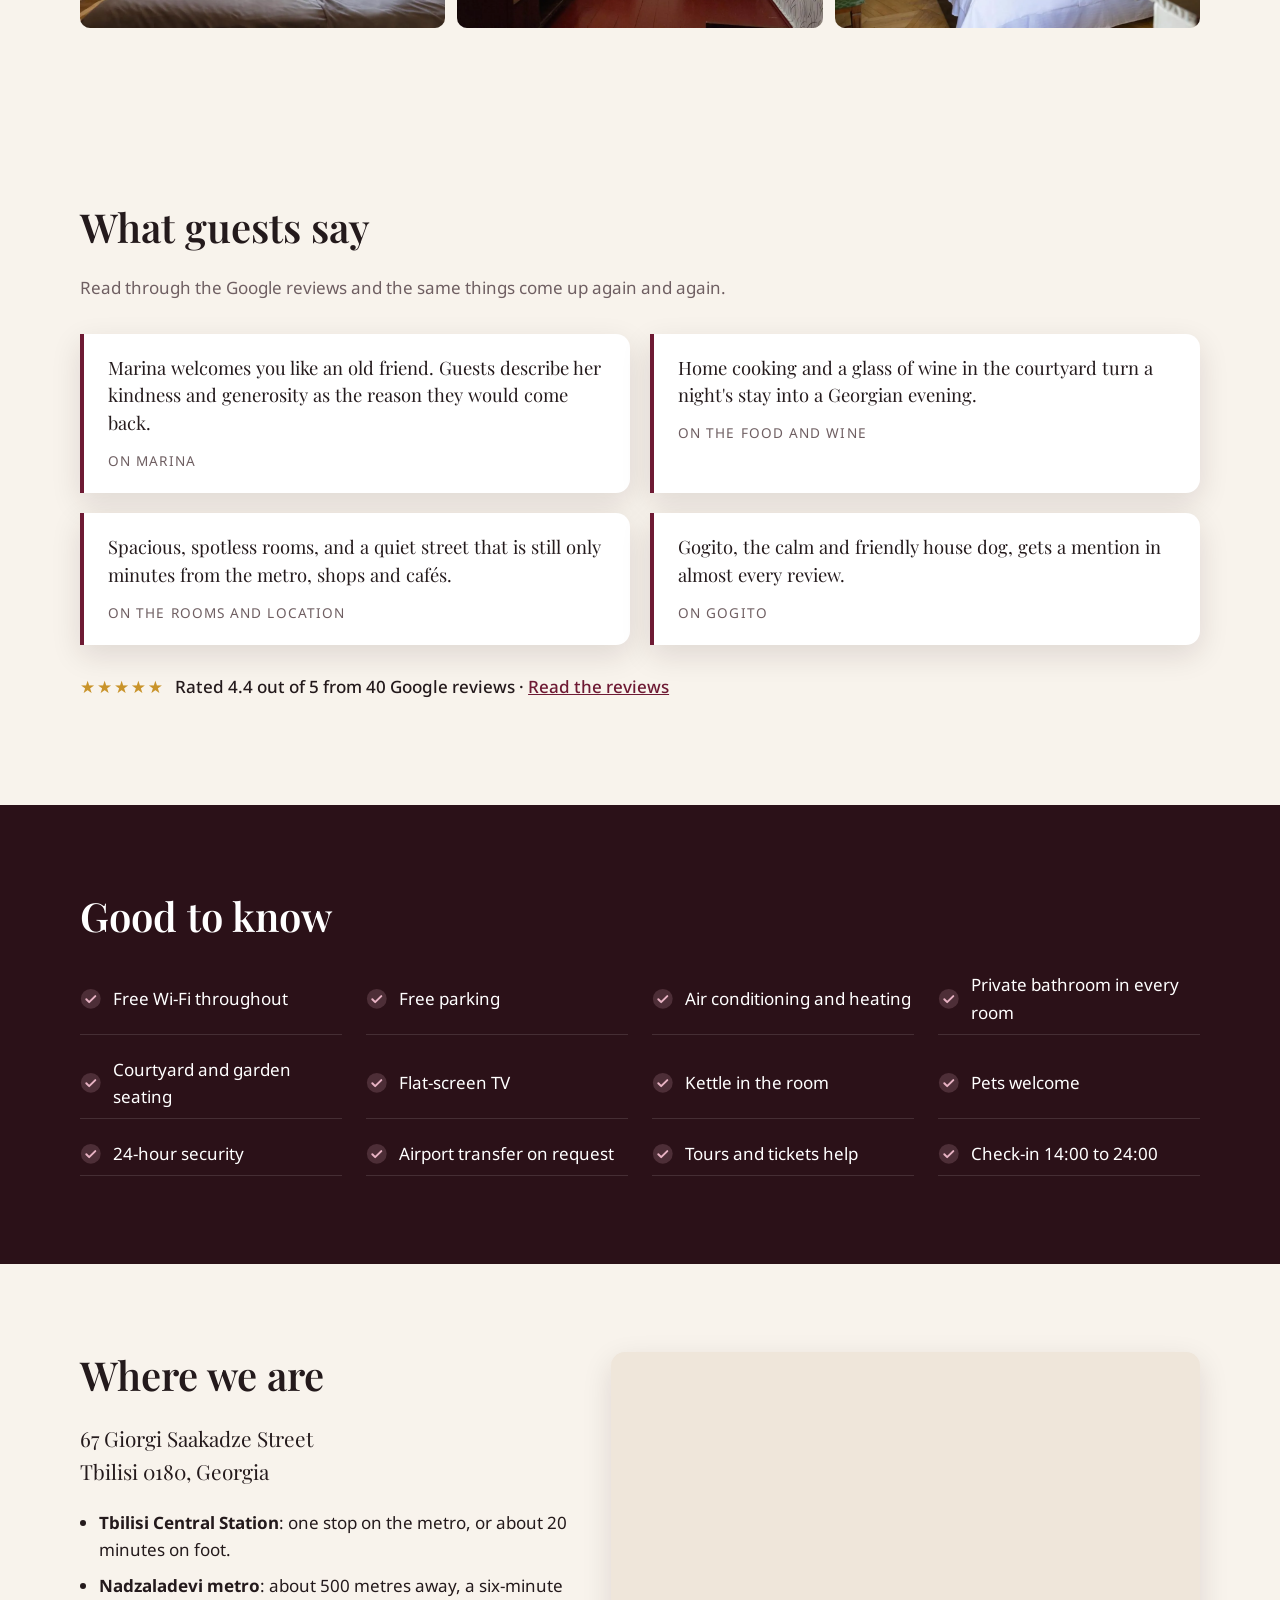
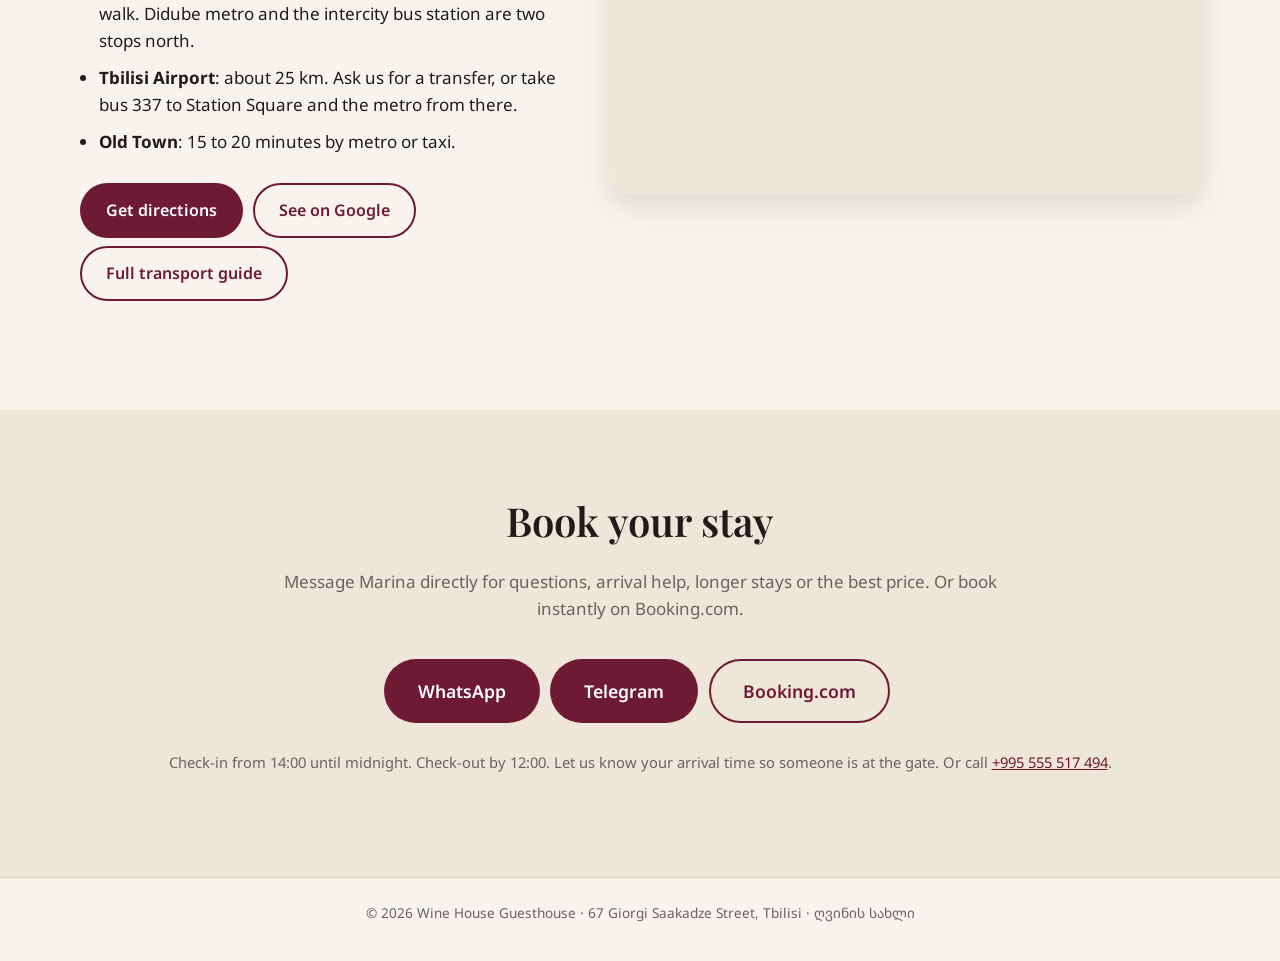
==== commit 628d7a3f: "King Room: use the window shot as cover, drop duplicated bathroom photo from the card Co-Authored-By" ====
--- a/index.html
+++ b/index.html
@@ -135,8 +135,8 @@
         </article>
 
         <article class="room">
-          <a class="room-cover" href="img/king-1.webp" data-full="img/king-1.webp">
-            <img src="img/king-1.webp" alt="King room with olive walls, king bed, carpet and en-suite bathroom" width="1600" height="1066" loading="lazy">
+          <a class="room-cover" href="img/king-3.webp" data-full="img/king-3.webp">
+            <img src="img/king-3.webp" alt="King room with olive walls, king bed, carpet and en-suite bathroom" width="1536" height="1025" loading="lazy">
           </a>
           <div class="room-body">
             <h3>King Room</h3>
@@ -144,10 +144,10 @@
             <p class="price"><strong>80 GEL</strong> per night</p>
             <p>A warm, quiet room with a king-size bed, a sitting corner by the window, a TV and a tiled en-suite bathroom with a heated towel rail.</p>
             <div class="thumbs">
-              <a href="img/king-3.webp" data-full="img/king-3.webp"><img src="img/king-3.webp" alt="" loading="lazy"></a>
+              <a href="img/king-1.webp" data-full="img/king-1.webp"><img src="img/king-1.webp" alt="" loading="lazy"></a>
               <a href="img/king-2.webp" data-full="img/king-2.webp"><img src="img/king-2.webp" alt="" loading="lazy"></a>
               <a href="img/king-bath-1.webp" data-full="img/king-bath-1.webp"><img src="img/king-bath-1.webp" alt="" loading="lazy"></a>
-              <a href="img/king-6.webp" data-full="img/king-6.webp"><img src="img/king-6.webp" alt="" loading="lazy"></a>
+              <a href="img/king-bath-2.webp" data-full="img/king-bath-2.webp"><img src="img/king-bath-2.webp" alt="" loading="lazy"></a>
             </div>
           </div>
         </article>
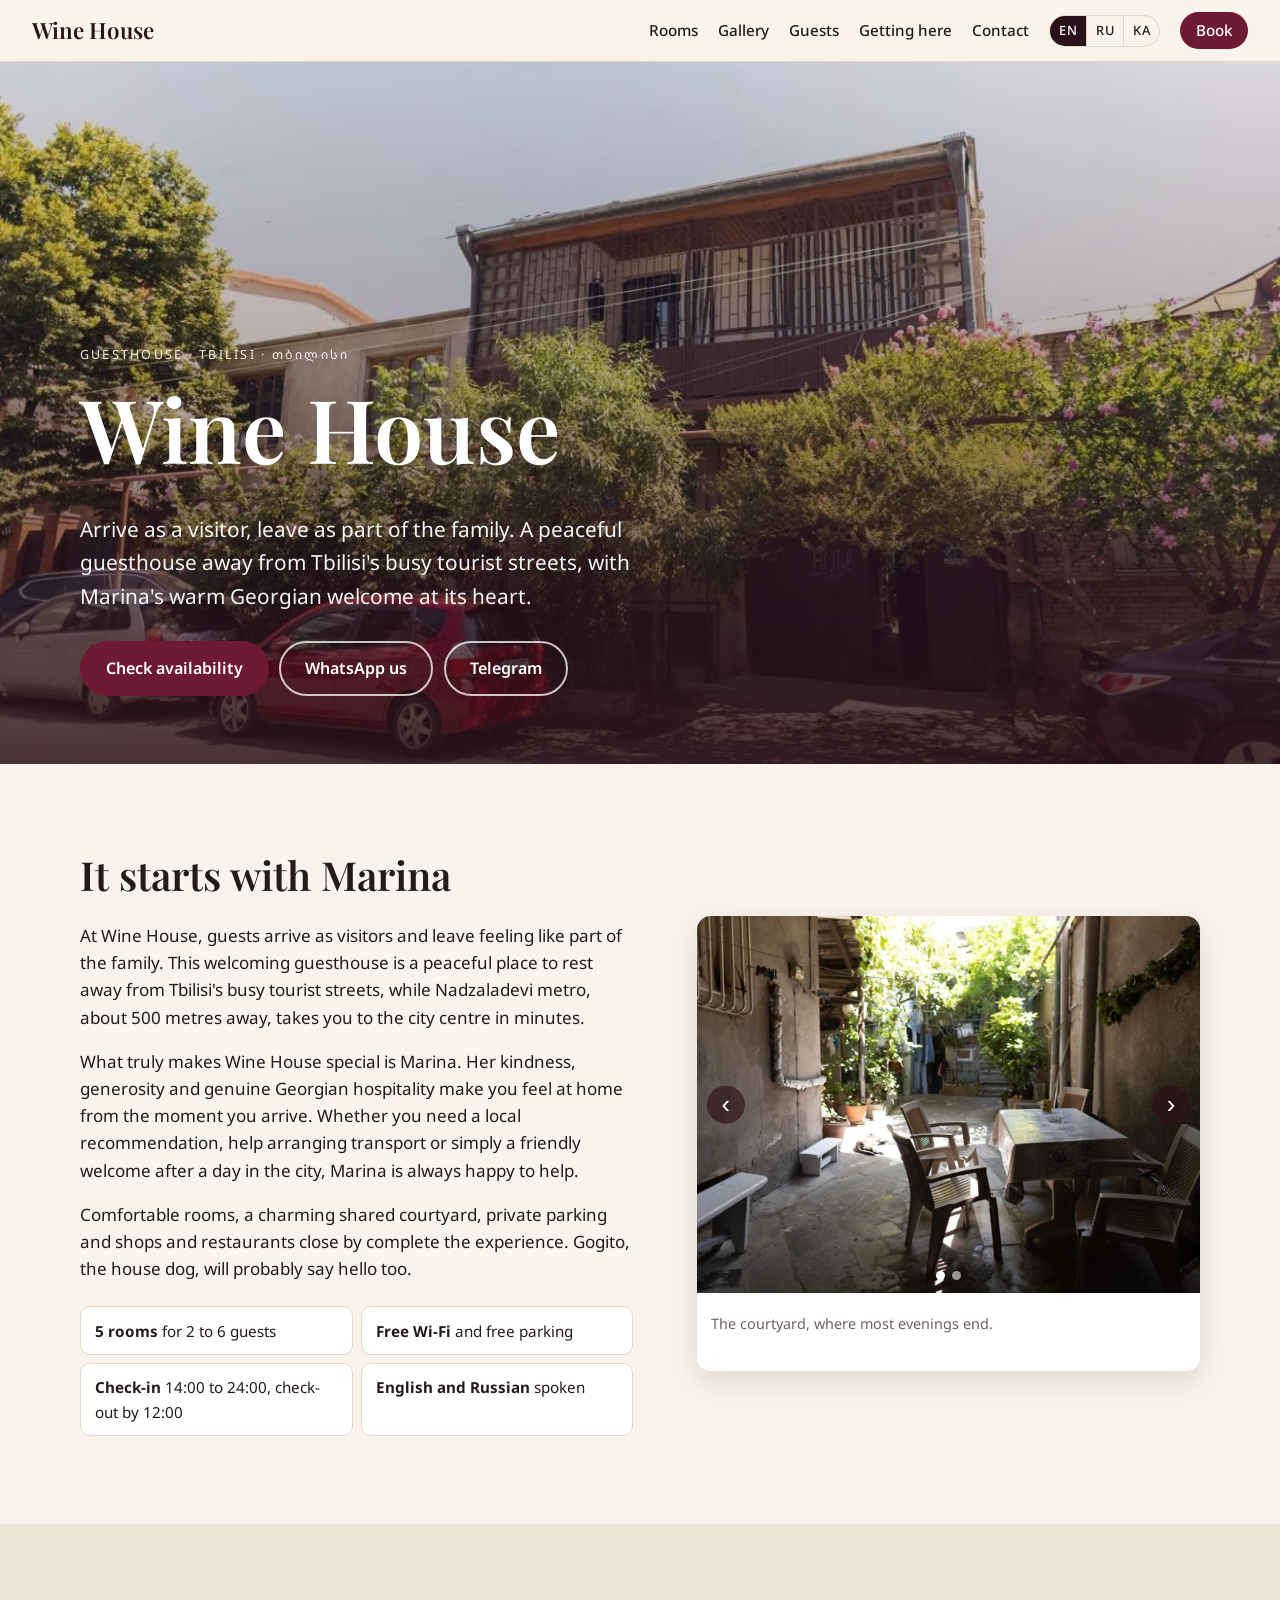
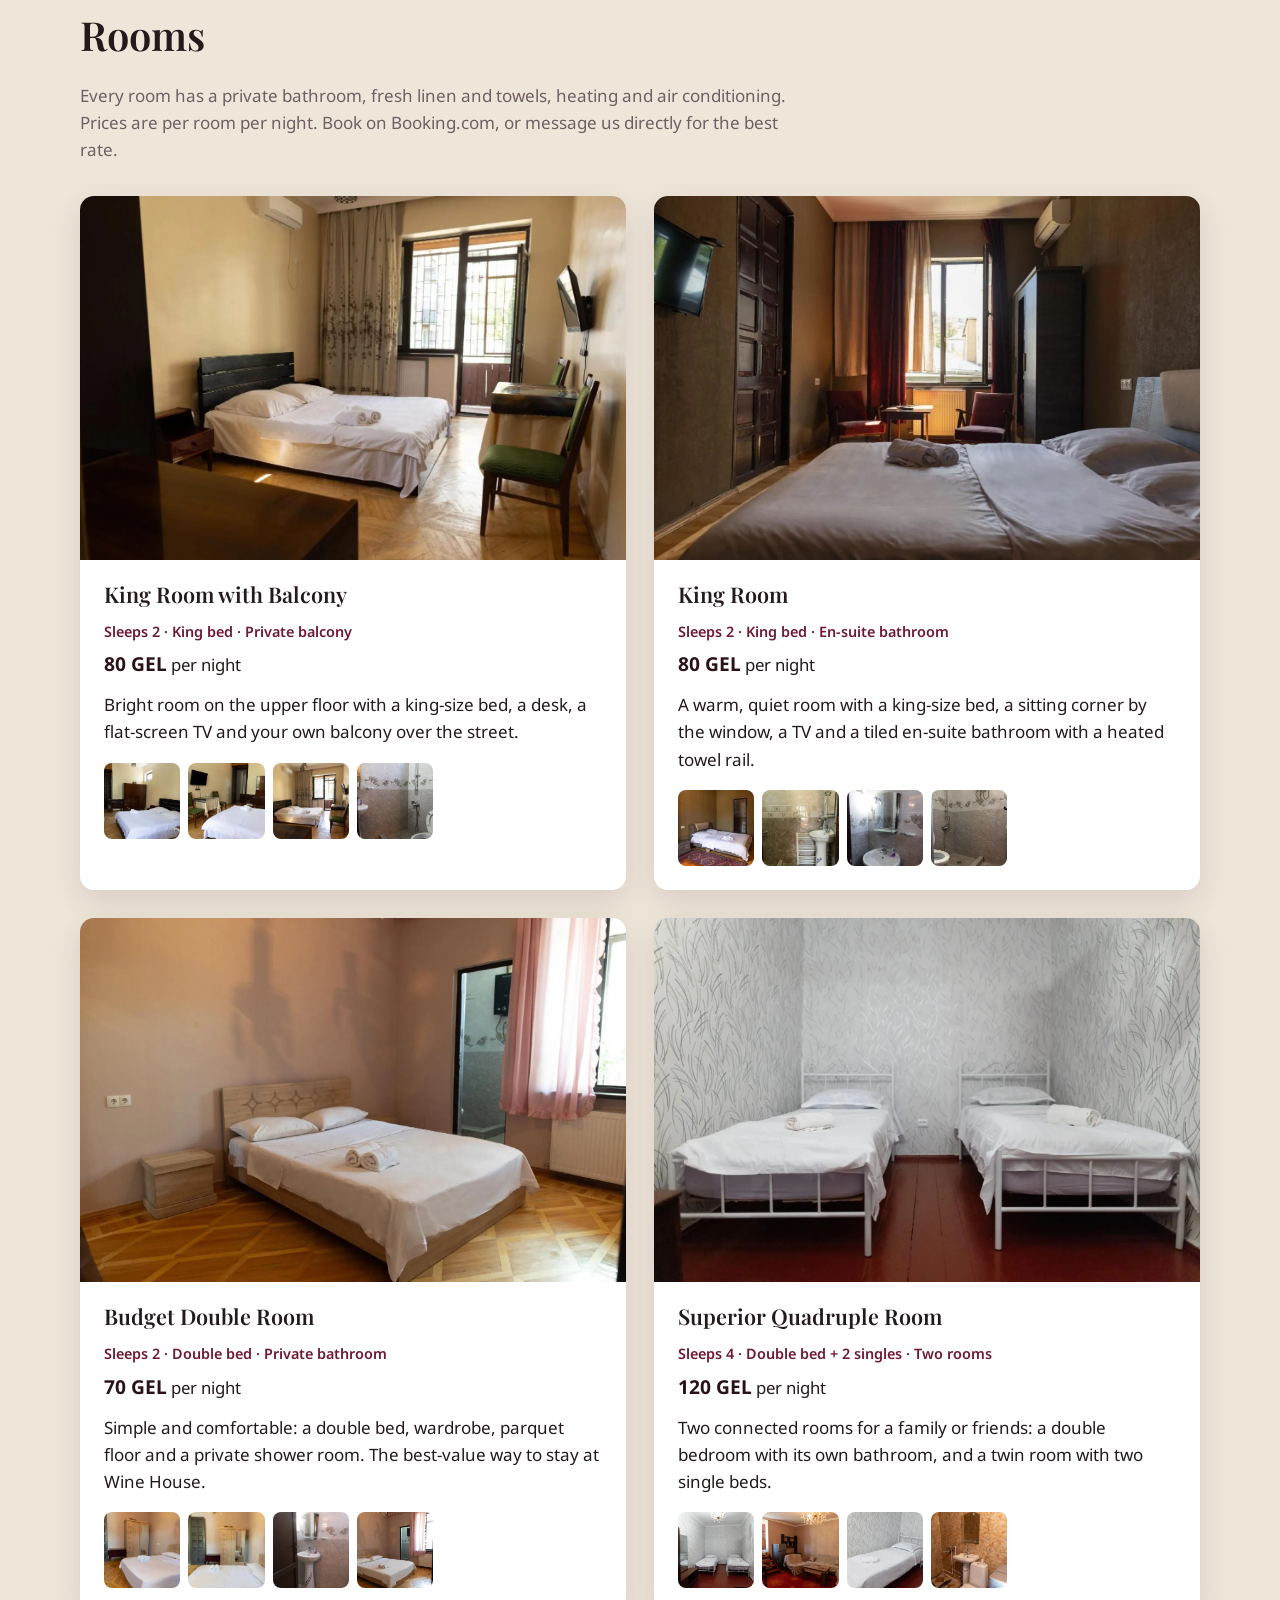
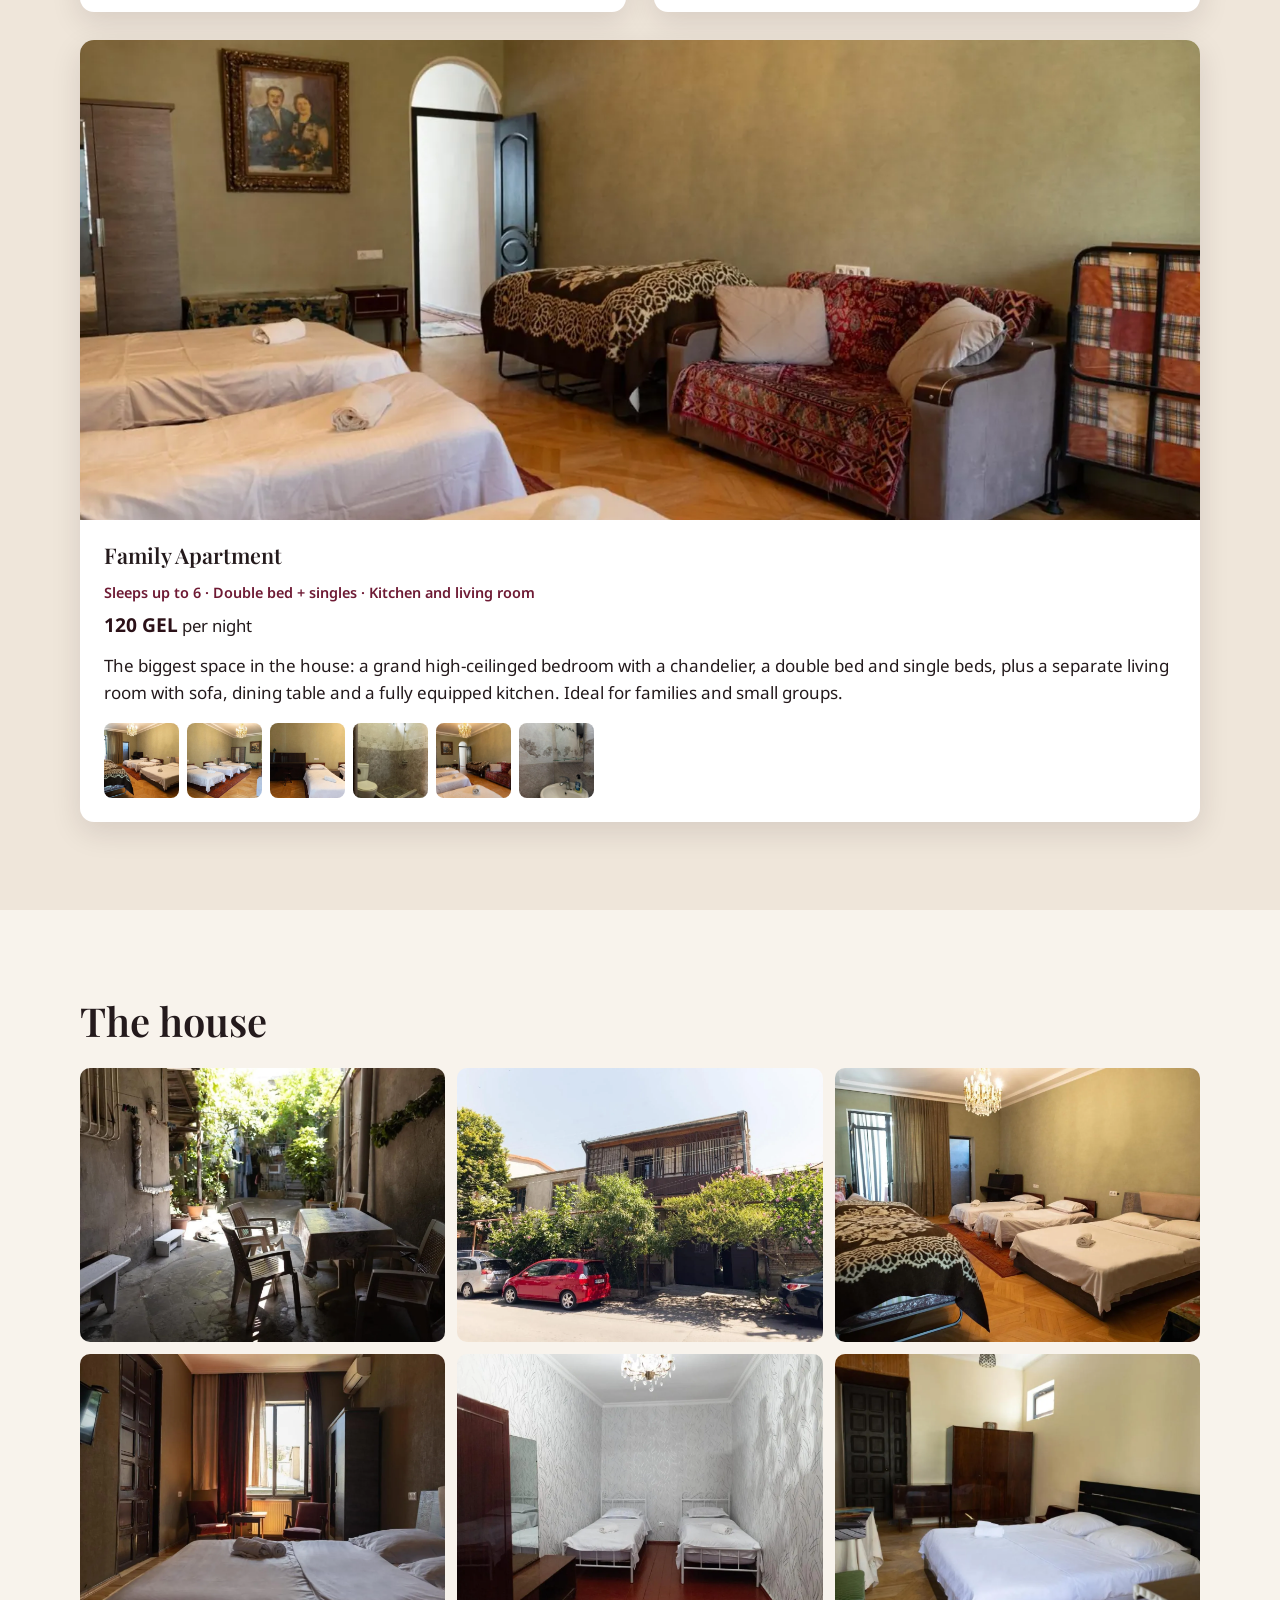
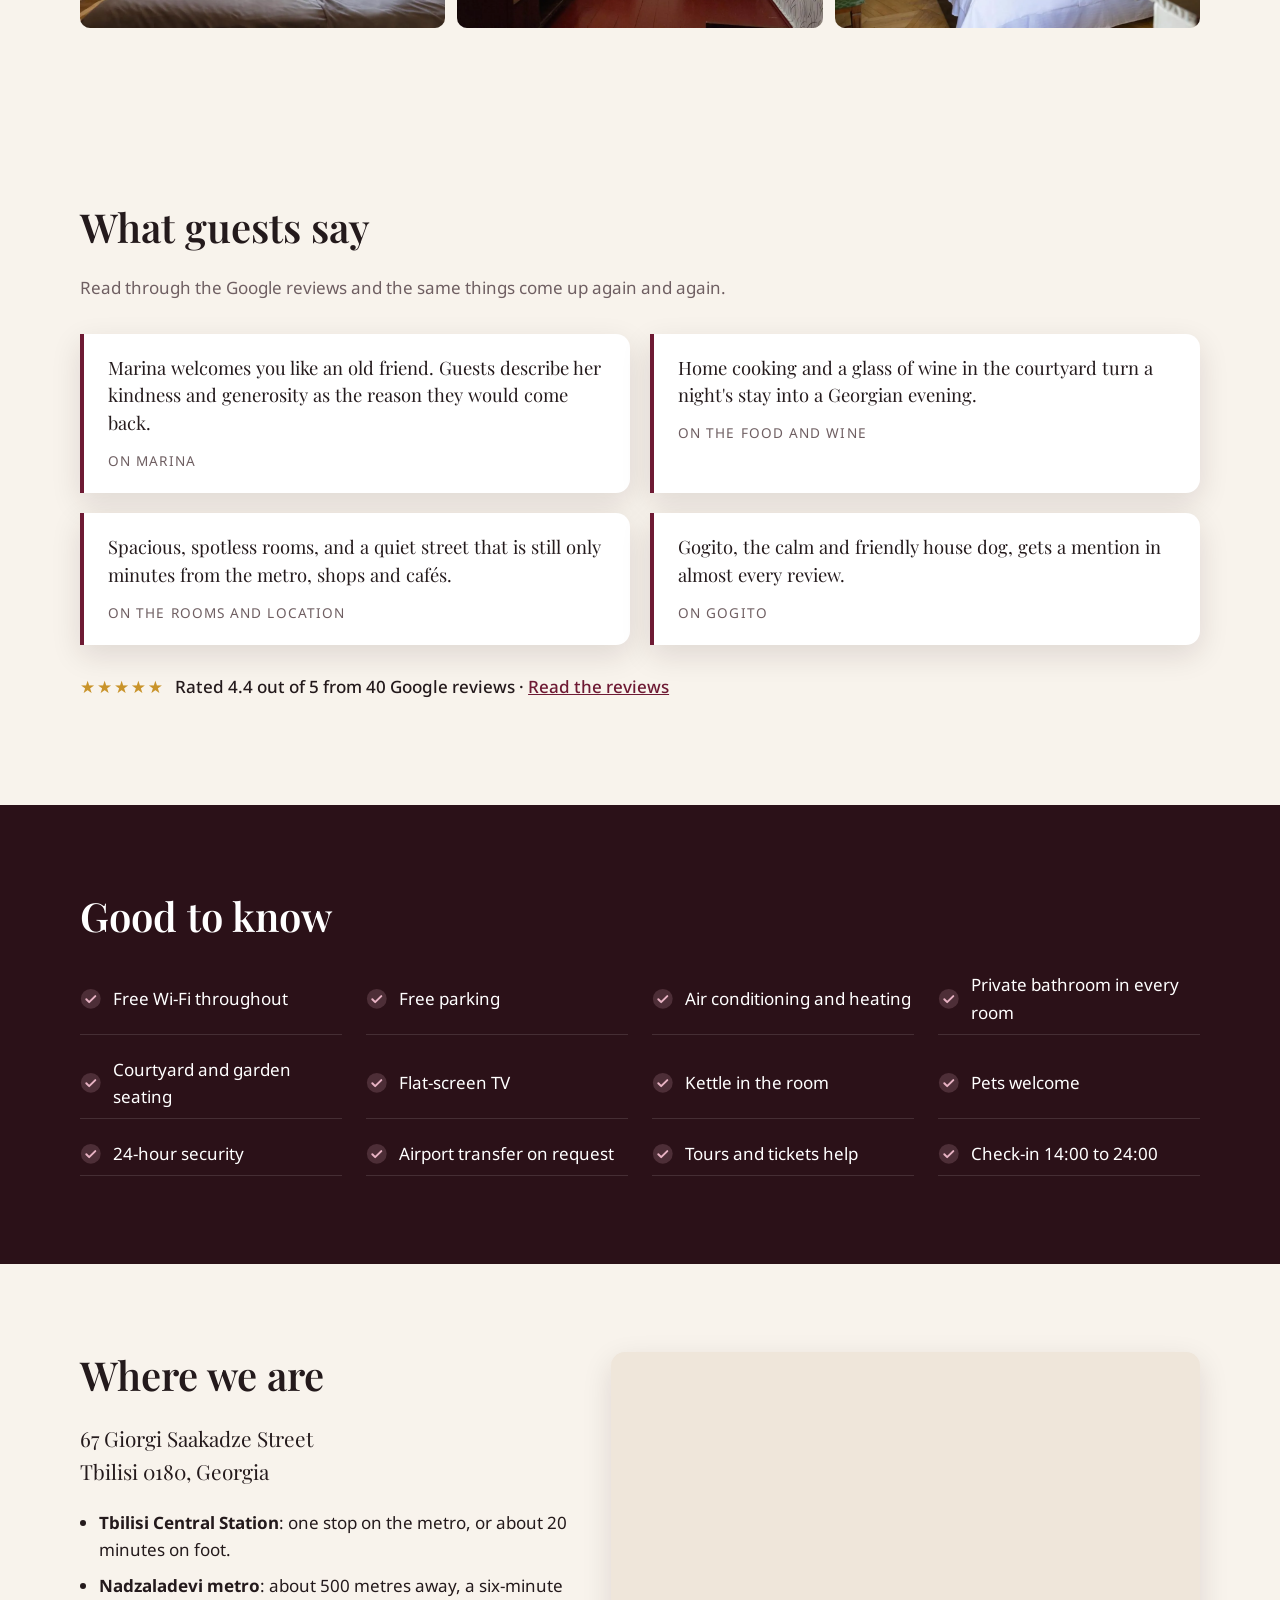
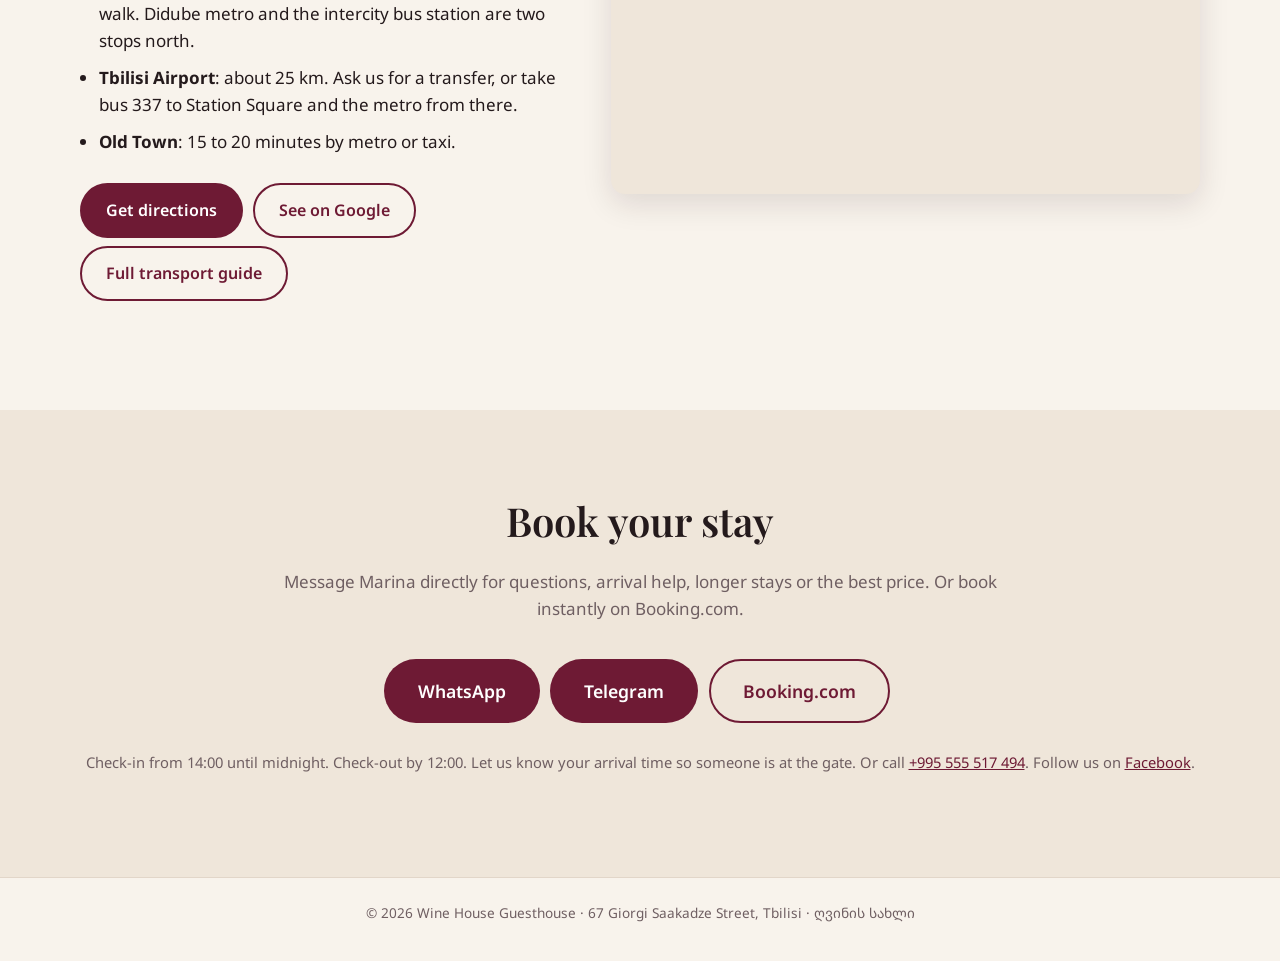
==== commit 18666e2e: "Add Facebook page link to contact section and structured data Co-Authored-By: Claude Fable 5.1 <nore" ====
--- a/index.html
+++ b/index.html
@@ -25,6 +25,7 @@
     "@type": "LodgingBusiness",
     "name": "Wine House",
     "url": "https://www.wine-house.ge/",
+    "sameAs": ["https://www.facebook.com/TbilisiWineHouse", "https://www.booking.com/hotel/ge/royal-arch.html"],
     "image": "https://www.wine-house.ge/img/og.jpg",
     "address": {
       "@type": "PostalAddress",
@@ -302,7 +303,7 @@
         <a class="btn btn-primary btn-lg" href="https://t.me/+995555517494" target="_blank" rel="noopener">Telegram</a>
         <a class="btn btn-ghost btn-lg" href="https://www.booking.com/hotel/ge/royal-arch.html" target="_blank" rel="noopener">Booking.com</a>
       </div>
-      <p class="small">Check-in from 14:00 until midnight. Check-out by 12:00. Let us know your arrival time so someone is at the gate. Or call <a href="tel:+995555517494">+995 555 517 494</a>.</p>
+      <p class="small">Check-in from 14:00 until midnight. Check-out by 12:00. Let us know your arrival time so someone is at the gate. Or call <a href="tel:+995555517494">+995 555 517 494</a>. Follow us on <a href="https://www.facebook.com/TbilisiWineHouse" target="_blank" rel="noopener">Facebook</a>.</p>
     </div>
   </section>
 
